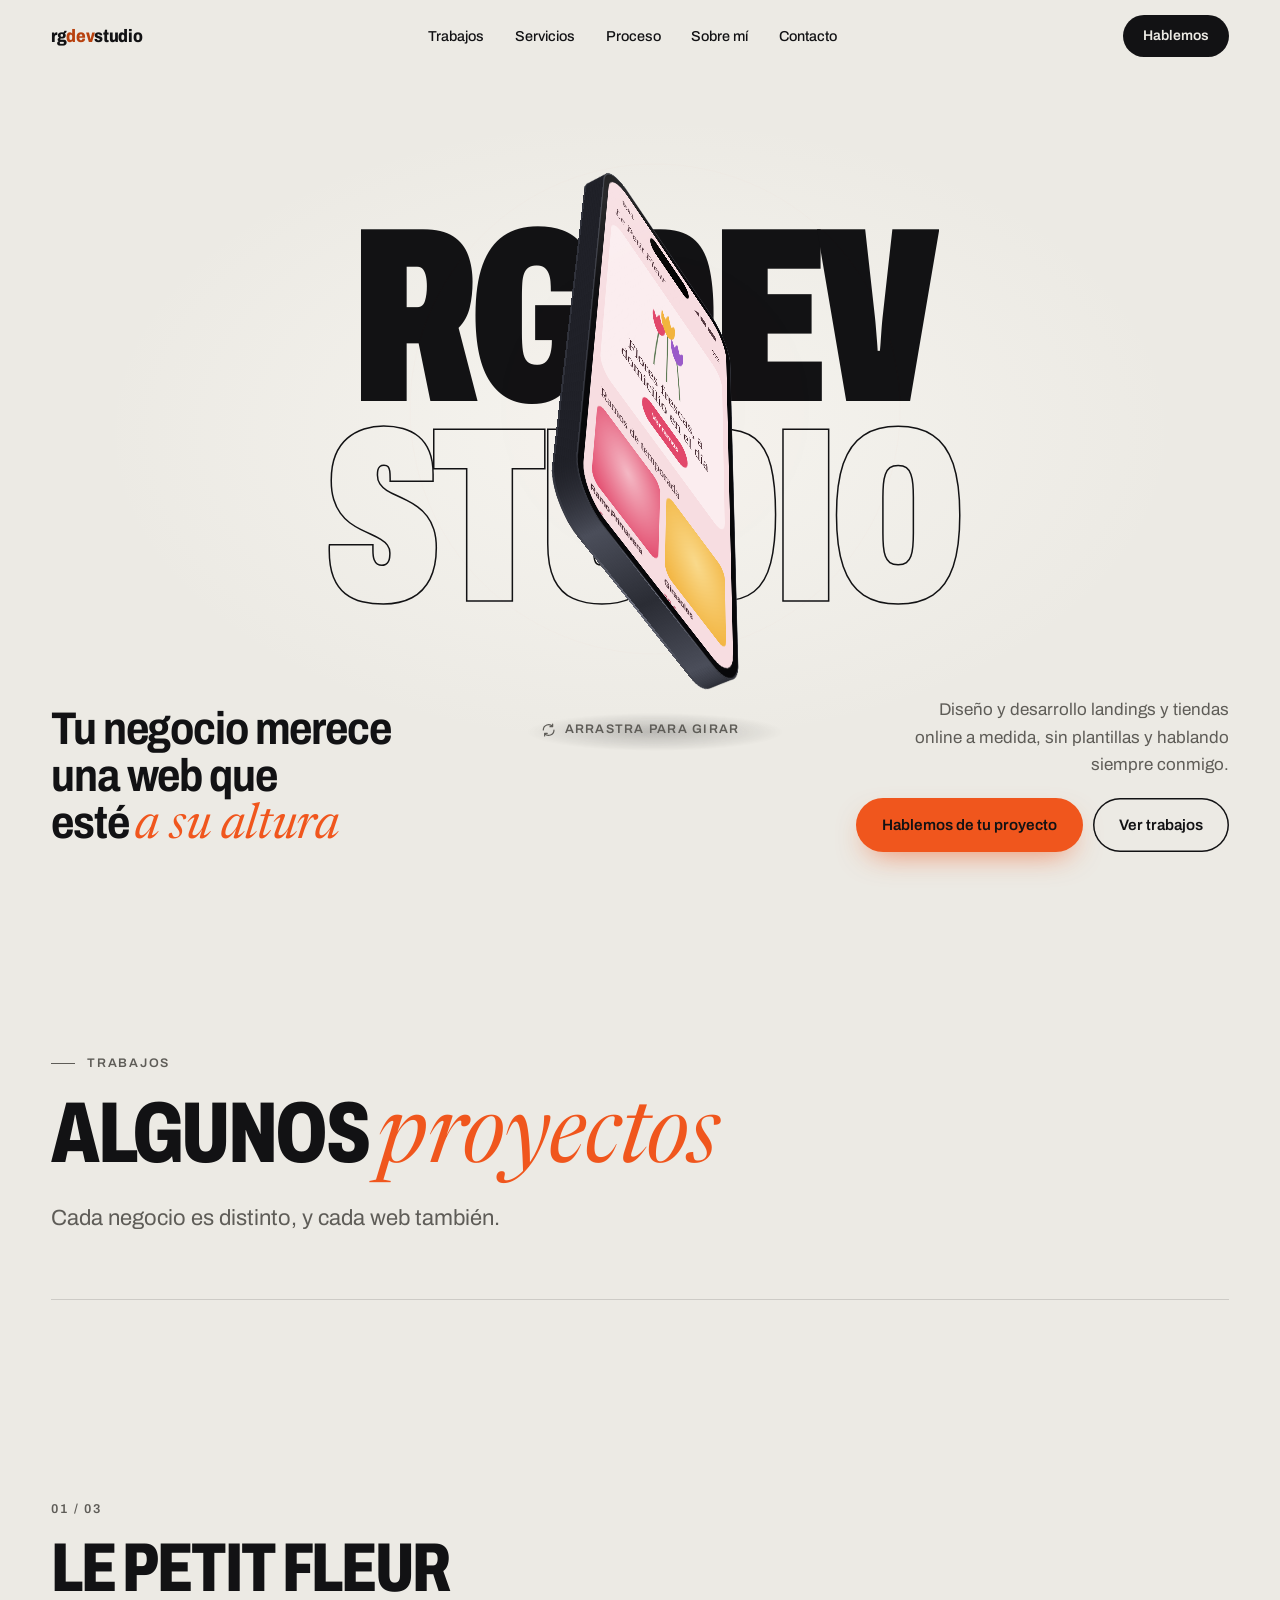
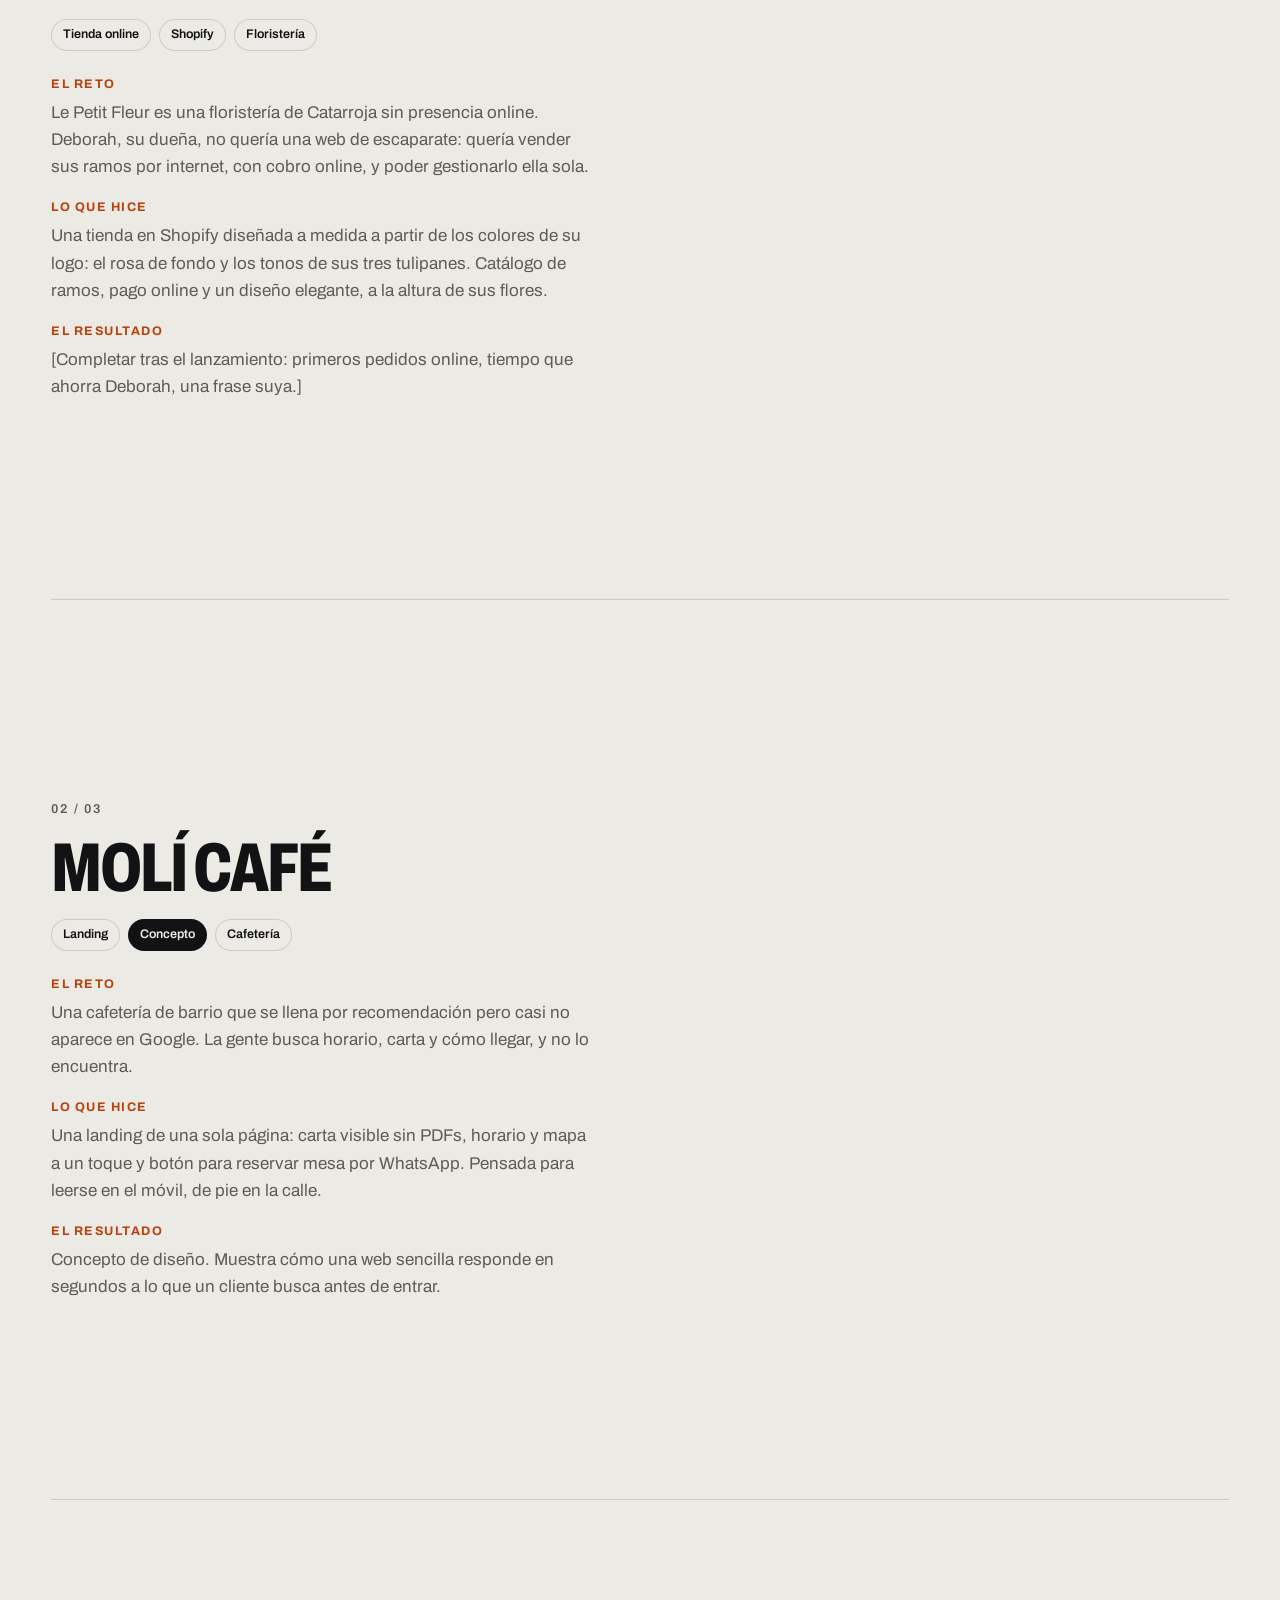
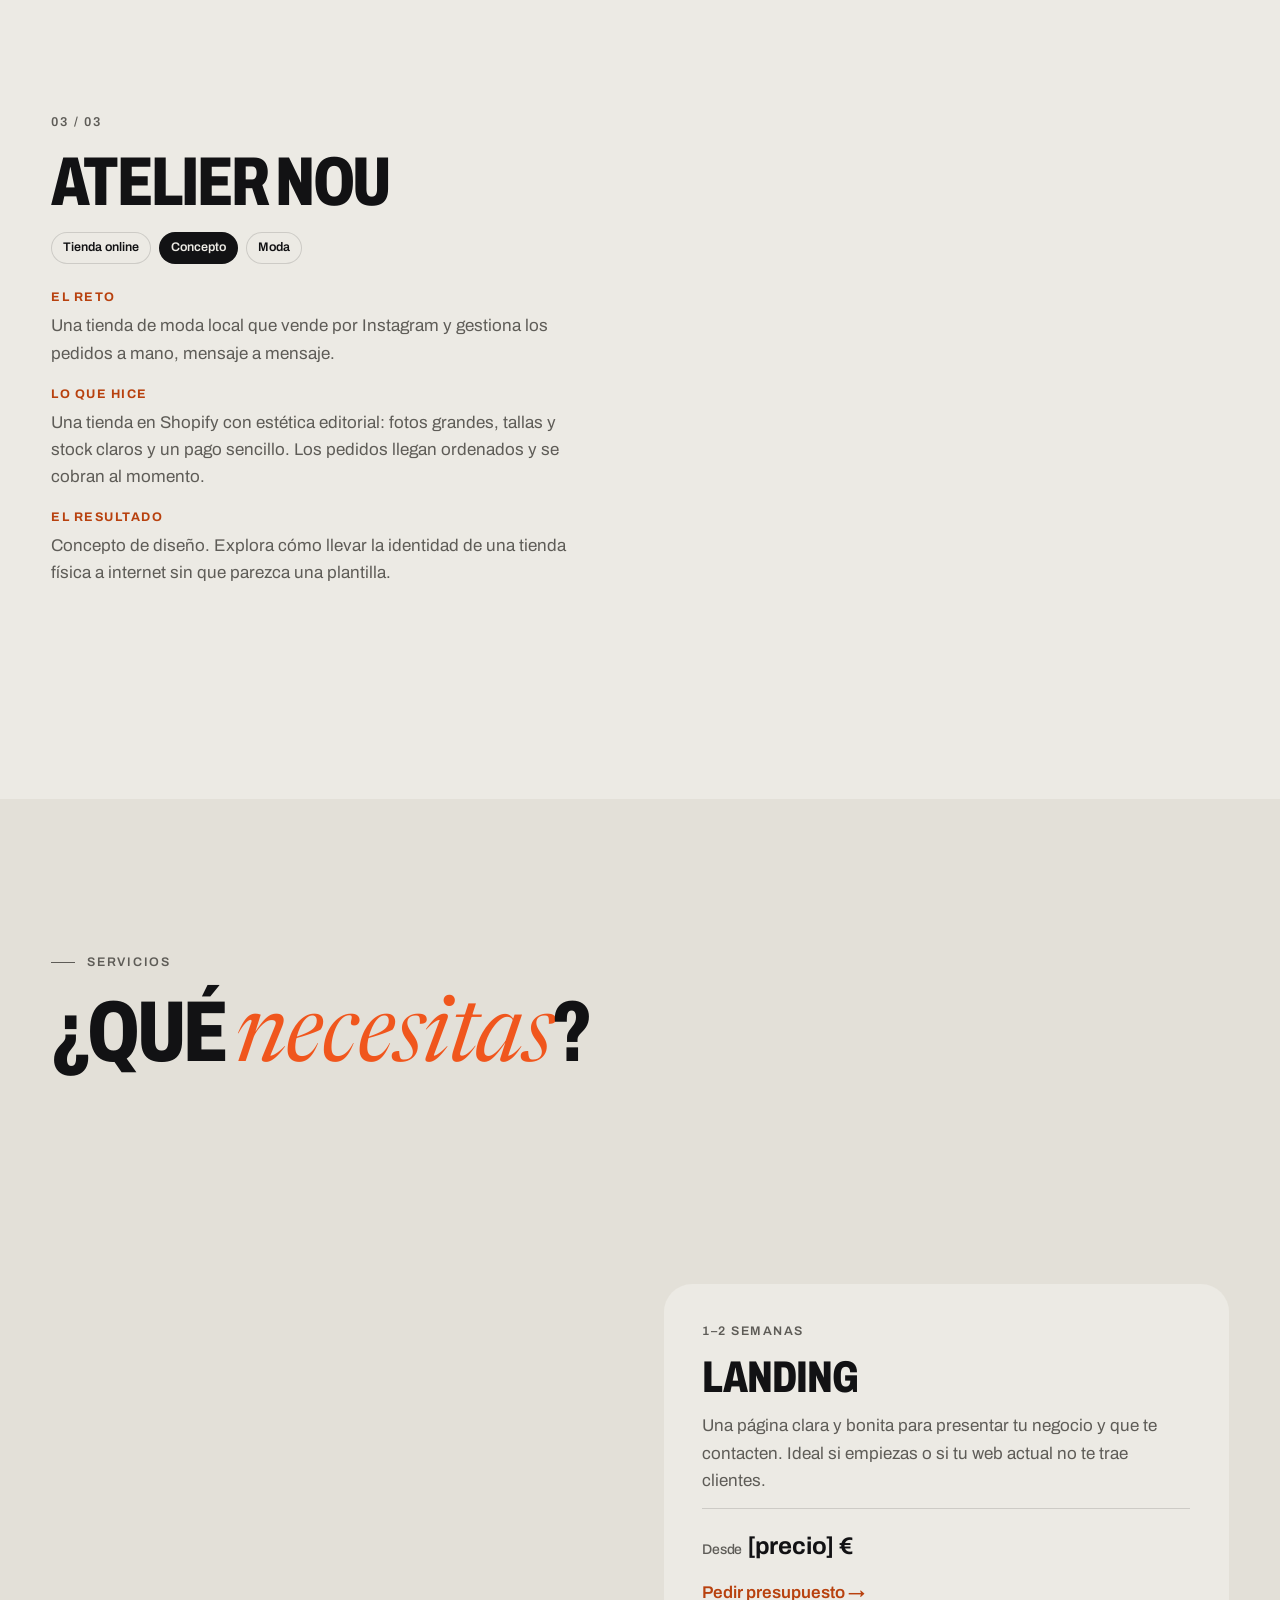
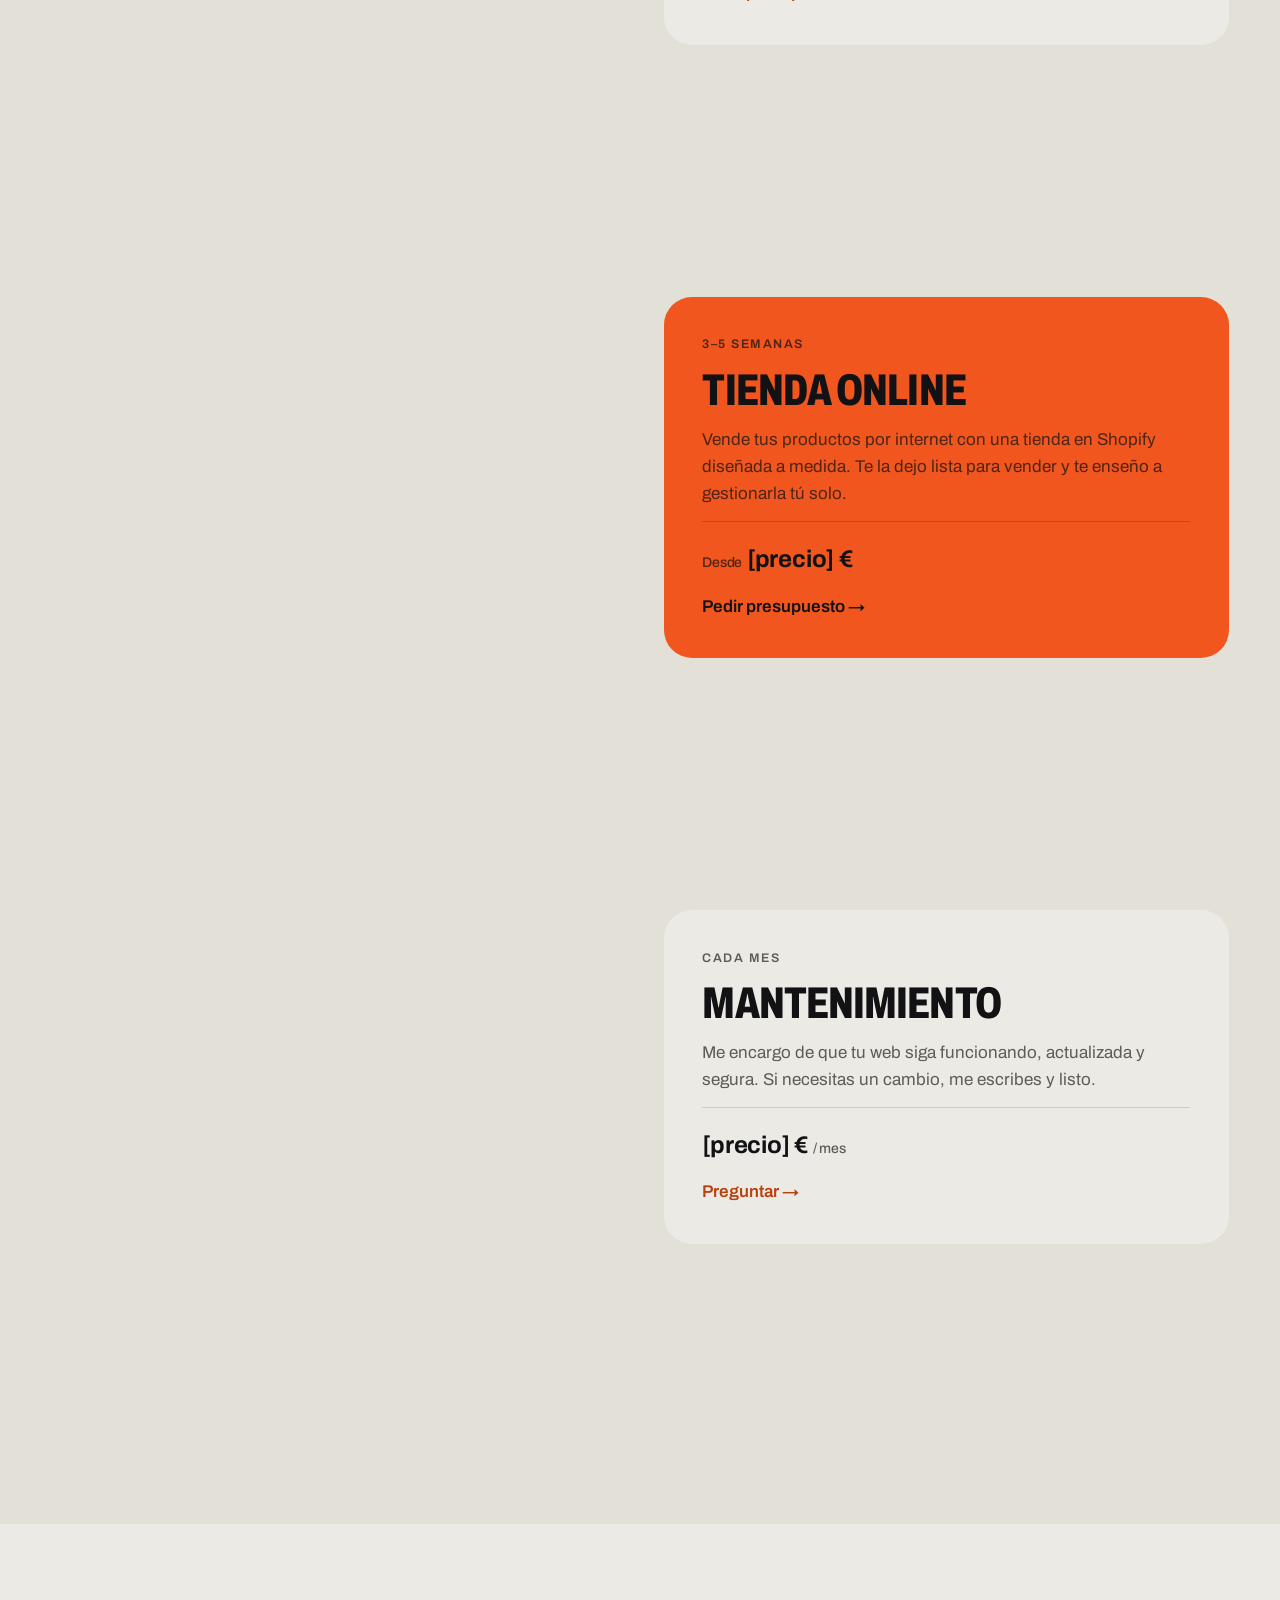
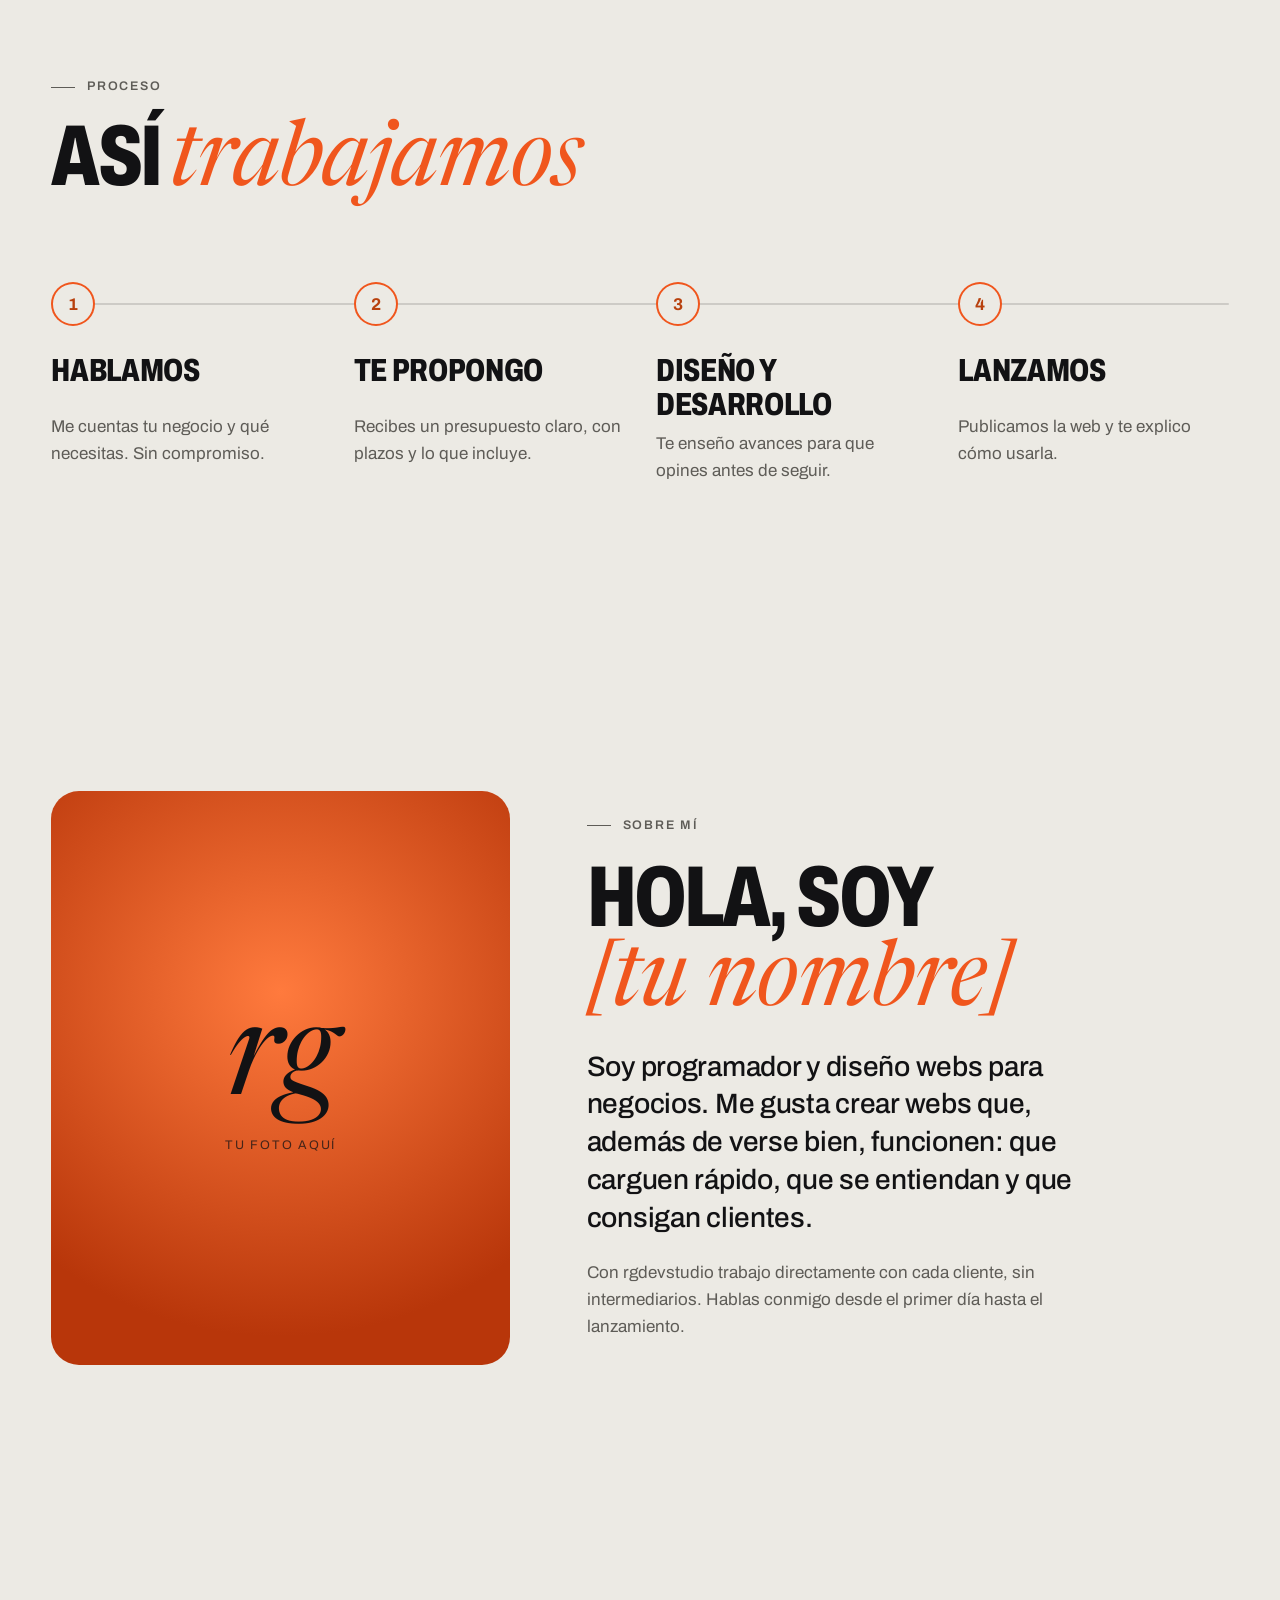
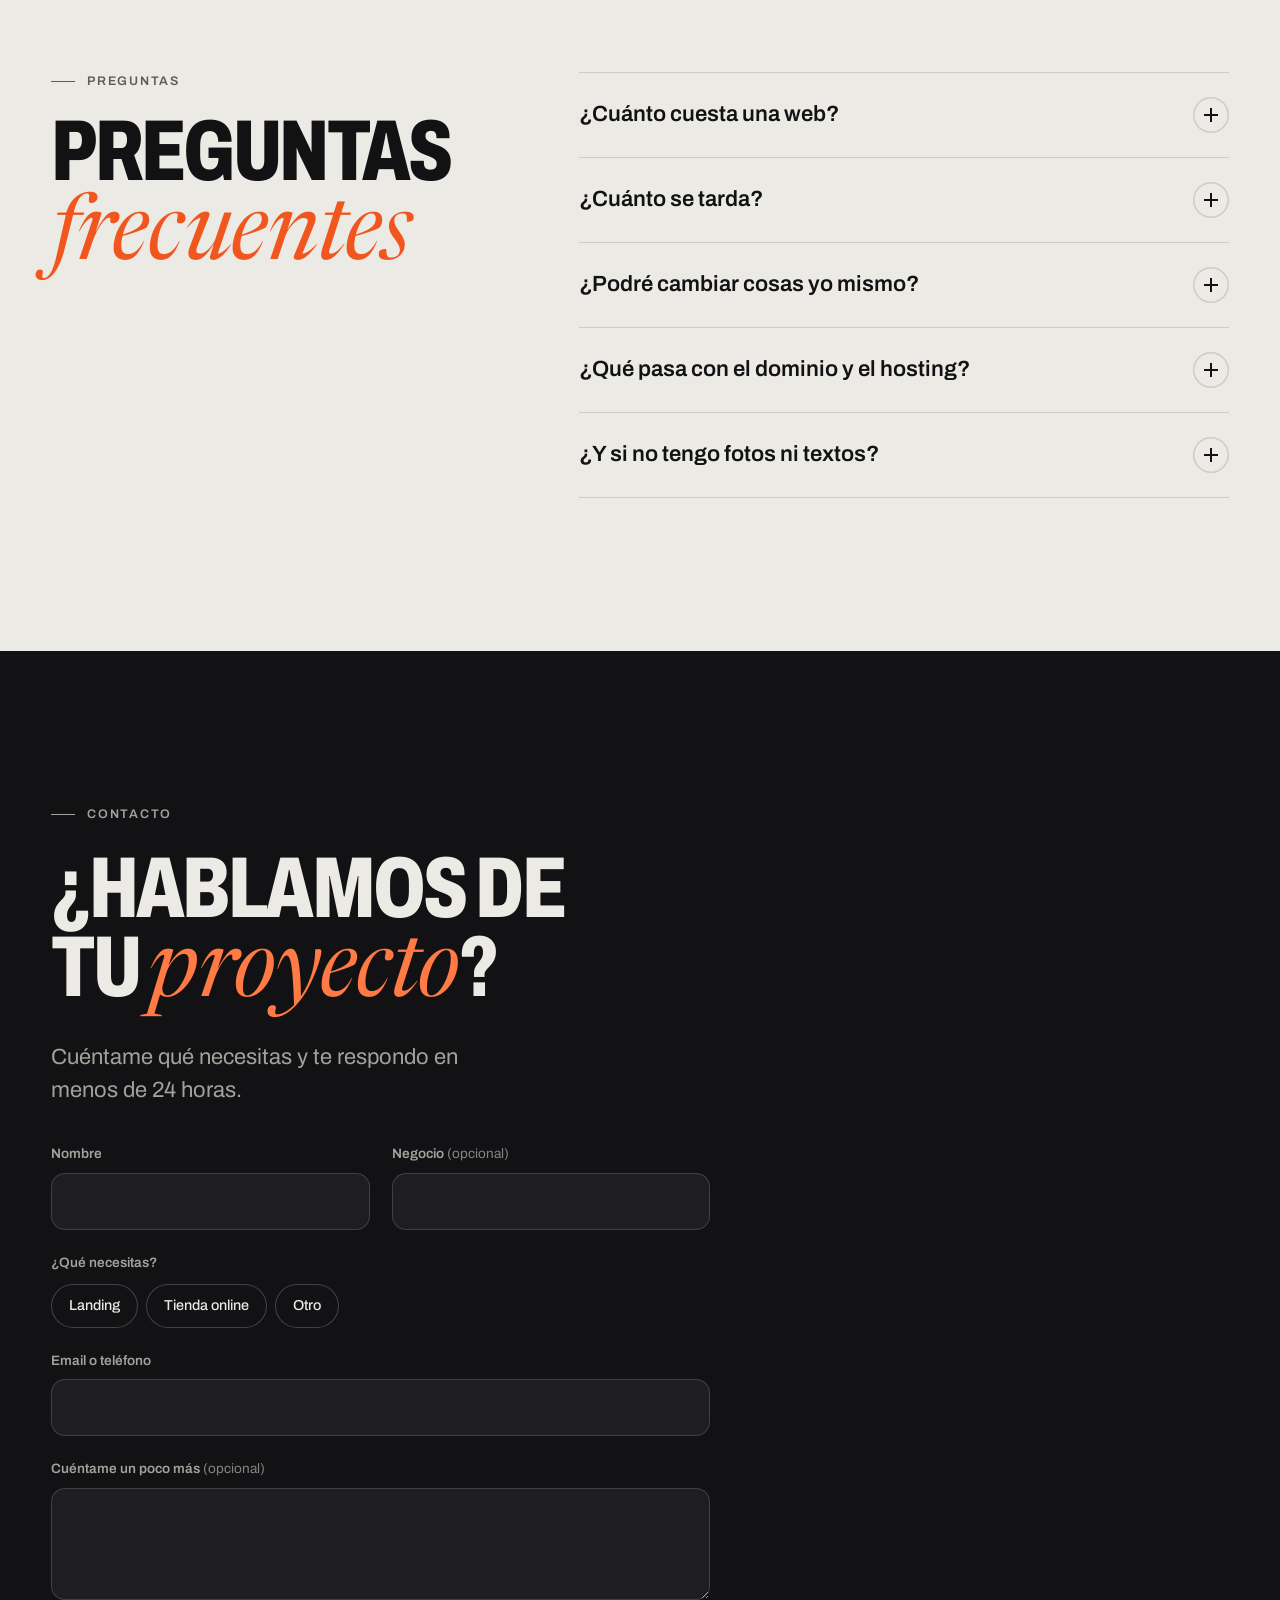
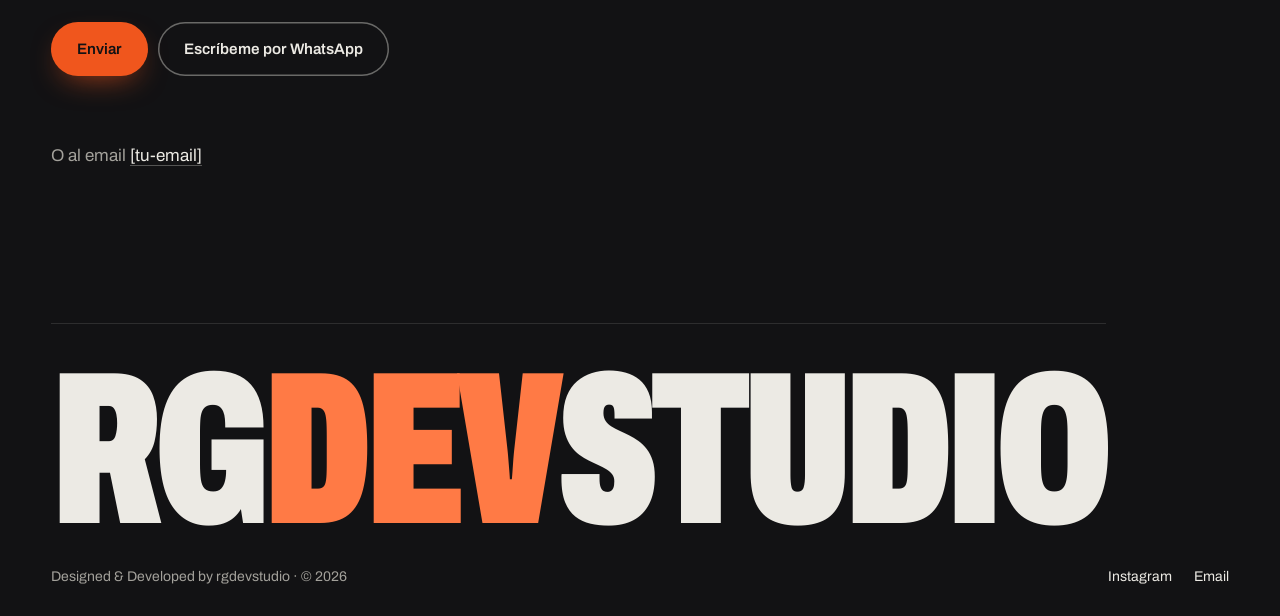
==== index.html @ 18f19a58 "Web rgdevstudio: versión naranja con móvil 3D Co-Authored-By: Claude Opus 5.5 <noreply@anthropic.com" ====
<!doctype html>
<html lang="es">
<head>
  <meta charset="utf-8">
  <meta name="viewport" content="width=device-width, initial-scale=1, viewport-fit=cover">
  <title>rgdevstudio · Diseño web a medida para negocios</title>
  <meta name="description" content="Diseño y desarrollo landings y tiendas online en Shopify a medida para pequeños negocios y comercios locales. Sin plantillas, webs rápidas y trato directo conmigo.">
  <meta name="theme-color" content="#ECEAE4">
  <!-- CAMBIAR: dominio definitivo -->
  <link rel="canonical" href="https://rgdevstudio.netlify.app/">

  <meta property="og:type" content="website">
  <meta property="og:locale" content="es_ES">
  <meta property="og:site_name" content="rgdevstudio">
  <meta property="og:title" content="rgdevstudio · Tu negocio merece una web que esté a su altura">
  <meta property="og:description" content="Landings y tiendas online en Shopify a medida, sin plantillas y hablando siempre conmigo.">
  <meta property="og:url" content="https://rgdevstudio.netlify.app/">
  <meta property="og:image" content="https://rgdevstudio.netlify.app/img/og-image.png">
  <meta property="og:image:width" content="1200">
  <meta property="og:image:height" content="630">
  <meta name="twitter:card" content="summary_large_image">

  <link rel="icon" href="/favicon.svg" type="image/svg+xml">

  <!-- Archivo (eje de anchura: condensada para titulares, normal para texto) + Newsreader cursiva para acentos -->
  <link rel="preconnect" href="https://fonts.googleapis.com">
  <link rel="preconnect" href="https://fonts.gstatic.com" crossorigin>
  <link rel="stylesheet" href="https://fonts.googleapis.com/css2?family=Archivo:wdth,wght@62..125,300..900&family=Newsreader:ital,opsz,wght@1,6..72,400&display=swap">

  <link rel="stylesheet" href="/css/styles.css">
  <script>document.documentElement.classList.add('js');</script>

  <script type="application/ld+json">
  {
    "@context": "https://schema.org",
    "@type": "ProfessionalService",
    "name": "rgdevstudio",
    "description": "Diseño y desarrollo de landings y tiendas online en Shopify a medida para pequeños negocios y comercios locales.",
    "url": "https://rgdevstudio.netlify.app/",
    "image": "https://rgdevstudio.netlify.app/img/og-image.png",
    "email": "[tu-email]",
    "telephone": "[+34 600 000 000]",
    "areaServed": { "@type": "Country", "name": "España" },
    "founder": { "@type": "Person", "name": "[tu nombre]", "jobTitle": "Diseñador y desarrollador web" },
    "knowsLanguage": "es",
    "sameAs": ["https://instagram.com/[tu-usuario]"]
  }
  </script>

  <!-- Sin librerías: todo el 3D es CSS y el movimiento, JS propio -->
  <script src="/js/main.js" defer></script>
</head>
<body>
  <a class="skip-link" href="#contenido">Saltar al contenido</a>

  <!-- ============ ESCENA 3D: el móvil que viaja por la página ============ -->
  <div class="stage" aria-hidden="true">
    <div class="phone-glow"></div>
    <div class="phone-shadow"></div>
    <div class="phone">
      <div class="phone-body">
        <i style="--i:0"></i><i style="--i:1"></i><i style="--i:2"></i><i style="--i:3"></i><i style="--i:4"></i><i style="--i:5"></i><i style="--i:6"></i><i style="--i:7"></i><i style="--i:8"></i><i style="--i:9"></i><i style="--i:10"></i><i style="--i:11"></i>
      </div>
      <div class="phone-back">
        <span class="camera"><i></i><i></i><i></i><b></b></span>
        <span class="back-mono">rg</span>
        <span class="back-text">rgdevstudio</span>
      </div>
      <div class="phone-front">
        <div class="phone-screen">
          <!-- Las pantallas de los proyectos se clonan aquí desde JS -->
          <div class="screen screen--svc screen--landing" data-screen-id="svc-landing">
            <div class="screen-scroll">
              <div class="sb"><span>9:41</span><span class="sb-icons"><i></i><i></i><i></i></span></div>
              <div class="sv-nav"><b>Tu negocio</b><span class="burger"><i></i><i></i></span></div>
              <div class="sv-hero"><p class="sv-eyebrow">Abierto hoy · 9:00 – 20:00</p><p class="sv-h">Lo que haces, explicado en una frase.</p><span class="sv-btn">Pide cita</span></div>
              <div class="sv-cards"><span><b>Servicio 1</b><i></i><i></i></span><span><b>Servicio 2</b><i></i><i></i></span></div>
              <div class="sv-quote">“Me contactan cada semana desde la web.”</div>
              <div class="sv-cta"><b>¿Hablamos?</b><span>WhatsApp</span><span>Llamar</span></div>
            </div>
          </div>
          <div class="screen screen--svc screen--shop" data-screen-id="svc-tienda">
            <div class="screen-scroll">
              <div class="sb"><span>9:41</span><span class="sb-icons"><i></i><i></i><i></i></span></div>
              <div class="sh-head"><span class="sh-back">‹</span><b>Tu cesta</b><span class="sh-count">2</span></div>
              <div class="sh-item"><i style="--c1:#F4B8C4;--c2:#E2486B"></i><span><b>Ramo Primavera</b><small>Entrega hoy</small></span><em>35 €</em></div>
              <div class="sh-item"><i style="--c1:#F9D98B;--c2:#F2B33D"></i><span><b>Girasoles</b><small>Entrega hoy</small></span><em>29 €</em></div>
              <div class="sh-sum"><span>Envío</span><b>Gratis</b></div>
              <div class="sh-sum sh-sum--total"><span>Total</span><b>64,00 €</b></div>
              <div class="sh-pay"><span class="sh-pay-btn">Pagar ahora</span><p>Pago seguro con tarjeta o Bizum</p></div>
              <div class="sh-toast"><i></i>Pedido recibido</div>
            </div>
          </div>
          <div class="screen screen--svc screen--care" data-screen-id="svc-mant">
            <div class="screen-scroll">
              <div class="sb sb--light"><span>9:41</span><span class="sb-icons"><i></i><i></i><i></i></span></div>
              <div class="ca-head"><small>Estado de tu web</small><b>Todo en orden</b></div>
              <div class="ca-ring"><svg viewBox="0 0 120 120" aria-hidden="true"><circle cx="60" cy="60" r="50"/><circle class="ca-arc" cx="60" cy="60" r="50"/></svg><span><b>99,9 %</b><small>en línea</small></span></div>
              <div class="ca-stats"><span><small>Carga</small><b>0,8 s</b></span><span><small>Seguridad</small><b>SSL ✓</b></span></div>
              <ul class="ca-log">
                <li><i></i><span><b>Cambio de horario</b><small>Hecho en 2 h</small></span></li>
                <li><i></i><span><b>Copia de seguridad</b><small>Hoy, 03:00</small></span></li>
                <li><i></i><span><b>Actualizaciones</b><small>Al día</small></span></li>
              </ul>
            </div>
          </div>
          <div class="screen screen--chat" data-screen-id="chat">
            <div class="screen-scroll">
              <div class="sb sb--dark"><span>9:41</span><span class="sb-icons"><i></i><i></i><i></i></span></div>
              <div class="chat-head">
                <span class="chat-avatar">rg</span>
                <span class="chat-who"><b>rgdevstudio</b><small>en línea</small></span>
              </div>
              <div class="chat-body">
                <p class="chat-day">Hoy</p>
                <p class="bubble bubble--me" style="--d:0">Hola, tengo una floristería y quiero vender online.</p>
                <p class="bubble bubble--me" style="--d:1">¿Cuánto costaría una tienda?</p>
                <p class="typing" style="--d:2"><i></i><i></i><i></i></p>
                <p class="bubble bubble--them" style="--d:3">¡Hola! Te preparo un presupuesto cerrado. ¿Me cuentas qué vendes y cómo lo entregas?</p>
                <p class="bubble bubble--me" style="--d:4">¡Genial! Te cuento.</p>
              </div>
              <div class="chat-input"><span>Escribe un mensaje</span><i></i></div>
            </div>
          </div>
        </div>
        <span class="island"></span>
        <span class="gloss"></span>
      </div>
    </div>
  </div>

  <header class="site-header">
    <div class="header-inner">
      <a class="logo" href="#inicio" aria-label="rgdevstudio, ir al inicio">rg<span>dev</span>studio</a>
      <nav class="nav" aria-label="Principal">
        <ul>
          <li><a href="#trabajos">Trabajos</a></li>
          <li><a href="#servicios">Servicios</a></li>
          <li><a href="#proceso">Proceso</a></li>
          <li><a href="#sobre-mi">Sobre mí</a></li>
          <li><a href="#contacto">Contacto</a></li>
        </ul>
      </nav>
      <a class="btn btn--ink btn--sm" href="#contacto">Hablemos</a>
    </div>
  </header>

  <main id="contenido">

    <!-- ============ HERO ============ -->
    <section class="hero" id="inicio" aria-labelledby="hero-title">
      <p class="giant" aria-hidden="true"><span class="giant-row">rgdev</span><span class="giant-row giant-row--b">studio</span></p>
      <div class="hero-slot" aria-hidden="true"></div>
      <p class="drag-hint" aria-hidden="true"><svg viewBox="0 0 24 24"><path d="M4 12a8 8 0 0 1 14-5.3M20 12a8 8 0 0 1-14 5.3M18 3v4h-4M6 21v-4h4"/></svg>Arrastra para girar</p>

      <div class="hero-foot container">
        <h1 class="hero-title" id="hero-title" data-reveal>Tu negocio merece una web que esté <em>a su altura</em></h1>
        <div class="hero-side" data-reveal>
          <p class="hero-sub">Diseño y desarrollo landings y tiendas online a medida, sin plantillas y hablando siempre conmigo.</p>
          <div class="hero-ctas">
            <a class="btn btn--accent" href="#contacto">Hablemos de tu proyecto</a>
            <a class="btn btn--line" href="#trabajos">Ver trabajos</a>
          </div>
        </div>
      </div>
    </section>

    <!-- ============ TRABAJOS ============ -->
    <section class="works" id="trabajos" aria-labelledby="works-title">
      <div class="container">
        <header class="works-head">
          <p class="kicker">Trabajos</p>
          <h2 class="title" id="works-title" data-reveal>Algunos <em>proyectos</em></h2>
          <p class="lead" data-reveal>Cada negocio es distinto, y cada web también.</p>
        </header>

        <article class="project" data-project="flor">
          <div class="project-text">
            <p class="project-num">01 / 03</p>
            <h3 class="project-name" data-reveal>Le Petit Fleur</h3>
            <p class="project-tags" data-reveal><span>Tienda online</span><span>Shopify</span><span>Floristería</span></p>
            <dl class="project-case" data-reveal>
              <div><dt>El reto</dt><dd>Le Petit Fleur es una floristería de Catarroja sin presencia online. Deborah, su dueña, no quería una web de escaparate: quería vender sus ramos por internet, con cobro online, y poder gestionarlo ella sola.</dd></div>
              <div><dt>Lo que hice</dt><dd>Una tienda en Shopify diseñada a medida a partir de los colores de su logo: el rosa de fondo y los tonos de sus tres tulipanes. Catálogo de ramos, pago online y un diseño elegante, a la altura de sus flores.</dd></div>
              <div><dt>El resultado</dt><dd>[Completar tras el lanzamiento: primeros pedidos online, tiempo que ahorra Deborah, una frase suya.]</dd></div>
            </dl>
          </div>
          <div class="project-visual">
            <div class="mini-phone" role="img" aria-label="Vista en el móvil de la tienda online de Le Petit Fleur">
              <div class="screen screen--flor" data-screen-id="flor">
                <div class="screen-scroll">
                  <div class="sb"><span>9:41</span><span class="sb-icons"><i></i><i></i><i></i></span></div>
                  <div class="fl-nav"><b>Le Petit Fleur</b><span class="burger"><i></i><i></i></span></div>
                  <div class="fl-hero">
                    <svg class="fl-tulips" viewBox="0 0 200 200" aria-hidden="true">
                      <g fill="none" stroke-linecap="round">
                        <path d="M64 200 C66 160 70 132 74 104" stroke="#5E7A55" stroke-width="3"/>
                        <path d="M100 200 C100 150 100 116 100 80" stroke="#5E7A55" stroke-width="3"/>
                        <path d="M138 200 C136 164 132 140 128 116" stroke="#5E7A55" stroke-width="3"/>
                      </g>
                      <path d="M74 106 C56 100 52 72 58 60 L66 72 L74 54 L82 72 L90 60 C96 72 92 100 74 106Z" fill="#E2486B"/>
                      <path d="M100 82 C80 76 76 44 82 30 L91 44 L100 22 L109 44 L118 30 C124 44 120 76 100 82Z" fill="#F2B33D"/>
                      <path d="M128 118 C110 112 106 84 112 72 L120 84 L128 66 L136 84 L144 72 C150 84 146 112 128 118Z" fill="#9A5BC9"/>
                    </svg>
                    <p class="fl-h">Flores frescas, a domicilio en el día</p>
                    <span class="fl-btn">Ver ramos</span>
                  </div>
                  <p class="fl-sec">Ramos de temporada</p>
                  <div class="fl-grid">
                    <span class="fl-prod"><i style="--c1:#F4B8C4;--c2:#E2486B"></i><b>Ramo Primavera</b><em>35 €</em></span>
                    <span class="fl-prod"><i style="--c1:#F9D98B;--c2:#F2B33D"></i><b>Girasoles</b><em>29 €</em></span>
                    <span class="fl-prod"><i style="--c1:#D8BCEB;--c2:#9A5BC9"></i><b>Lavanda</b><em>32 €</em></span>
                    <span class="fl-prod"><i style="--c1:#CFE3C6;--c2:#6E9A63"></i><b>Verdes</b><em>24 €</em></span>
                    <span class="fl-prod"><i style="--c1:#FBD3C3;--c2:#E8866A"></i><b>Peonías</b><em>42 €</em></span>
                    <span class="fl-prod"><i style="--c1:#F6E7EA;--c2:#D9A3AE"></i><b>Novia</b><em>60 €</em></span>
                  </div>
                  <div class="fl-foot"><b>Le Petit Fleur</b><span>Catarroja · Valencia</span></div>
                </div>
              </div>
            </div>
          </div>
        </article>

        <article class="project" data-project="cafe">
          <div class="project-text">
            <p class="project-num">02 / 03</p>
            <h3 class="project-name" data-reveal>Molí Café</h3>
            <p class="project-tags" data-reveal><span>Landing</span><span class="tag-concept">Concepto</span><span>Cafetería</span></p>
            <dl class="project-case" data-reveal>
              <div><dt>El reto</dt><dd>Una cafetería de barrio que se llena por recomendación pero casi no aparece en Google. La gente busca horario, carta y cómo llegar, y no lo encuentra.</dd></div>
              <div><dt>Lo que hice</dt><dd>Una landing de una sola página: carta visible sin PDFs, horario y mapa a un toque y botón para reservar mesa por WhatsApp. Pensada para leerse en el móvil, de pie en la calle.</dd></div>
              <div><dt>El resultado</dt><dd>Concepto de diseño. Muestra cómo una web sencilla responde en segundos a lo que un cliente busca antes de entrar.</dd></div>
            </dl>
          </div>
          <div class="project-visual">
            <div class="mini-phone" role="img" aria-label="Vista en el móvil del concepto de landing para Molí Café">
              <div class="screen screen--cafe" data-screen-id="cafe">
                <div class="screen-scroll">
                  <div class="sb sb--dark"><span>9:41</span><span class="sb-icons"><i></i><i></i><i></i></span></div>
                  <div class="mc-top"><b>Molí</b><span>Café de barrio · desde las 7:30</span></div>
                  <svg class="mc-cup" viewBox="0 0 200 160" aria-hidden="true">
                    <g fill="none" stroke="#E7D6BC" stroke-width="3" stroke-linecap="round">
                      <ellipse cx="94" cy="80" rx="56" ry="13"/>
                      <path d="M38 80 C40 118 62 140 94 140 C126 140 148 118 150 80"/>
                      <path d="M149 92 C176 90 178 120 148 120"/>
                      <path d="M80 60 C72 48 90 40 82 26" opacity=".6"/>
                      <path d="M98 62 C90 48 108 38 100 20" opacity=".6"/>
                    </g>
                    <ellipse cx="94" cy="80" rx="46" ry="9" fill="#6B3B22"/>
                  </svg>
                  <span class="mc-btn">Reservar mesa</span>
                  <p class="mc-sec">La carta</p>
                  <ul class="mc-menu">
                    <li><b>Espresso</b><s></s><em>1,40</em></li>
                    <li><b>Cortado</b><s></s><em>1,60</em></li>
                    <li><b>Flat white</b><s></s><em>2,60</em></li>
                    <li><b>Tostada del día</b><s></s><em>3,90</em></li>
                    <li><b>Bizcocho casero</b><s></s><em>2,80</em></li>
                  </ul>
                  <p class="mc-sec">Horario</p>
                  <ul class="mc-hours"><li><b>Lun – Vie</b><span>7:30 – 20:00</span></li><li><b>Sáb</b><span>9:00 – 14:00</span></li></ul>
                  <div class="mc-map"><i></i></div>
                </div>
              </div>
            </div>
          </div>
        </article>

        <article class="project" data-project="moda">
          <div class="project-text">
            <p class="project-num">03 / 03</p>
            <h3 class="project-name" data-reveal>Atelier Nou</h3>
            <p class="project-tags" data-reveal><span>Tienda online</span><span class="tag-concept">Concepto</span><span>Moda</span></p>
            <dl class="project-case" data-reveal>
              <div><dt>El reto</dt><dd>Una tienda de moda local que vende por Instagram y gestiona los pedidos a mano, mensaje a mensaje.</dd></div>
              <div><dt>Lo que hice</dt><dd>Una tienda en Shopify con estética editorial: fotos grandes, tallas y stock claros y un pago sencillo. Los pedidos llegan ordenados y se cobran al momento.</dd></div>
              <div><dt>El resultado</dt><dd>Concepto de diseño. Explora cómo llevar la identidad de una tienda física a internet sin que parezca una plantilla.</dd></div>
            </dl>
          </div>
          <div class="project-visual">
            <div class="mini-phone" role="img" aria-label="Vista en el móvil del concepto de tienda online para Atelier Nou">
              <div class="screen screen--moda" data-screen-id="moda">
                <div class="screen-scroll">
                  <div class="sb"><span>9:41</span><span class="sb-icons"><i></i><i></i><i></i></span></div>
                  <div class="mn-nav"><b>ATELIER NOU</b><span>Cesta 1</span></div>
                  <div class="mn-hero"><i></i><p>Nueva colección</p></div>
                  <p class="mn-sec">Lo más nuevo</p>
                  <div class="mn-grid">
                    <span class="mn-item"><i style="--c1:#B49673;--c2:#8F7352"></i><b>Abrigo lana</b><em>129 €</em></span>
                    <span class="mn-item"><i style="--c1:#9BA284;--c2:#5F6A4A"></i><b>Camisa lino</b><em>59 €</em></span>
                    <span class="mn-item"><i style="--c1:#3B3B3B;--c2:#121212"></i><b>Pantalón recto</b><em>79 €</em></span>
                    <span class="mn-item"><i style="--c1:#D6C8B6;--c2:#B3A28C"></i><b>Punto crudo</b><em>69 €</em></span>
                  </div>
                  <span class="mn-btn">Ver todo</span>
                </div>
              </div>
            </div>
          </div>
        </article>
      </div>
    </section>

    <!-- ============ SERVICIOS ============ -->
    <section class="section services" id="servicios" aria-labelledby="services-title">
      <div class="container">
        <header class="section-head">
          <p class="kicker">Servicios</p>
          <h2 class="title" id="services-title" data-reveal>¿Qué <em>necesitas</em>?</h2>
        </header>
        <div class="services-grid">
          <div class="services-slot" aria-hidden="true"></div>
          <article class="service" data-reveal data-svc="svc-landing">
            <p class="service-time">1–2 semanas</p>
            <h3 class="service-name">Landing</h3>
            <p class="service-desc">Una página clara y bonita para presentar tu negocio y que te contacten. Ideal si empiezas o si tu web actual no te trae clientes.</p>
            <p class="service-price"><small>Desde</small> [precio] €</p>
            <a class="service-link" href="#contacto" data-service="Landing">Pedir presupuesto <span aria-hidden="true">→</span></a>
          </article>
          <article class="service service--feature" data-reveal data-svc="svc-tienda">
            <p class="service-time">3–5 semanas</p>
            <h3 class="service-name">Tienda online</h3>
            <p class="service-desc">Vende tus productos por internet con una tienda en Shopify diseñada a medida. Te la dejo lista para vender y te enseño a gestionarla tú solo.</p>
            <p class="service-price"><small>Desde</small> [precio] €</p>
            <a class="service-link" href="#contacto" data-service="Tienda">Pedir presupuesto <span aria-hidden="true">→</span></a>
          </article>
          <article class="service" data-reveal data-svc="svc-mant">
            <p class="service-time">Cada mes</p>
            <h3 class="service-name">Mantenimiento</h3>
            <p class="service-desc">Me encargo de que tu web siga funcionando, actualizada y segura. Si necesitas un cambio, me escribes y listo.</p>
            <p class="service-price">[precio] € <small>/ mes</small></p>
            <a class="service-link" href="#contacto" data-service="Otro">Preguntar <span aria-hidden="true">→</span></a>
          </article>
        </div>
      </div>
    </section>

    <!-- ============ PROCESO ============ -->
    <section class="section process" id="proceso" aria-labelledby="process-title">
      <div class="container">
        <header class="section-head">
          <p class="kicker">Proceso</p>
          <h2 class="title" id="process-title" data-reveal>Así <em>trabajamos</em></h2>
        </header>
        <div class="process-track">
          <div class="process-line" aria-hidden="true"><i></i></div>
          <ol class="steps">
            <li class="step" data-reveal><span class="step-num">1</span><h3>Hablamos</h3><p>Me cuentas tu negocio y qué necesitas. Sin compromiso.</p></li>
            <li class="step" data-reveal><span class="step-num">2</span><h3>Te propongo</h3><p>Recibes un presupuesto claro, con plazos y lo que incluye.</p></li>
            <li class="step" data-reveal><span class="step-num">3</span><h3>Diseño y desarrollo</h3><p>Te enseño avances para que opines antes de seguir.</p></li>
            <li class="step" data-reveal><span class="step-num">4</span><h3>Lanzamos</h3><p>Publicamos la web y te explico cómo usarla.</p></li>
          </ol>
        </div>
      </div>
    </section>

    <!-- ============ SOBRE MÍ ============ -->
    <section class="section about" id="sobre-mi" aria-labelledby="about-title">
      <div class="container about-grid">
        <figure class="about-photo" data-reveal>
          <!--
            SUSTITUIR por tu foto real (~900x1125, WebP/AVIF, < 120 KB):
            <img src="/img/foto.webp" width="900" height="1125" loading="lazy" decoding="async" alt="[Tu nombre], fundador de rgdevstudio">
          -->
          <div class="photo-placeholder" role="img" aria-label="Espacio para la foto de [tu nombre]"><span>rg</span><small>Tu foto aquí</small></div>
        </figure>
        <div class="about-text">
          <p class="kicker">Sobre mí</p>
          <h2 class="title" id="about-title" data-reveal>Hola, soy <em>[tu nombre]</em></h2>
          <p class="about-lead" data-reveal>Soy programador y diseño webs para negocios. Me gusta crear webs que, además de verse bien, funcionen: que carguen rápido, que se entiendan y que consigan clientes.</p>
          <p class="about-body" data-reveal>Con rgdevstudio trabajo directamente con cada cliente, sin intermediarios. Hablas conmigo desde el primer día hasta el lanzamiento.</p>
        </div>
      </div>
    </section>

    <!-- ============ FAQ ============ -->
    <section class="section faq" id="faq" aria-labelledby="faq-title">
      <div class="container faq-grid">
        <header class="section-head">
          <p class="kicker">Preguntas</p>
          <h2 class="title" id="faq-title" data-reveal>Preguntas <em>frecuentes</em></h2>
        </header>
        <div class="faq-list">
          <details class="faq-item"><summary><span>¿Cuánto cuesta una web?</span><i aria-hidden="true"></i></summary><div class="faq-answer"><p>Depende de lo que necesites. La landing empieza en [precio] € y la tienda online en [precio] €. Te doy un presupuesto cerrado antes de empezar.</p></div></details>
          <details class="faq-item"><summary><span>¿Cuánto se tarda?</span><i aria-hidden="true"></i></summary><div class="faq-answer"><p>Una landing, 1–2 semanas. Una tienda, 3–5 semanas.</p></div></details>
          <details class="faq-item"><summary><span>¿Podré cambiar cosas yo mismo?</span><i aria-hidden="true"></i></summary><div class="faq-answer"><p>Sí. Te dejo la web preparada y te enseño a editar lo básico.</p></div></details>
          <details class="faq-item"><summary><span>¿Qué pasa con el dominio y el hosting?</span><i aria-hidden="true"></i></summary><div class="faq-answer"><p>Te ayudo a contratarlos. Todo queda a tu nombre.</p></div></details>
          <details class="faq-item"><summary><span>¿Y si no tengo fotos ni textos?</span><i aria-hidden="true"></i></summary><div class="faq-answer"><p>Te ayudo con los textos y te oriento con las fotos.</p></div></details>
        </div>
      </div>
    </section>

    <!-- ============ CONTACTO ============ -->
    <section class="contact" id="contacto" aria-labelledby="contact-title">
      <div class="container contact-grid">
        <div class="contact-main">
          <p class="kicker">Contacto</p>
          <h2 class="title" id="contact-title" data-reveal>¿Hablamos de tu <em>proyecto</em>?</h2>
          <p class="lead" data-reveal>Cuéntame qué necesitas y te respondo en menos de 24 horas.</p>

          <form class="form" name="contacto" method="POST" action="/gracias.html" data-netlify="true" netlify-honeypot="bot-field" novalidate data-reveal>
            <input type="hidden" name="form-name" value="contacto">
            <p class="hp" aria-hidden="true"><label>No rellenes esto: <input name="bot-field" tabindex="-1" autocomplete="off"></label></p>
            <div class="form-row">
              <div class="field">
                <label for="f-nombre">Nombre</label>
                <input id="f-nombre" name="nombre" type="text" autocomplete="name" required aria-describedby="e-nombre">
                <p class="field-error" id="e-nombre" role="alert"></p>
              </div>
              <div class="field">
                <label for="f-negocio">Negocio <span class="opt">(opcional)</span></label>
                <input id="f-negocio" name="negocio" type="text" autocomplete="organization">
              </div>
            </div>
            <fieldset class="choices">
              <legend>¿Qué necesitas?</legend>
              <div class="choices-row">
                <label class="choice"><input type="radio" name="necesito" value="Landing" id="c-landing"><span>Landing</span></label>
                <label class="choice"><input type="radio" name="necesito" value="Tienda" id="c-tienda"><span>Tienda online</span></label>
                <label class="choice"><input type="radio" name="necesito" value="Otro" id="c-otro"><span>Otro</span></label>
              </div>
            </fieldset>
            <div class="field">
              <label for="f-contacto">Email o teléfono</label>
              <input id="f-contacto" name="contacto" type="text" inputmode="email" autocomplete="email" required aria-describedby="e-contacto">
              <p class="field-error" id="e-contacto" role="alert"></p>
            </div>
            <div class="field">
              <label for="f-mensaje">Cuéntame un poco más <span class="opt">(opcional)</span></label>
              <textarea id="f-mensaje" name="mensaje" rows="3"></textarea>
            </div>
            <div class="form-actions">
              <button class="btn btn--accent btn--submit" type="submit"><span class="submit-label">Enviar</span></button>
              <!-- CAMBIAR: número en formato internacional sin + ni espacios -->
              <a class="btn btn--line-light" href="https://wa.me/34000000000?text=Hola%2C%20quiero%20hablar%20de%20una%20web%20para%20mi%20negocio" target="_blank" rel="noopener">Escríbeme por WhatsApp</a>
            </div>
            <p class="form-status" role="status" aria-live="polite"></p>
          </form>
          <p class="contact-mail">O al email <a href="mailto:[tu-email]">[tu-email]</a></p>
        </div>
        <div class="contact-slot" aria-hidden="true"></div>
      </div>
    </section>
  </main>

  <footer class="site-footer">
    <div class="container">
      <p class="footer-word" aria-hidden="true">rg<span>dev</span>studio</p>
      <div class="footer-row">
        <p>Designed &amp; Developed by rgdevstudio · © <span data-year>2026</span></p>
        <ul class="footer-links">
          <li><a href="https://instagram.com/[tu-usuario]" target="_blank" rel="noopener">Instagram</a></li>
          <li><a href="mailto:[tu-email]">Email</a></li>
        </ul>
      </div>
    </div>
  </footer>
</body>
</html>
---- css/styles.css ----
/* =========================================================
   rgdevstudio · propuesta 3 "Producto"
   Concepto: la web del cliente es el producto. Un móvil en 3D
   (CSS puro) flota sobre un titular gigante y viaja por la página.
   Piedra cálida, tinta y azul cobalto.
   ========================================================= */

:root {
  /* Color */
  --bg: #ECEAE4;
  --bg-2: #E3E0D8;
  --ink: #121214;
  --muted: #5E5C57;
  --line: rgba(18, 18, 20, 0.14);
  --accent: #F0561D;
  --accent-text: #B8410E;     /* naranja oscuro para texto pequeño sobre fondo claro (AA) */
  --accent-light: #FF7A45;    /* naranja para fondos oscuros */
  --on-accent: #121214;       /* texto sobre naranja: tinta, no blanco (contraste AA) */
  --on-ink: #ECEAE4;
  --on-ink-muted: #A3A19B;

  /* Tipo */
  --sans: "Archivo", "Helvetica Neue", Arial, system-ui, sans-serif;
  --serif: "Newsreader", Georgia, "Times New Roman", serif;

  --fs-body: 1.0625rem;
  --fs-lead: clamp(1.125rem, 1rem + 0.6vw, 1.375rem);
  --fs-title: clamp(2.6rem, 1.4rem + 5vw, 6.5rem);

  /* Espacio */
  --gutter: clamp(20px, 4vw, 56px);
  --section: clamp(5.5rem, 4rem + 7vw, 10rem);
  --header-h: 72px;
  --ease: cubic-bezier(0.22, 1, 0.36, 1);

  color-scheme: light;
}

/* ---------- Base ---------- */
*, *::before, *::after { box-sizing: border-box; }
html { -webkit-text-size-adjust: 100%; scroll-behavior: smooth; scroll-padding-top: var(--header-h); }
body {
  margin: 0; background: var(--bg); color: var(--ink);
  font-family: var(--sans); font-size: var(--fs-body); line-height: 1.6;
  font-variation-settings: "wdth" 100;
  -webkit-font-smoothing: antialiased;
}
img, svg { display: block; max-width: 100%; }
h1, h2, h3, p, figure, dl, dd, ul, ol { margin: 0; }
ul, ol { padding: 0; list-style: none; }
a { color: inherit; text-decoration: none; }
button { font: inherit; color: inherit; background: none; border: 0; padding: 0; cursor: pointer; }
em { font-family: var(--serif); font-style: italic; font-weight: 400; font-variation-settings: normal; letter-spacing: -0.01em; }
::selection { background: var(--accent); color: var(--on-accent); }
:focus-visible { outline: 2px solid var(--accent); outline-offset: 4px; border-radius: 4px; }

.sr-only { position: absolute !important; width: 1px; height: 1px; overflow: hidden; clip: rect(0 0 0 0); clip-path: inset(50%); white-space: nowrap; }
.skip-link {
  position: fixed; left: max(16px, env(safe-area-inset-left, 0px)); top: calc(12px + env(safe-area-inset-top, 0px)); z-index: 300;
  background: var(--ink); color: var(--on-ink); padding: 10px 16px; border-radius: 999px;
  transform: translateY(-200%); transition: transform .3s var(--ease);
}
.skip-link:focus { transform: none; }

.container {
  width: 100%; max-width: 1360px; margin-inline: auto;
  padding-left: max(var(--gutter), env(safe-area-inset-left, 0px));
  padding-right: max(var(--gutter), env(safe-area-inset-right, 0px));
}

.kicker { font-size: 0.78rem; font-weight: 600; letter-spacing: 0.14em; text-transform: uppercase; color: var(--muted); display: flex; align-items: center; gap: 12px; }
.kicker::before { content: ""; width: 24px; height: 1px; background: currentColor; }
.title {
  font-size: var(--fs-title); font-weight: 800; line-height: 0.92; letter-spacing: -0.03em;
  font-variation-settings: "wdth" 72; text-transform: uppercase; text-wrap: balance;
}
.title em { text-transform: none; font-size: 1.05em; color: var(--accent); }
.lead { font-size: var(--fs-lead); color: var(--muted); max-width: 36ch; line-height: 1.5; }

/* Reveal al hacer scroll (solo con JS; sin JS todo está visible) */
.js [data-reveal] { opacity: 0; transform: translateY(28px); transition: opacity .9s var(--ease), transform .9s var(--ease); }
.js [data-reveal].is-in { opacity: 1; transform: none; }

/* ---------- Botones ---------- */
.btn {
  display: inline-flex; align-items: center; justify-content: center; gap: 10px;
  height: 54px; padding: 0 26px; border-radius: 999px;
  font-size: 0.95rem; font-weight: 600; white-space: nowrap;
  transition: transform .4s var(--ease), background-color .3s, color .3s, box-shadow .3s;
}
.btn:hover { transform: translateY(-2px); }
.btn:active { transform: translateY(0) scale(.98); }
.btn--sm { height: 42px; padding: 0 20px; font-size: 0.875rem; }
.btn--ink { background: var(--ink); color: var(--on-ink); }
.btn--ink:hover { background: var(--accent); color: var(--on-accent); }
.btn--accent { background: var(--accent); color: var(--on-accent); box-shadow: 0 12px 30px -12px rgba(240,86,29,.7); }
.btn--accent:hover { background: var(--ink); color: var(--on-ink); box-shadow: 0 14px 30px -14px rgba(0,0,0,.6); }
.btn--line { box-shadow: inset 0 0 0 1.5px var(--ink); }
.btn--line:hover { background: var(--ink); color: var(--on-ink); }
.btn--line-light { color: var(--on-ink); box-shadow: inset 0 0 0 1.5px rgba(236,234,228,.4); }
.btn--line-light:hover { background: var(--on-ink); color: var(--ink); }

/* ---------- Header ---------- */
body::before { content: ""; position: fixed; inset: 0 0 auto; height: env(safe-area-inset-top, 0px); z-index: 120; background: var(--bg); }
.site-header { position: fixed; top: 0; left: 0; right: 0; z-index: 100; padding-top: env(safe-area-inset-top, 0px); transition: transform .5s var(--ease); }
.site-header::before {
  content: ""; position: absolute; inset: 0; z-index: -1;
  background: rgba(236, 234, 228, 0.78);
  -webkit-backdrop-filter: blur(14px) saturate(150%); backdrop-filter: blur(14px) saturate(150%);
  border-bottom: 1px solid var(--line); opacity: 0; transition: opacity .4s;
}
.site-header.is-scrolled::before { opacity: 1; }
.site-header.is-hidden { transform: translateY(-100%); }
.site-header.on-dark { color: var(--on-ink); }
.site-header.on-dark::before { background: rgba(18,18,20,.72); border-bottom-color: rgba(236,234,228,.1); }
.site-header.on-dark .btn--ink { background: var(--on-ink); color: var(--ink); }
.site-header.on-dark .logo span { color: var(--accent-light); }
.header-inner {
  max-width: 1360px; margin-inline: auto; height: var(--header-h);
  padding-left: max(var(--gutter), env(safe-area-inset-left, 0px));
  padding-right: max(var(--gutter), env(safe-area-inset-right, 0px));
  display: flex; align-items: center; justify-content: space-between; gap: 24px;
}
.logo { font-weight: 800; font-size: 1.125rem; letter-spacing: -0.02em; font-variation-settings: "wdth" 85; }
.logo span { color: var(--accent-text); }
.nav ul { display: flex; gap: clamp(16px, 2.4vw, 34px); }
.nav a { position: relative; font-size: 0.9rem; font-weight: 500; padding-block: 6px; }
.nav a::after { content: ""; position: absolute; left: 0; right: 0; bottom: 0; height: 1.5px; background: currentColor; transform: scaleX(0); transform-origin: right; transition: transform .45s var(--ease); }
.nav a:hover::after { transform: scaleX(1); transform-origin: left; }
@media (max-width: 900px) { .nav { display: none; } }

/* ---------- Escena 3D ---------- */
.stage {
  position: absolute; left: 0; right: 0; top: 0; height: 100svh;
  z-index: 40; pointer-events: none; overflow: hidden;
  perspective: 1800px; perspective-origin: 50% 45%;
}
.tour .stage { position: fixed; height: auto; bottom: 0; }

.phone {
  --d: 26px;                /* grosor */
  --r: 50px;                /* radio de las esquinas */
  position: absolute; left: 50%; top: 50%;
  width: 300px; height: 620px; margin: -310px 0 0 -150px;
  transform-style: preserve-3d; will-change: transform;
  transform: translateY(-2vh) scale(.82) rotateZ(4deg) rotateX(8deg) rotateY(-20deg);
}
@media (max-width: 900px) { .phone { transform: translateY(-6vh) scale(.56) rotateZ(4deg) rotateX(8deg) rotateY(-20deg); } }

/* Canto: 12 capas apiladas dan grosor con esquinas redondeadas */
.phone-body, .phone-body i { position: absolute; inset: 0; transform-style: preserve-3d; }
.phone-body i {
  border-radius: var(--r);
  background: linear-gradient(90deg, #1E1F26 0%, #4B4E5A 18%, #2A2C34 50%, #4B4E5A 82%, #1E1F26 100%);
  transform: translateZ(calc(var(--d) / -2 + var(--i) * var(--d) / 11));
}
.phone-body i:nth-child(1), .phone-body i:nth-child(12) { background: linear-gradient(90deg, #2F313A, #6A6D7A 50%, #2F313A); }

.phone-front, .phone-back {
  position: absolute; inset: 0; border-radius: var(--r);
  backface-visibility: hidden; -webkit-backface-visibility: hidden;
}
.phone-front { transform: translateZ(calc(var(--d) / 2 + 0.6px)); background: #08080A; box-shadow: inset 0 0 0 1.5px #3A3C45; }
.phone-back {
  transform: rotateY(180deg) translateZ(calc(var(--d) / 2 + 0.6px));
  background:
    radial-gradient(120% 70% at 30% 10%, rgba(255,255,255,.22), transparent 55%),
    linear-gradient(160deg, #FF7A3D 0%, #F0561D 45%, #B8360A 100%);
  box-shadow: inset 0 0 0 1.5px rgba(255,255,255,.18);
  overflow: hidden;
}
.camera {
  position: absolute; left: 20px; top: 20px; width: 118px; height: 118px; border-radius: 34px;
  background: linear-gradient(145deg, rgba(255,255,255,.22), rgba(0,0,0,.18)); box-shadow: inset 0 0 0 1px rgba(255,255,255,.25), 0 6px 14px rgba(0,0,0,.25);
}
.camera i { position: absolute; width: 44px; height: 44px; border-radius: 50%; background: radial-gradient(circle at 40% 35%, #4A4F6A 0 12%, #0B0C12 30% 62%, #2C2F3E 64% 100%); box-shadow: 0 0 0 3px rgba(20,22,40,.65); }
.camera i:nth-child(1) { left: 10px; top: 10px; }
.camera i:nth-child(2) { left: 10px; top: 64px; }
.camera i:nth-child(3) { left: 64px; top: 37px; }
.camera b { position: absolute; right: 14px; top: 14px; width: 12px; height: 12px; border-radius: 50%; background: #FFF4D6; opacity: .8; }
.back-mono { position: absolute; left: 0; right: 0; top: 44%; text-align: center; font-family: var(--serif); font-style: italic; font-size: 92px; line-height: 1; color: rgba(255,255,255,.88); text-shadow: 0 1px 0 rgba(255,255,255,.3), 0 -1px 0 rgba(0,0,0,.2); }
.back-text { position: absolute; left: 0; right: 0; bottom: 42px; text-align: center; font-size: 11px; font-weight: 600; letter-spacing: .34em; text-transform: uppercase; color: rgba(255,255,255,.6); }

.phone-screen { position: absolute; inset: 11px; border-radius: 40px; overflow: hidden; background: #000; }
.island { position: absolute; left: 50%; top: 21px; width: 92px; height: 26px; margin-left: -46px; border-radius: 20px; background: #000; z-index: 3; }
.gloss {
  position: absolute; inset: 0; border-radius: var(--r); pointer-events: none; z-index: 4;
  background: linear-gradient(115deg, transparent 30%, rgba(255,255,255,.14) 42%, rgba(255,255,255,.04) 50%, transparent 58%);
  background-size: 260% 100%; background-position: calc(var(--g, .5) * 100%) 0;
}

.phone .screen { position: absolute; inset: 0; opacity: 0; transition: opacity .25s; }
.phone .screen.is-on, :root:not(.js) .phone .screen--chat { opacity: 1; }

.phone-shadow {
  position: absolute; left: 50%; top: 50%; width: 280px; height: 46px; margin: -23px 0 0 -140px;
  border-radius: 50%; background: radial-gradient(closest-side, rgba(18,18,20,.32), rgba(18,18,20,0));
  will-change: transform, opacity; opacity: 0;
}
.tour .phone-shadow { opacity: 1; }

/* Halo de luz cobalto detrás del móvil (Servicios y Contacto) */
.phone-glow {
  position: absolute; left: 50%; top: 50%; width: 760px; height: 760px; margin: -380px 0 0 -380px;
  border-radius: 50%; pointer-events: none; opacity: 0; will-change: transform, opacity;
  background:
    radial-gradient(closest-side, rgba(240,86,29,.5), rgba(240,86,29,.16) 45%, rgba(240,86,29,0) 72%);
}
.phone-glow::before, .phone-glow::after {
  content: ""; position: absolute; inset: 12%; border-radius: 50%;
  border: 1px solid rgba(240,86,29,.4); animation: halo 4s linear infinite;
}
.phone-glow::after { animation-delay: -2s; }
@keyframes halo { 0% { transform: scale(.55); opacity: 0; } 30% { opacity: 1; } 100% { transform: scale(1.15); opacity: 0; } }

/* Arrastrar para girar (solo en el hero) */
.stage.is-interactive .phone { pointer-events: auto; cursor: grab; touch-action: pan-y; }
.stage.is-interactive .phone.is-dragging { cursor: grabbing; }

/* ---------- Pantallas (diseñadas a 278 x 598 px) ---------- */
.screen { width: 278px; height: 598px; overflow: hidden; font-family: var(--sans); font-size: 12px; line-height: 1.35; font-variation-settings: "wdth" 100; }
.screen-scroll { will-change: transform; transform: translate3d(0, calc(var(--s, 0) * -1px), 0); }
.sb { display: flex; justify-content: space-between; align-items: center; height: 46px; padding: 14px 26px 0 30px; font-size: 13px; font-weight: 600; }
.sb-icons { display: flex; gap: 4px; align-items: center; }
.sb-icons i { display: block; width: 14px; height: 9px; border-radius: 2px; background: currentColor; opacity: .85; }
.sb-icons i:nth-child(1) { width: 12px; clip-path: polygon(0 100%, 100% 0, 100% 100%); border-radius: 0; }
.sb-icons i:nth-child(3) { width: 20px; border-radius: 3px; }
.sb--dark { color: #F1E3CF; }

/* Le Petit Fleur */
.screen--flor { background: #F7DDE1; color: #3A1E26; }
.fl-nav { display: flex; justify-content: space-between; align-items: center; padding: 8px 18px 10px; }
.fl-nav b { font-family: Georgia, "Times New Roman", serif; font-style: italic; font-weight: 400; font-size: 20px; }
.burger { display: grid; gap: 4px; }
.burger i { display: block; width: 18px; height: 1.5px; background: currentColor; }
.fl-hero { margin: 4px 12px 0; padding: 16px 16px 20px; border-radius: 22px; background: #FBEDEF; display: grid; justify-items: center; text-align: center; gap: 10px; }
.fl-tulips { width: 150px; height: 150px; }
.fl-h { font-family: Georgia, "Times New Roman", serif; font-size: 25px; line-height: 1.08; letter-spacing: -0.01em; }
.fl-btn { background: #E2486B; color: #fff; font-weight: 600; padding: 10px 20px; border-radius: 999px; }
.fl-sec { padding: 22px 18px 10px; font-family: Georgia, serif; font-size: 18px; }
.fl-grid { display: grid; grid-template-columns: 1fr 1fr; gap: 12px; padding: 0 14px; }
.fl-prod { display: grid; gap: 4px; }
.fl-prod i { display: block; aspect-ratio: 1; border-radius: 14px; background: radial-gradient(circle at 50% 40%, var(--c1), var(--c2)); }
.fl-prod b { font-weight: 600; }
.fl-prod em { font-family: var(--sans); font-style: normal; color: #B4405C; font-weight: 600; }
.fl-foot { margin: 22px 0 0; padding: 22px 18px 40px; background: #3A1E26; color: #F7DDE1; display: grid; gap: 4px; }
.fl-foot b { font-family: Georgia, serif; font-style: italic; font-weight: 400; font-size: 18px; }

/* Molí Café */
.screen--cafe { background: #24150F; color: #F1E3CF; }
.mc-top { padding: 10px 20px 0; display: grid; gap: 4px; }
.mc-top b { font-family: var(--sans); font-weight: 800; font-size: 92px; line-height: .85; letter-spacing: -0.05em; font-variation-settings: "wdth" 70; }
.mc-top span { color: #D9A066; font-size: 12px; letter-spacing: .04em; }
.mc-cup { width: 200px; margin: 18px auto 6px; }
.mc-btn { display: block; margin: 6px 20px 0; text-align: center; background: #D9A066; color: #24150F; font-weight: 700; padding: 12px; border-radius: 999px; }
.mc-sec { padding: 26px 20px 10px; font-size: 11px; font-weight: 700; letter-spacing: .18em; text-transform: uppercase; color: #D9A066; }
.mc-menu { display: grid; gap: 10px; padding: 0 20px; font-size: 14px; }
.mc-menu li { display: flex; align-items: baseline; gap: 8px; }
.mc-menu s { flex: 1; border-bottom: 1.5px dotted rgba(241,227,207,.3); text-decoration: none; }
.mc-menu em { font-family: var(--sans); font-style: normal; color: #D9A066; }
.mc-hours { display: grid; gap: 6px; padding: 0 20px; font-size: 13px; }
.mc-hours li { display: flex; justify-content: space-between; }
.mc-map { margin: 20px 20px 40px; height: 130px; border-radius: 16px; position: relative; overflow: hidden;
  background: repeating-linear-gradient(30deg, rgba(241,227,207,.07) 0 2px, transparent 2px 26px), repeating-linear-gradient(-60deg, rgba(241,227,207,.07) 0 2px, transparent 2px 34px), #33211A; }
.mc-map i { position: absolute; left: 50%; top: 42%; width: 22px; height: 22px; margin: -11px; border-radius: 50% 50% 50% 0; transform: rotate(-45deg); background: #D9A066; }

/* Atelier Nou */
.screen--moda { background: #ECE8E1; color: #141414; }
.mn-nav { display: flex; justify-content: space-between; align-items: center; padding: 8px 18px 12px; font-size: 11px; letter-spacing: .1em; text-transform: uppercase; }
.mn-nav b { font-weight: 800; font-size: 15px; letter-spacing: .32em; }
.mn-hero { position: relative; margin: 0 12px; height: 300px; border-radius: 4px; overflow: hidden; background: linear-gradient(180deg, #CFC5B6, #B8AA95); }
.mn-hero i { position: absolute; left: 24%; right: 24%; top: 16%; bottom: 0; border-radius: 999px 999px 0 0; background: linear-gradient(180deg, #2A2825, #121110); }
.mn-hero p { position: absolute; left: 16px; bottom: 14px; color: #fff; font-family: Georgia, serif; font-size: 24px; font-style: italic; text-shadow: 0 1px 8px rgba(0,0,0,.3); }
.mn-sec { padding: 20px 18px 10px; font-size: 11px; font-weight: 700; letter-spacing: .2em; text-transform: uppercase; }
.mn-grid { display: grid; grid-template-columns: 1fr 1fr; gap: 14px 10px; padding: 0 12px; }
.mn-item { display: grid; gap: 3px; }
.mn-item i { display: block; height: 150px; border-radius: 2px; background: linear-gradient(170deg, var(--c1), var(--c2)); }
.mn-item em { font-family: var(--sans); font-style: normal; opacity: .65; }
.mn-btn { display: block; margin: 20px 12px 40px; text-align: center; background: #141414; color: #ECE8E1; padding: 13px; font-size: 11px; font-weight: 700; letter-spacing: .2em; text-transform: uppercase; }

/* Servicios: landing */
.screen--landing { background: #FFFFFF; color: #121214; }
.sv-nav { display: flex; justify-content: space-between; align-items: center; padding: 8px 18px 12px; }
.sv-nav b { font-weight: 800; font-size: 16px; letter-spacing: -0.02em; }
.sv-hero { margin: 0 12px; padding: 24px 18px; border-radius: 20px; background: linear-gradient(160deg, #FF7A3D, #C8410C); color: #fff; display: grid; gap: 12px; justify-items: start; }
.sv-eyebrow { font-size: 10px; font-weight: 600; letter-spacing: .12em; text-transform: uppercase; opacity: .75; }
.sv-h { font-size: 26px; font-weight: 800; line-height: 1.02; letter-spacing: -0.03em; }
.sv-btn { background: #fff; color: #121214; font-weight: 700; padding: 10px 18px; border-radius: 999px; }
.sv-cards { display: grid; grid-template-columns: 1fr 1fr; gap: 10px; padding: 14px 12px 0; }
.sv-cards span { display: grid; gap: 6px; padding: 14px; border-radius: 16px; background: #F1F0EC; }
.sv-cards i { display: block; height: 6px; border-radius: 3px; background: #D8D6CF; }
.sv-cards i + i { width: 60%; }
.sv-quote { margin: 14px 12px 0; padding: 16px; border-radius: 16px; background: #F1F0EC; font-family: Georgia, serif; font-style: italic; font-size: 15px; }
.sv-cta { margin: 14px 12px 40px; padding: 18px; border-radius: 16px; background: #121214; color: #fff; display: flex; flex-wrap: wrap; gap: 8px; align-items: center; }
.sv-cta b { width: 100%; font-size: 18px; }
.sv-cta span { padding: 8px 14px; border-radius: 999px; background: rgba(255,255,255,.12); font-weight: 600; }

/* Servicios: tienda (cesta y pago) */
.screen--shop { background: #F7F6F3; color: #121214; }
.sh-head { display: flex; align-items: center; justify-content: space-between; padding: 8px 18px 14px; }
.sh-head b { font-size: 17px; font-weight: 800; }
.sh-back { font-size: 22px; line-height: 1; }
.sh-count { width: 24px; height: 24px; border-radius: 50%; display: grid; place-items: center; background: var(--accent); color: var(--on-accent); font-weight: 700; font-size: 11px; }
.sh-item { display: grid; grid-template-columns: 64px 1fr auto; gap: 12px; align-items: center; margin: 0 12px 10px; padding: 10px; border-radius: 16px; background: #fff; }
.sh-item i { display: block; width: 64px; height: 64px; border-radius: 12px; background: radial-gradient(circle at 50% 40%, var(--c1), var(--c2)); }
.sh-item span { display: grid; }
.sh-item small { color: #2E9E5B; }
.sh-item em { font-family: var(--sans); font-style: normal; font-weight: 700; }
.sh-sum { display: flex; justify-content: space-between; padding: 10px 22px; font-size: 13px; }
.sh-sum--total { font-size: 18px; border-top: 1px solid rgba(0,0,0,.08); margin: 4px 12px 0; padding: 14px 10px; }
.sh-pay { margin: 12px 12px 0; display: grid; gap: 8px; text-align: center; }
.sh-pay-btn { display: block; padding: 15px; border-radius: 999px; background: #121214; color: #fff; font-weight: 700; font-size: 14px; }
.sh-pay p { color: #8A8880; font-size: 11px; }
.sh-toast { display: flex; align-items: center; gap: 10px; margin: 26px 12px 40px; padding: 12px 14px; border-radius: 14px; background: #E7F6EC; color: #1E7A43; font-weight: 700; }
.sh-toast i { width: 18px; height: 18px; border-radius: 50%; background: #2E9E5B; }
.phone .screen--shop.is-on .sh-toast { animation: toast 2.6s var(--ease) infinite; }
@keyframes toast { 0%, 15% { opacity: 0; transform: translateY(10px); } 30%, 85% { opacity: 1; transform: none; } 100% { opacity: 0; } }

/* Servicios: mantenimiento (panel de estado) */
.screen--care { background: #15110F; color: #F2ECE6; }
.sb--light { color: #E9EAF6; }
.ca-head { display: grid; gap: 2px; padding: 10px 20px 0; }
.ca-head small { color: #8C90B8; font-size: 11px; letter-spacing: .1em; text-transform: uppercase; }
.ca-head b { font-size: 24px; font-weight: 800; letter-spacing: -0.02em; }
.ca-ring { position: relative; width: 170px; height: 170px; margin: 18px auto 10px; }
.ca-ring svg { width: 100%; height: 100%; transform: rotate(-90deg); }
.ca-ring circle { fill: none; stroke: rgba(255,122,69,.15); stroke-width: 9; }
.ca-ring .ca-arc { stroke: var(--accent-light); stroke-linecap: round; stroke-dasharray: 314; stroke-dashoffset: 6; }
.phone .screen--care.is-on .ca-arc { animation: arc 1.6s var(--ease) both; }
@keyframes arc { from { stroke-dashoffset: 314; } }
.ca-ring span { position: absolute; inset: 0; display: grid; place-content: center; text-align: center; }
.ca-ring b { font-size: 26px; font-weight: 800; }
.ca-ring small { color: #8C90B8; }
.ca-stats { display: grid; grid-template-columns: 1fr 1fr; gap: 10px; padding: 0 14px; }
.ca-stats span { display: grid; padding: 12px 14px; border-radius: 14px; background: rgba(255,122,69,.1); }
.ca-stats small { color: #8C90B8; font-size: 11px; }
.ca-stats b { font-size: 18px; }
.ca-log { display: grid; gap: 8px; padding: 14px 14px 40px; }
.ca-log li { display: flex; align-items: center; gap: 10px; padding: 10px 12px; border-radius: 14px; background: rgba(255,255,255,.04); }
.ca-log i { width: 10px; height: 10px; border-radius: 50%; background: #3DDC84; box-shadow: 0 0 10px #3DDC84; flex: none; }
.ca-log span { display: grid; }
.ca-log small { color: #8C90B8; font-size: 11px; }

/* Chat */
.screen--chat { background: #F4F2EE; color: #121214; }
.screen--chat .sb { color: #121214; background: #fff; }
.chat-head { display: flex; align-items: center; gap: 10px; padding: 8px 16px 12px; background: #fff; border-bottom: 1px solid rgba(0,0,0,.06); }
.chat-avatar { width: 36px; height: 36px; border-radius: 50%; display: grid; place-items: center; background: var(--accent); color: var(--on-accent); font-family: var(--serif); font-style: italic; font-size: 18px; }
.chat-who { display: grid; line-height: 1.2; }
.chat-who b { font-size: 14px; }
.chat-who small { color: #2E9E5B; font-size: 11px; }
.chat-body { display: grid; gap: 8px; padding: 14px 14px 0; align-content: start; min-height: 430px; }
.chat-day { justify-self: center; font-size: 10px; letter-spacing: .1em; text-transform: uppercase; color: #8A8880; background: rgba(0,0,0,.05); padding: 4px 10px; border-radius: 999px; }
.bubble { max-width: 82%; padding: 9px 12px; border-radius: 16px; font-size: 13px; line-height: 1.35; }
.bubble--me { justify-self: end; background: var(--accent); color: var(--on-accent); border-bottom-right-radius: 4px; }
.bubble--them { justify-self: start; background: #fff; border-bottom-left-radius: 4px; box-shadow: 0 1px 2px rgba(0,0,0,.06); }
.typing { justify-self: start; display: flex; gap: 4px; padding: 12px 14px; background: #fff; border-radius: 16px; border-bottom-left-radius: 4px; }
.typing i { width: 6px; height: 6px; border-radius: 50%; background: #A3A19B; animation: dot 1s infinite; }
.typing i:nth-child(2) { animation-delay: .15s; }
.typing i:nth-child(3) { animation-delay: .3s; }
@keyframes dot { 0%, 60%, 100% { transform: translateY(0); } 30% { transform: translateY(-4px); } }
.chat-input { display: flex; align-items: center; justify-content: space-between; margin: 12px 12px 0; padding: 10px 10px 10px 16px; background: #fff; border-radius: 999px; color: #A3A19B; font-size: 12px; }
.chat-input i { width: 28px; height: 28px; border-radius: 50%; background: var(--accent); }
/* Los mensajes aparecen uno a uno cuando se ve el contacto */
.tour .chat-body > .bubble, .tour .chat-body > .typing { opacity: 0; transform: translateY(10px) scale(.96); }
.tour .phone.is-chat-play .chat-body > .bubble, .tour .phone.is-chat-play .chat-body > .typing {
  animation: pop .5s var(--ease) forwards; animation-delay: calc(var(--d) * 0.9s + .3s);
}
.tour .phone.is-chat-play .chat-body > .typing { animation: pop .4s var(--ease) forwards, vanish .2s 2.8s forwards; animation-delay: 2.1s, 0s; }
@keyframes pop { to { opacity: 1; transform: none; } }
@keyframes vanish { to { opacity: 0; height: 0; padding: 0; margin: -8px 0 0; } }

/* ---------- Hero ---------- */
.hero {
  position: relative; min-height: max(100svh, 640px); overflow: hidden;
  display: grid; grid-template-rows: 1fr auto;
  padding-top: calc(var(--header-h) + env(safe-area-inset-top, 0px));
  background:
    radial-gradient(60% 50% at 50% 48%, #F6F4EF 0%, rgba(246,244,239,0) 70%),
    var(--bg);
}
.giant {
  position: absolute; left: 0; right: 0; top: 50%; transform: translateY(-58%);
  display: grid; justify-items: center; pointer-events: none; user-select: none;
  font-weight: 900; text-transform: uppercase; line-height: .8; letter-spacing: -0.04em;
  font-variation-settings: "wdth" 62;
  font-size: clamp(5rem, 19.5vw, 24rem);
  color: var(--ink);
}
.giant-row { display: block; white-space: nowrap; }
.giant-row--b { color: transparent; -webkit-text-stroke: 1.5px var(--ink); }
.giant .ch { display: inline-block; }
.js .giant .ch { transform: translateY(105%); opacity: 0; animation: rise 1.1s var(--ease) forwards; animation-delay: calc(var(--n) * 45ms + 150ms); }
.giant-row { overflow: hidden; padding-inline: 0.04em; }
@keyframes rise { to { transform: none; opacity: 1; } }

.hero-slot { position: absolute; left: 50%; top: 50%; width: 300px; height: min(64vh, 600px); transform: translate(-50%, -54%); pointer-events: none; }
.drag-hint {
  position: absolute; left: 50%; top: calc(50% + min(32vh, 300px) - 2vh); transform: translateX(-50%);
  display: none; align-items: center; gap: 8px; z-index: 41; pointer-events: none;
  font-size: 0.78rem; font-weight: 600; letter-spacing: .1em; text-transform: uppercase; color: var(--muted);
}
.drag-hint svg { width: 16px; height: 16px; fill: none; stroke: currentColor; stroke-width: 1.8; stroke-linecap: round; stroke-linejoin: round; }
.tour .drag-hint { display: inline-flex; transition: opacity .4s; }
.tour .drag-hint.is-gone { opacity: 0; }

.hero-foot { grid-row: 2; position: relative; z-index: 45; display: grid; gap: 28px; padding-bottom: clamp(28px, 4vw, 48px); pointer-events: none; }
.hero-foot a, .hero-foot h1 { pointer-events: auto; }
.hero-title { font-size: clamp(1.75rem, 1.1rem + 2.2vw, 3rem); font-weight: 700; line-height: 1.02; letter-spacing: -0.025em; max-width: 15ch; font-variation-settings: "wdth" 85; text-wrap: balance; }
.hero-title em { color: var(--accent); font-size: 1.08em; }
.hero-side { display: grid; gap: 20px; justify-items: start; }
.hero-sub { color: var(--muted); max-width: 34ch; }
.hero-ctas { display: flex; flex-wrap: wrap; gap: 10px; }
@media (min-width: 901px) {
  .hero-foot { grid-template-columns: 1fr 1fr; align-items: end; }
  .hero-side { justify-items: end; text-align: right; }
}
@media (max-width: 900px) {
  .hero { grid-template-rows: auto auto auto; min-height: 0; }
  .giant { position: relative; top: auto; transform: none; margin-top: 18px; font-size: 25vw; }
  .hero-slot { position: relative; left: auto; top: auto; transform: none; margin: -4vw auto 0; width: 180px; height: min(360px, 46svh); }
  .drag-hint { position: relative; left: auto; top: auto; transform: none; justify-self: center; margin: 18px 0 6px; }
  .hero-foot { grid-row: auto; padding-top: 18px; }
}

/* ---------- Trabajos ---------- */
.works { position: relative; padding-top: var(--section); }
.works-head { display: grid; gap: 20px; margin-bottom: clamp(32px, 5vw, 64px); }
.project { display: grid; gap: 32px; padding-block: clamp(48px, 6vw, 80px); border-top: 1px solid var(--line); }
.project-text { display: grid; gap: 18px; align-content: center; min-width: 0; }
.project-num { font-size: 0.8rem; font-weight: 600; letter-spacing: .14em; color: var(--muted); font-variant-numeric: tabular-nums; }
.project-name { font-size: clamp(2.4rem, 1.6rem + 3.4vw, 5rem); font-weight: 800; line-height: .92; letter-spacing: -0.03em; font-variation-settings: "wdth" 72; text-transform: uppercase; }
.project-tags { display: flex; flex-wrap: wrap; gap: 8px; }
.project-tags span { font-size: 0.78rem; font-weight: 600; padding: 6px 12px; border-radius: 999px; box-shadow: inset 0 0 0 1px var(--line); }
.project-tags .tag-concept { background: var(--ink); color: var(--on-ink); box-shadow: none; }
.project-case { display: grid; gap: 18px; margin-top: 6px; max-width: 54ch; }
.project-case dt { font-size: 0.78rem; font-weight: 700; letter-spacing: .12em; text-transform: uppercase; color: var(--accent-text); margin-bottom: 4px; }
.project-case dd { color: var(--muted); }

/* Móvil plano para cuando no hay recorrido 3D (móvil, sin JS o movimiento reducido) */
.project-visual { display: grid; place-items: center; min-width: 0; }
.mini-phone {
  position: relative; width: 278px; height: 598px; max-width: 100%;
  border-radius: 44px; overflow: hidden; background: #000;
  box-shadow: 0 0 0 10px #121214, 0 0 0 11.5px #3A3C45, 0 40px 80px -30px rgba(0,0,0,.45);
  transform: scale(.86); transform-origin: top center; margin-bottom: -84px;
}
.mini-phone .screen { position: absolute; inset: 0; }

@media (min-width: 901px) {
  .project { grid-template-columns: minmax(0, 1fr) minmax(0, 1fr); gap: 48px; min-height: 100svh; align-items: center; }
  .mini-phone { transform: none; margin-bottom: 0; }
}
/* En el recorrido 3D de escritorio el móvil flotante ocupa la columna derecha */
.tour-desk .project-visual .mini-phone { visibility: hidden; }

/* ---------- Servicios ---------- */
.section { padding-block: var(--section); position: relative; }
.section-head { display: grid; gap: 20px; margin-bottom: clamp(40px, 6vw, 80px); }
.services { background: var(--bg-2); }
.services-grid { display: grid; gap: 14px; }
@media (min-width: 900px) { .services-grid { grid-template-columns: repeat(3, minmax(0, 1fr)); } }
.service {
  display: grid; grid-template-rows: auto auto 1fr auto auto; gap: 14px;
  padding: clamp(26px, 3vw, 40px); border-radius: 28px; background: var(--bg);
  transition: transform .6s var(--ease), box-shadow .6s var(--ease);
}
.services-slot { display: none; }
/* Teléfono: ventana fija arriba donde aparece el móvil; cada tarjeta cabe
   entera en el hueco que queda debajo, así se lee sin que nada la tape */
@media (max-width: 900px) {
  .tour .services-slot {
    display: block; position: sticky; z-index: 2; top: calc(var(--header-h) + env(safe-area-inset-top, 0px));
    height: 34svh; margin-inline: calc(-1 * max(var(--gutter), env(safe-area-inset-left, 0px)));
    background: linear-gradient(var(--bg-2) 88%, rgba(227,224,216,0));
  }
  .tour .services-grid { gap: 22svh; padding-top: 4svh; padding-bottom: 18svh; }
  .tour .service { grid-template-rows: auto; gap: 10px; padding: 22px; }
  .tour .service-price { padding-top: 12px; }
  .tour .service.is-current { box-shadow: 0 24px 50px -30px rgba(18,18,20,.45); }
}
@media (min-width: 901px) {
  .tour-desk .services-grid { grid-template-columns: minmax(0, 1fr) minmax(0, 1fr); gap: 0 48px; }
  .tour-desk .services-slot { display: block; grid-column: 1; grid-row: 1 / span 3; }
  .tour-desk .service { grid-column: 2; margin-block: 14vh; transition: transform .6s var(--ease), box-shadow .6s var(--ease), opacity .6s var(--ease); }
  .tour-desk .service.is-current { box-shadow: 0 30px 70px -36px rgba(18,18,20,.45); transform: translateY(-4px); }
}
.js .service.is-in:hover { transform: translateY(-8px); box-shadow: 0 30px 60px -30px rgba(18,18,20,.35); }
.service-time { font-size: 0.78rem; font-weight: 600; letter-spacing: .12em; text-transform: uppercase; color: var(--muted); }
.service-name { font-size: clamp(2rem, 1.5rem + 1.6vw, 3rem); font-weight: 800; line-height: .95; letter-spacing: -0.02em; text-transform: uppercase; font-variation-settings: "wdth" 72; }
.service-desc { color: var(--muted); }
.service-price { font-size: 1.5rem; font-weight: 700; letter-spacing: -0.01em; padding-top: 18px; border-top: 1px solid var(--line); }
.service-price small { font-size: 0.875rem; font-weight: 500; color: var(--muted); }
.service-link { font-weight: 600; color: var(--accent-text); }
.service-link span { display: inline-block; transition: transform .4s var(--ease); }
.service-link:hover span { transform: translateX(5px); }
.service--feature { background: var(--accent); color: var(--on-accent); }
.service--feature .service-time, .service--feature .service-desc, .service--feature .service-price small { color: rgba(18,18,20,.72); }
.service--feature .service-price { border-top-color: rgba(18,18,20,.2); }
.service--feature .service-link { color: var(--on-accent); }

/* ---------- Proceso ---------- */
.process-track { position: relative; }
.process-line { position: absolute; left: 21px; top: 0; bottom: 0; width: 2px; background: var(--line); border-radius: 2px; overflow: hidden; }
.process-line i { position: absolute; inset: 0; background: var(--accent); transform-origin: top; transform: scaleY(var(--p, 1)); }
.steps { display: grid; gap: 40px; padding-left: 68px; }
.step { position: relative; display: grid; gap: 8px; }
.step-num {
  position: absolute; left: -68px; top: -4px; width: 44px; height: 44px; border-radius: 50%;
  display: grid; place-items: center; background: var(--bg); box-shadow: inset 0 0 0 2px var(--accent);
  font-weight: 700; color: var(--accent-text); transition: background-color .4s, color .4s;
}
.step.is-on .step-num { background: var(--accent); color: var(--on-accent); }
.step h3 { font-size: clamp(1.5rem, 1.2rem + 1vw, 2rem); font-weight: 800; line-height: 1.05; text-transform: uppercase; letter-spacing: -0.01em; font-variation-settings: "wdth" 75; }
.step p { color: var(--muted); max-width: 30ch; }
@media (min-width: 1000px) {
  .process-line { left: 0; right: 0; top: 21px; bottom: auto; width: auto; height: 2px; }
  .process-line i { transform-origin: left; transform: scaleX(var(--p, 1)); }
  .steps { grid-template-columns: repeat(4, minmax(0, 1fr)); gap: 32px; padding-left: 0; padding-top: 72px; }
  .step-num { left: 0; top: -72px; }
}

/* ---------- Sobre mí ---------- */
.about-grid { display: grid; gap: clamp(40px, 6vw, 96px); align-items: center; }
@media (min-width: 900px) { .about-grid { grid-template-columns: minmax(0, 5fr) minmax(0, 7fr); } }
.about-photo { max-width: 460px; width: 100%; }
.about-photo img, .photo-placeholder { width: 100%; aspect-ratio: 4 / 5; max-width: 100%; border-radius: 28px; object-fit: cover; }
.photo-placeholder { display: grid; place-items: center; align-content: center; gap: 8px; background: radial-gradient(80% 60% at 50% 35%, #FF7A3D, #B8360A); color: var(--on-accent); }
.photo-placeholder span { font-family: var(--serif); font-style: italic; font-size: clamp(5rem, 14vw, 8rem); line-height: 1; }
.photo-placeholder small { font-size: .78rem; letter-spacing: .14em; text-transform: uppercase; opacity: .75; }
.about-text { display: grid; gap: 22px; min-width: 0; }
.about-lead { font-size: clamp(1.25rem, 1.05rem + 0.9vw, 1.75rem); line-height: 1.35; letter-spacing: -0.01em; max-width: 34ch; font-weight: 500; }
.about-body { color: var(--muted); max-width: 52ch; }

/* ---------- FAQ ---------- */
@media (min-width: 1000px) { .faq-grid { display: grid; grid-template-columns: minmax(0, 5fr) minmax(0, 7fr); gap: 64px; align-items: start; } }
.faq-list { border-top: 1px solid var(--line); }
.faq-item { border-bottom: 1px solid var(--line); overflow: hidden; }
.faq-item summary { list-style: none; display: flex; justify-content: space-between; align-items: center; gap: 20px; padding: 24px 0; font-size: clamp(1.0625rem, 1rem + .5vw, 1.375rem); font-weight: 600; transition: color .3s; }
.faq-item summary::-webkit-details-marker { display: none; }
.faq-item summary:hover { color: var(--accent-text); }
.faq-item summary i { position: relative; width: 36px; height: 36px; flex: none; border-radius: 50%; box-shadow: inset 0 0 0 1.5px var(--line); transition: background-color .4s, transform .5s var(--ease); }
.faq-item summary i::before, .faq-item summary i::after { content: ""; position: absolute; left: 11px; right: 11px; top: 17px; height: 2px; background: currentColor; transition: transform .5s var(--ease); }
.faq-item summary i::after { transform: rotate(90deg); }
.faq-item[open] summary i { background: var(--accent); color: var(--on-accent); box-shadow: none; transform: rotate(180deg); }
.faq-item[open] summary i::after { transform: rotate(0); }
.faq-answer { padding: 0 52px 26px 0; }
.faq-answer p { color: var(--muted); max-width: 60ch; }

/* ---------- Contacto ---------- */
.contact { background: var(--ink); color: var(--on-ink); padding-block: var(--section); position: relative; }
.contact .kicker, .contact .lead, .contact-mail { color: var(--on-ink-muted); }
.contact .title em { color: var(--accent-light); }
.contact-grid { display: grid; gap: 48px; }
@media (min-width: 901px) { .contact-grid { grid-template-columns: minmax(0, 7fr) minmax(0, 5fr); align-items: center; } }
.contact-main { display: grid; gap: 24px; min-width: 0; }
.contact-slot { display: none; }
@media (min-width: 901px) { .tour-desk .contact-slot { display: block; height: min(70vh, 620px); } }
.contact-mail a { color: var(--on-ink); border-bottom: 1px solid rgba(236,234,228,.3); }
.contact-mail a:hover { border-color: var(--on-ink); }

.form { display: grid; gap: 22px; margin-top: 12px; }
.hp { position: absolute; left: -9999px; }
.form-row { display: grid; gap: 22px; }
@media (min-width: 640px) { .form-row { grid-template-columns: 1fr 1fr; } }
.field { display: grid; gap: 8px; min-width: 0; }
.field label, .choices legend { font-size: 0.85rem; font-weight: 600; color: var(--on-ink-muted); }
.opt { font-weight: 400; opacity: .8; }
.field input, .field textarea {
  width: 100%; font: inherit; color: var(--on-ink); background: rgba(236,234,228,.06);
  border: 1px solid rgba(236,234,228,.16); border-radius: 14px; padding: 14px 16px; outline: none; resize: vertical;
  transition: border-color .3s, background-color .3s, box-shadow .3s;
}
.field input:focus, .field textarea:focus { border-color: var(--accent-light); background: rgba(236,234,228,.1); box-shadow: 0 0 0 4px rgba(255,122,69,.22); }
.field.is-invalid input { border-color: #FF8A6B; }
.field-error { font-size: 0.875rem; color: #FF9B80; }
.field-error:empty { display: none; }
.choices { border: 0; padding: 0; margin: 0; min-width: 0; }
.choices legend { padding: 0; margin-bottom: 10px; }
.choices-row { display: flex; flex-wrap: wrap; gap: 8px; }
.choice { position: relative; }
.choice input { position: absolute; inset: 0; opacity: 0; margin: 0; }
.choice span { display: inline-flex; align-items: center; height: 44px; padding: 0 18px; border-radius: 999px; box-shadow: inset 0 0 0 1px rgba(236,234,228,.22); font-weight: 500; font-size: 0.9rem; transition: background-color .3s, color .3s, transform .3s var(--ease); }
.choice:hover span { box-shadow: inset 0 0 0 1px var(--on-ink); }
.choice input:checked + span { background: var(--on-ink); color: var(--ink); }
.choice input:focus-visible + span { outline: 2px solid var(--accent-light); outline-offset: 3px; }
.form-actions { display: flex; flex-wrap: wrap; gap: 10px; }
.form-status { font-size: 0.9rem; color: var(--on-ink-muted); min-height: 1.4em; }
.form-status.is-error { color: #FF9B80; }
.form-success { display: grid; gap: 10px; padding: 24px; border-radius: 20px; background: rgba(236,234,228,.06); }
.form-success h3 { font-size: 1.75rem; font-weight: 800; text-transform: uppercase; font-variation-settings: "wdth" 75; }
.form-success p { color: var(--on-ink-muted); }

/* ---------- Footer ---------- */
.site-footer { background: var(--ink); color: var(--on-ink-muted); padding-bottom: calc(28px + env(safe-area-inset-bottom, 0px)); overflow: hidden; }
.footer-word {
  font-weight: 900; text-transform: uppercase; font-variation-settings: "wdth" 62; letter-spacing: -0.04em; line-height: .8;
  font-size: clamp(3.5rem, 17vw, 18rem); color: var(--on-ink); white-space: nowrap; width: max-content; max-width: 100%; border-top: 1px solid rgba(236,234,228,.12); padding-top: 40px;
}
.footer-word span { color: var(--accent-light); }
.footer-row { display: flex; flex-wrap: wrap; justify-content: space-between; gap: 12px 24px; margin-top: 28px; font-size: 0.875rem; }
.footer-links { display: flex; gap: 22px; }
.footer-links a { color: var(--on-ink); }
.footer-links a:hover { color: var(--accent-light); }

/* ---------- Movimiento reducido ---------- */
@media (prefers-reduced-motion: reduce) {
  html { scroll-behavior: auto; }
  *, *::before, *::after { animation-duration: 0.001ms !important; animation-delay: 0s !important; transition-duration: 0.001ms !important; }
  .js [data-reveal] { opacity: 1; transform: none; }
  .js .giant .ch { transform: none; opacity: 1; }
}
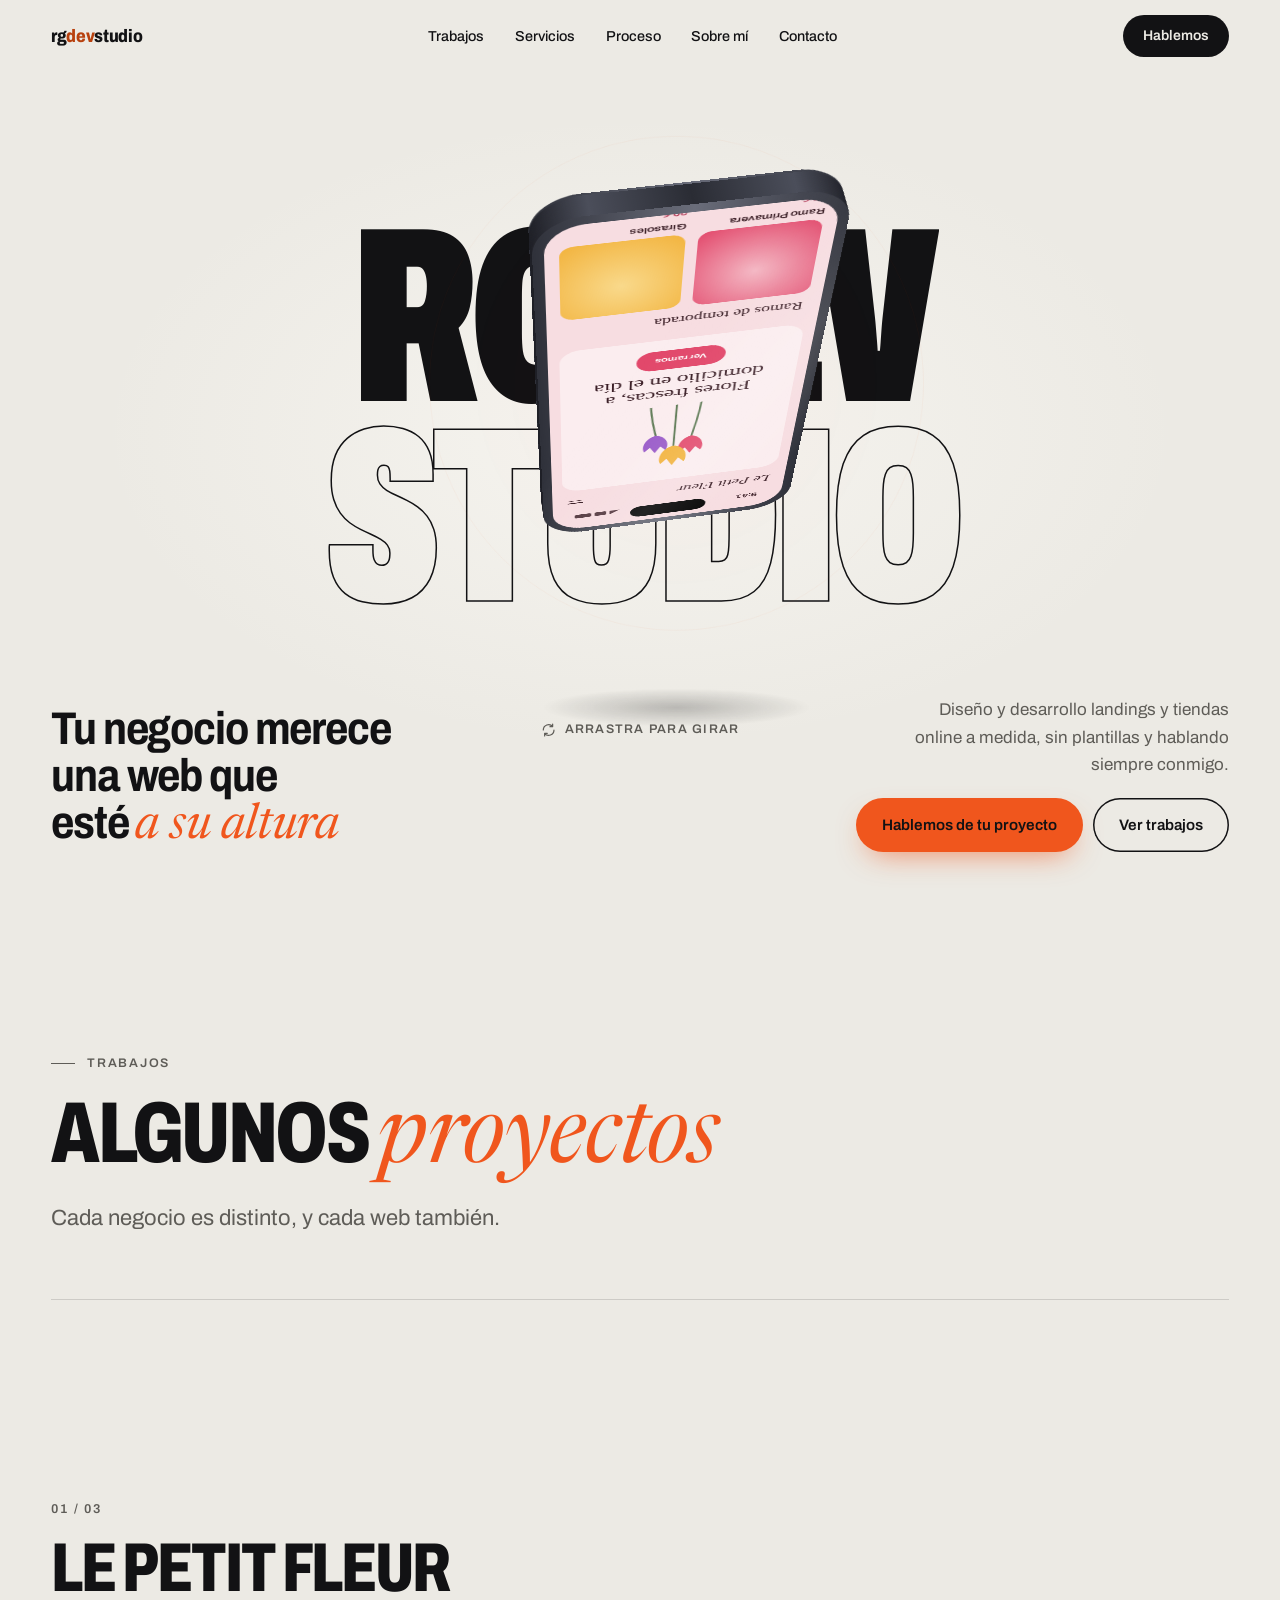
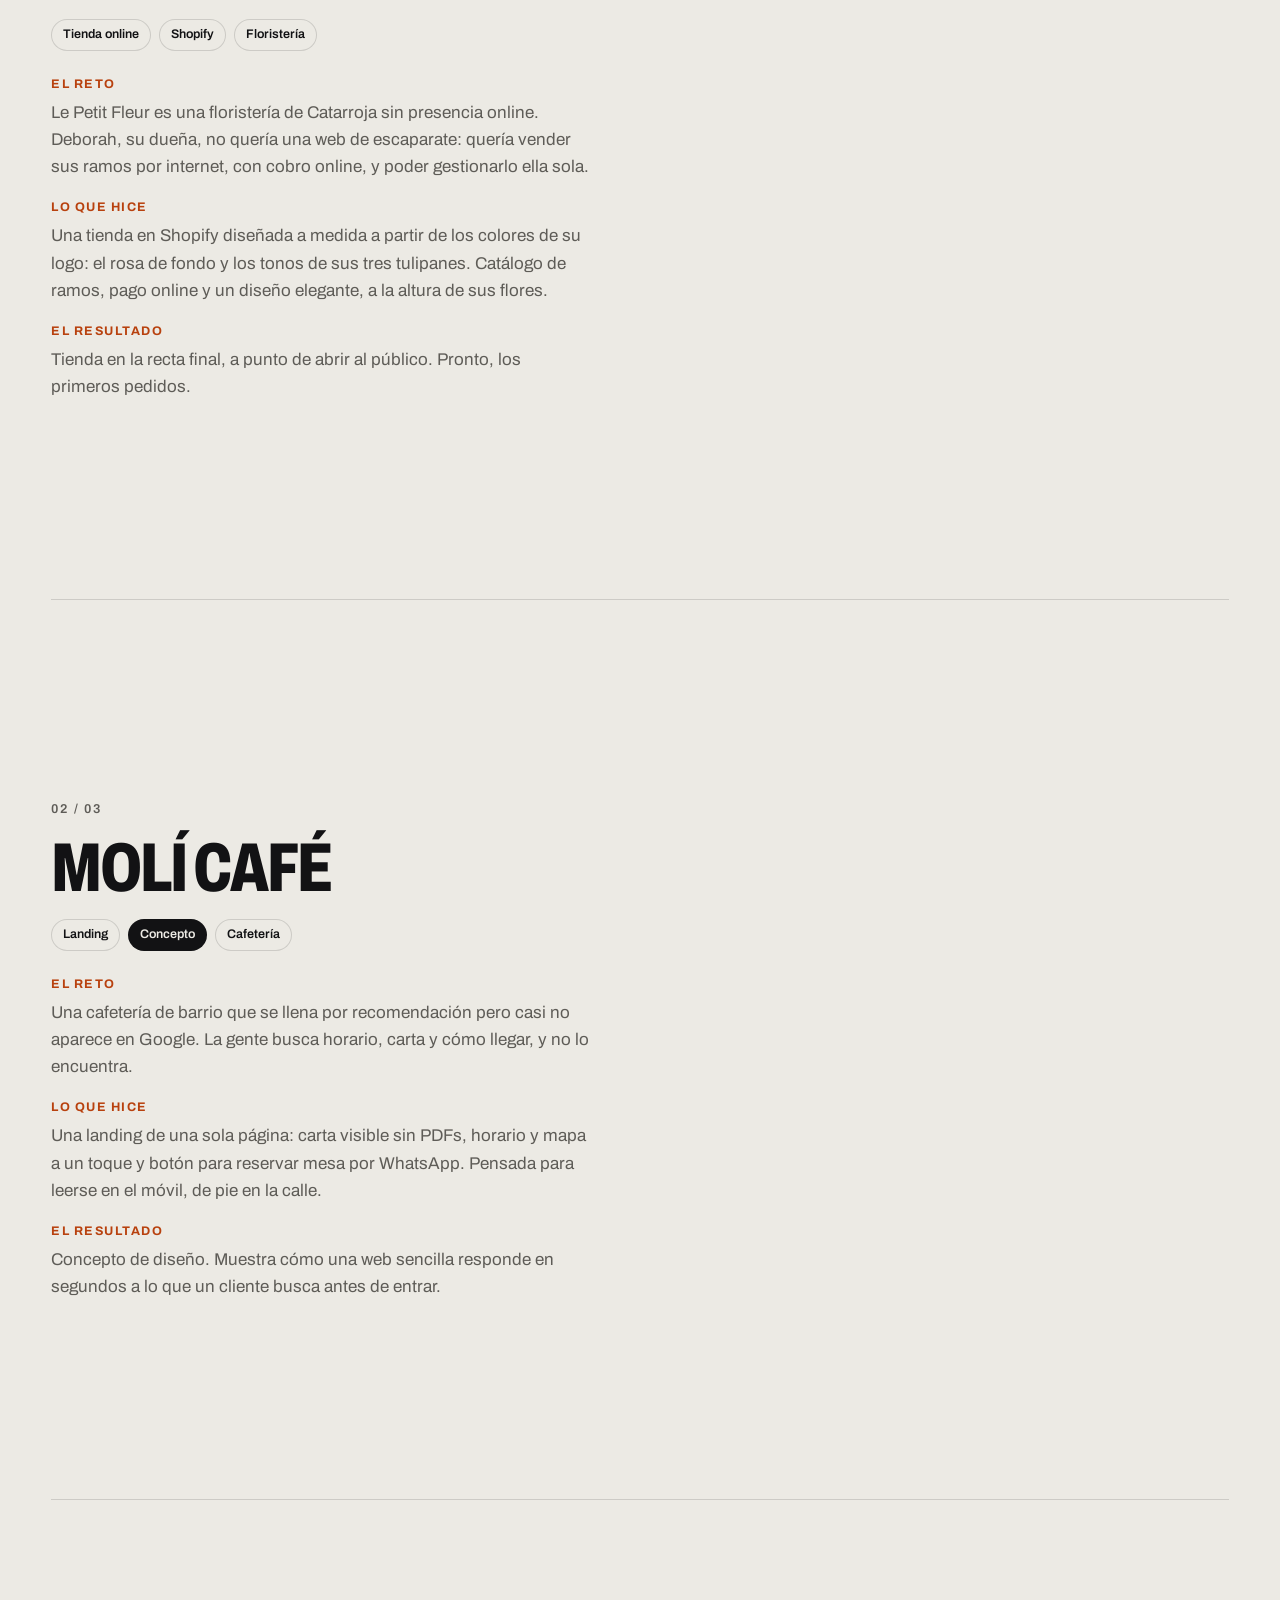
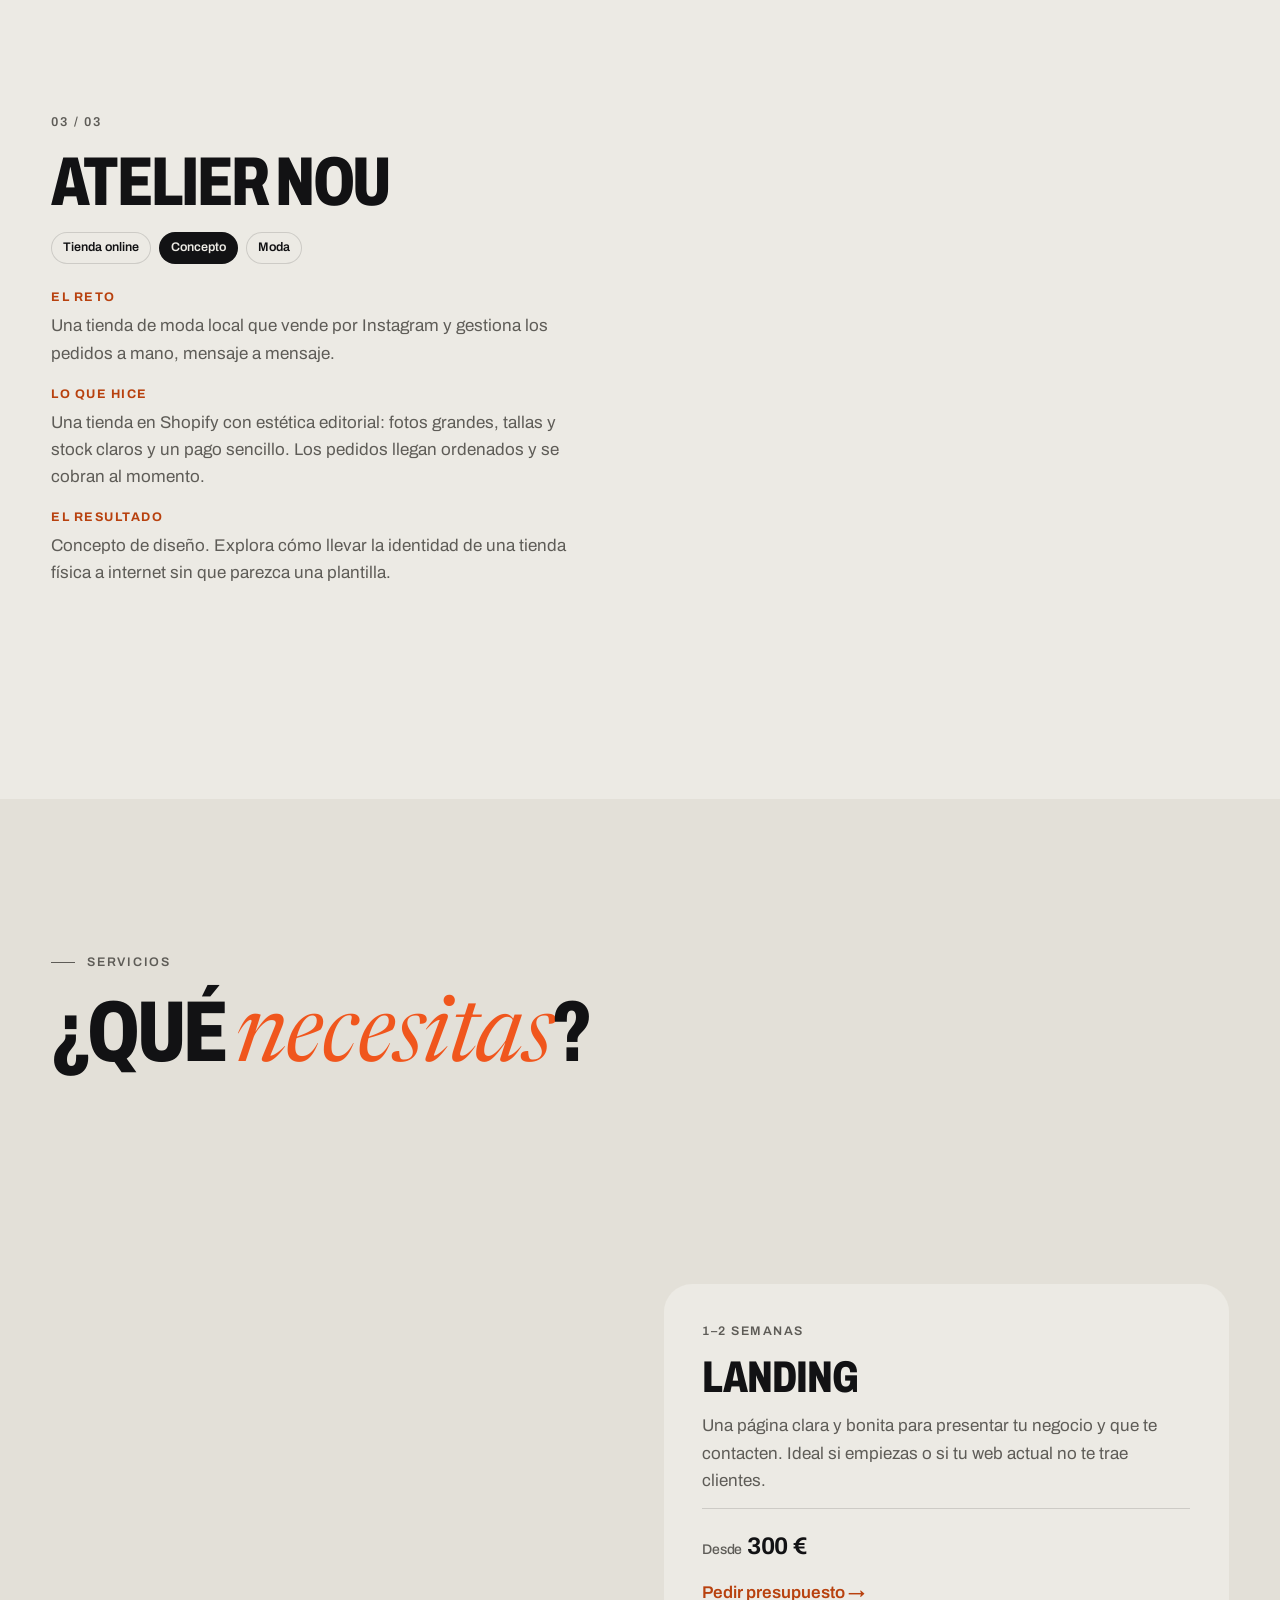
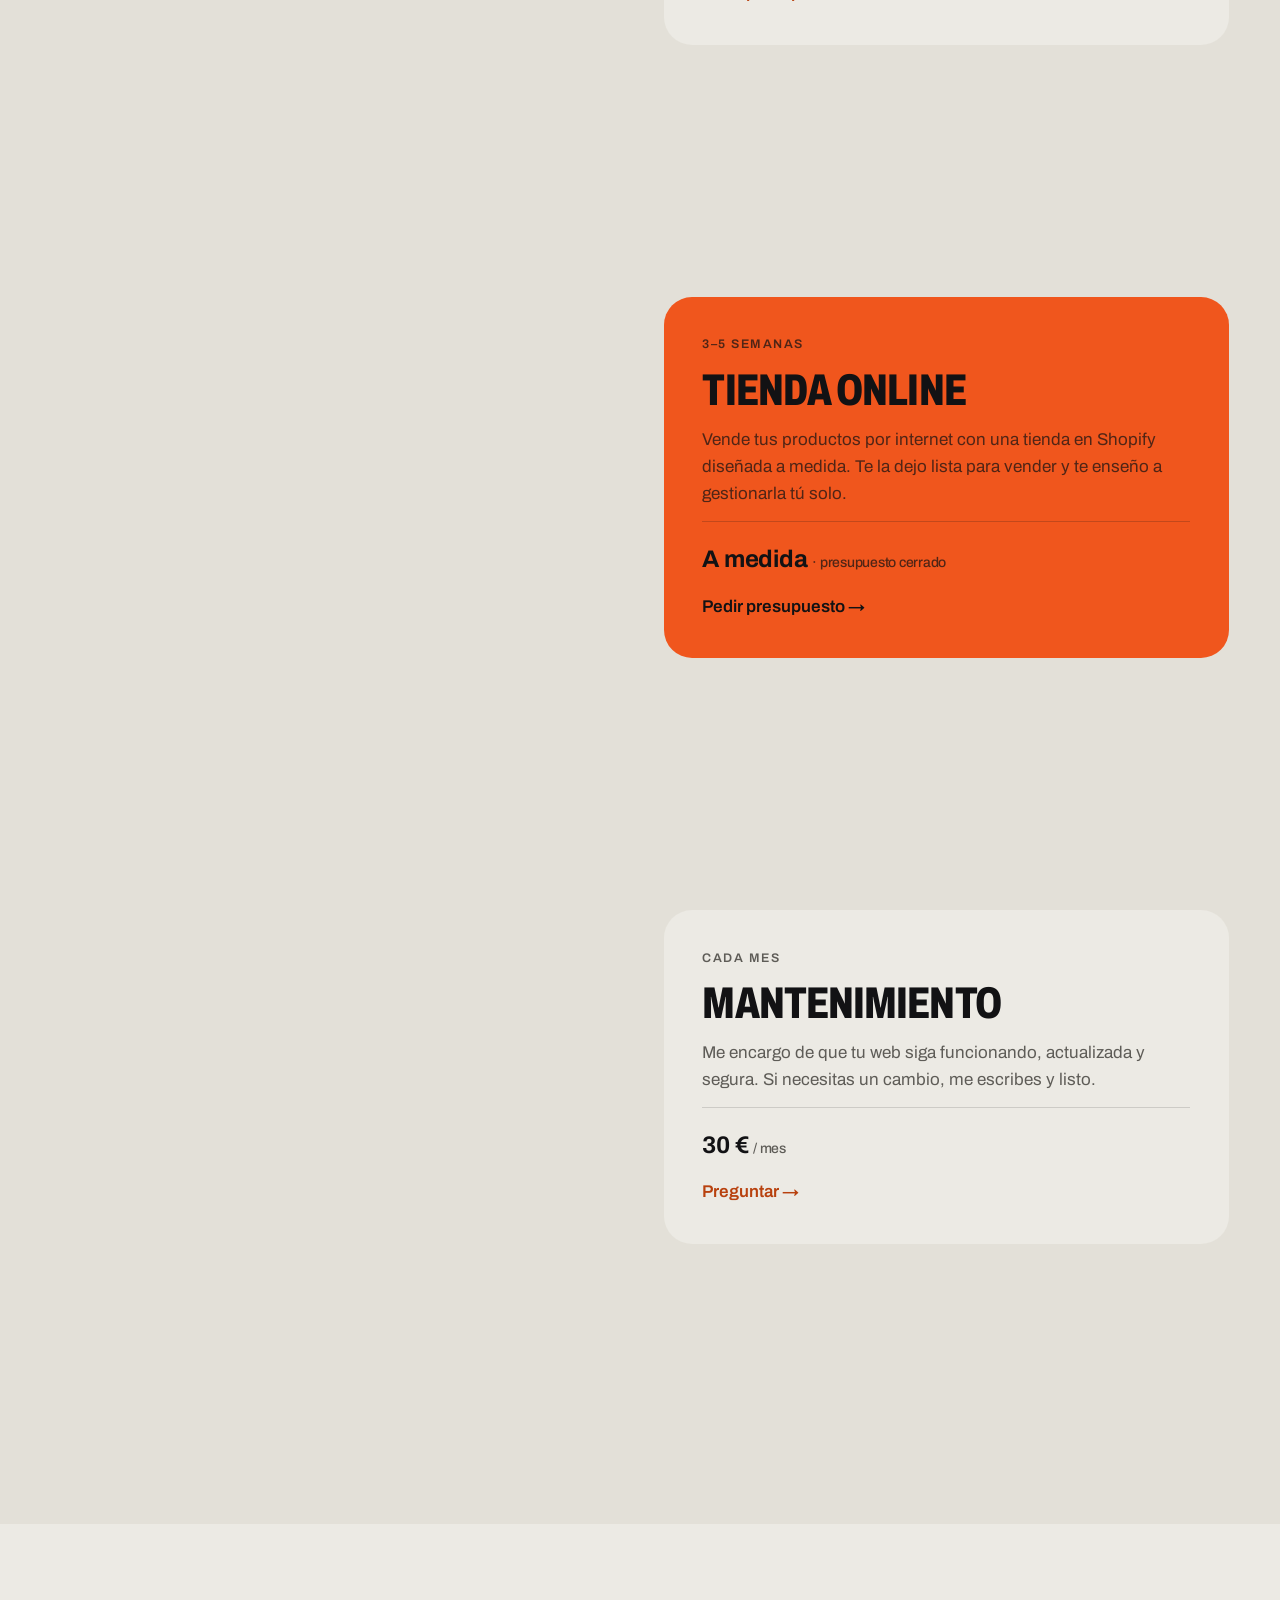
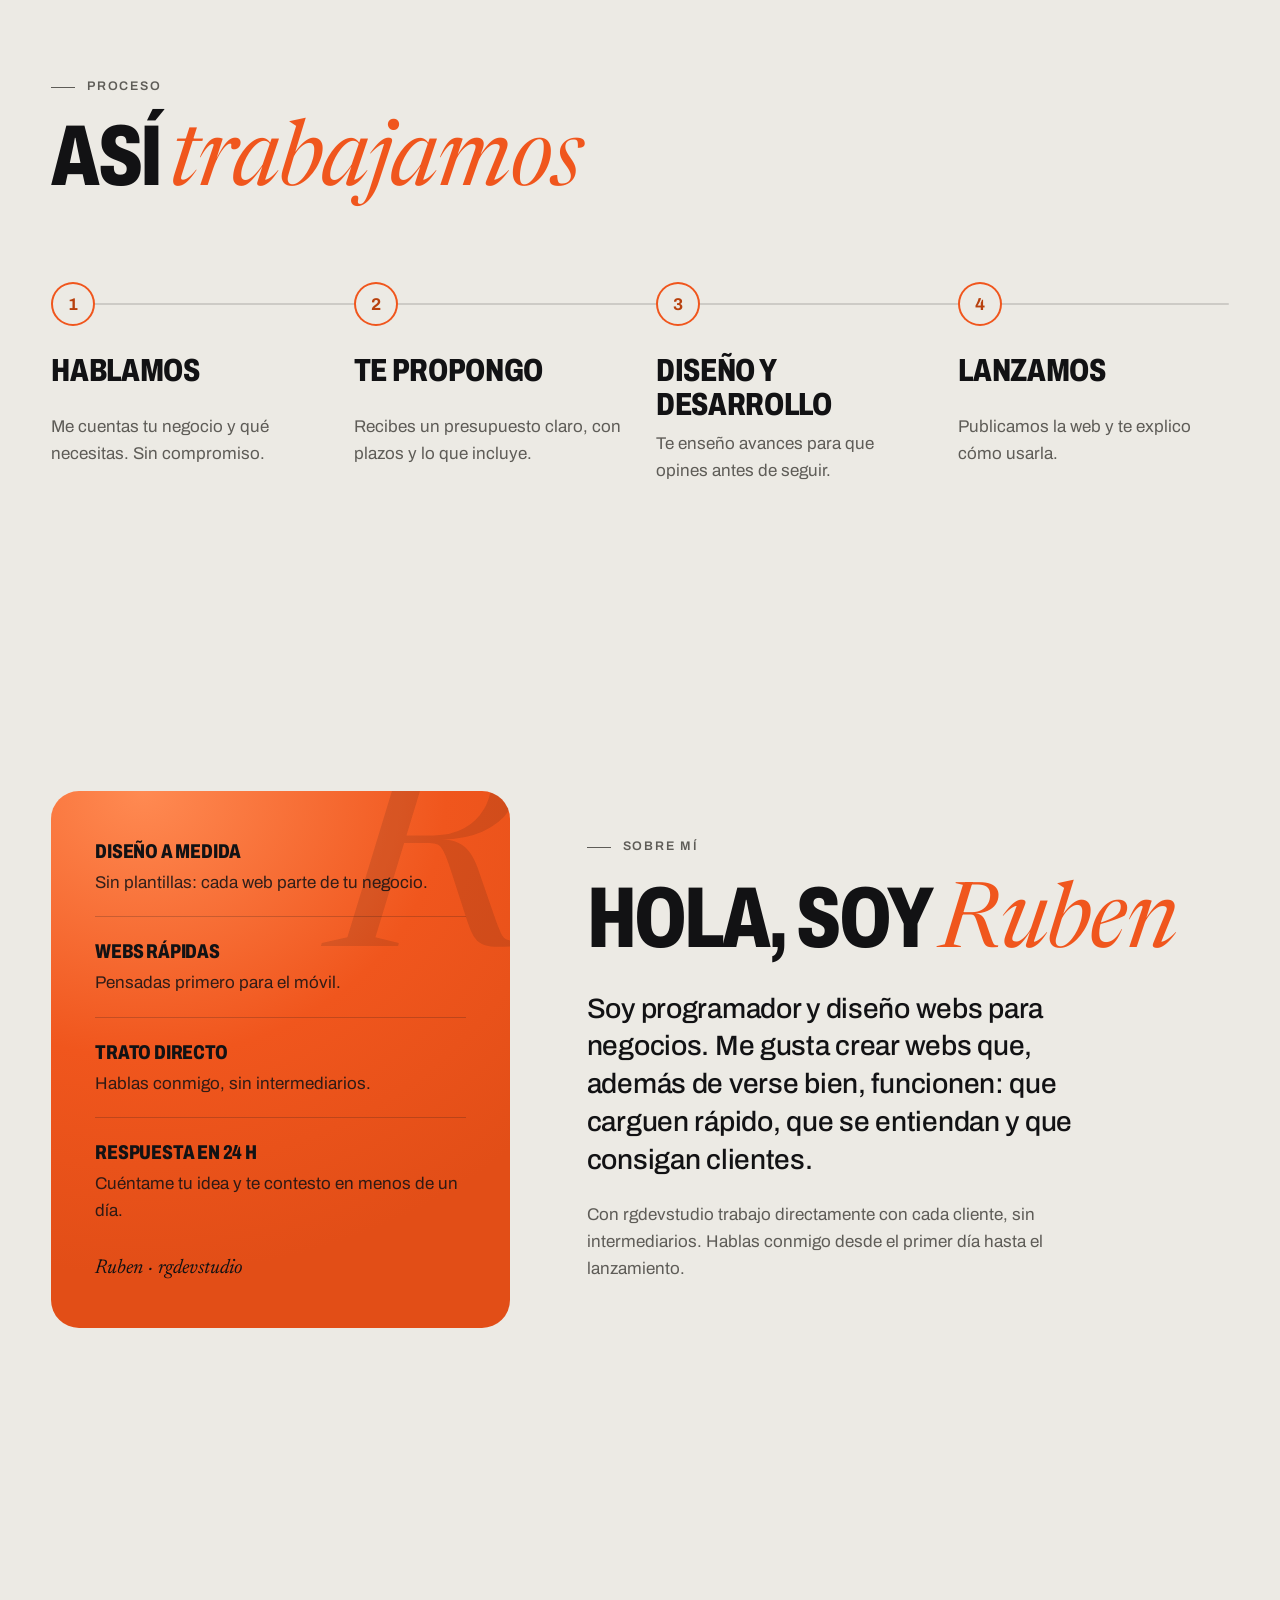
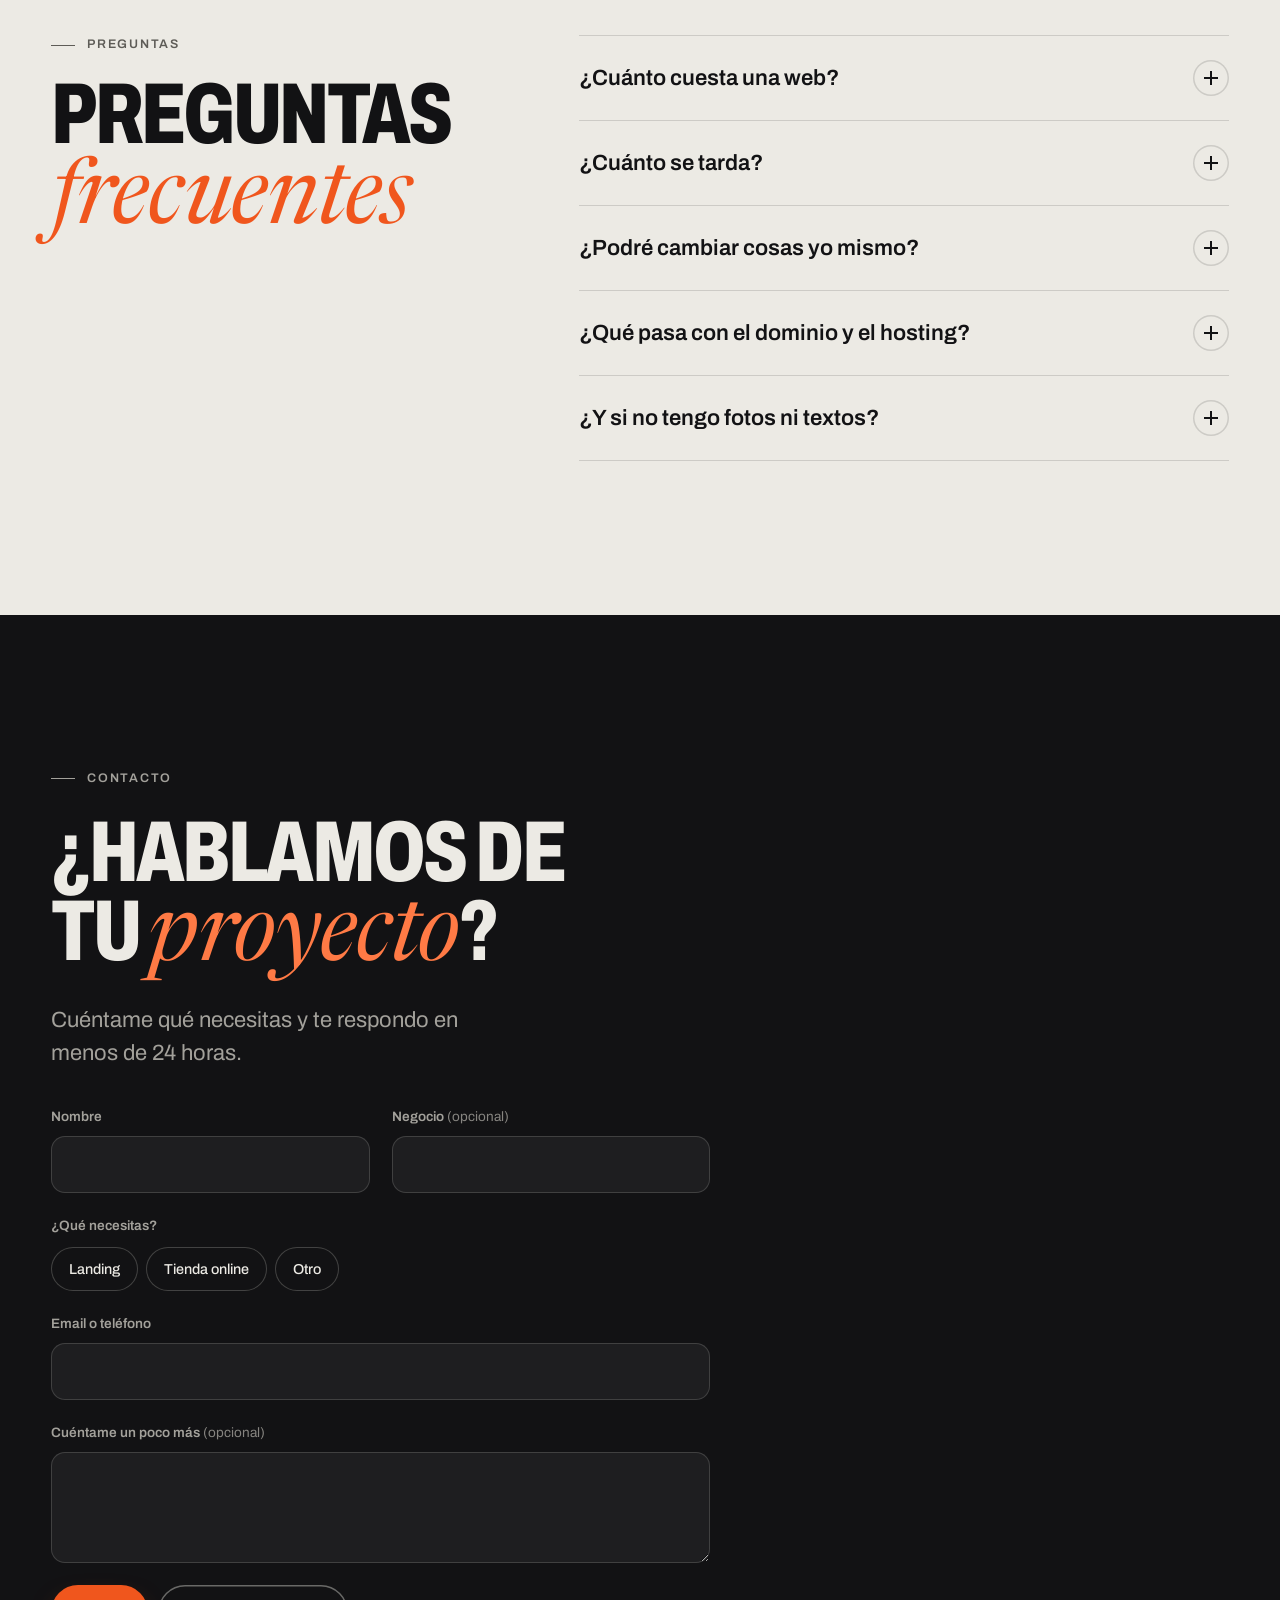
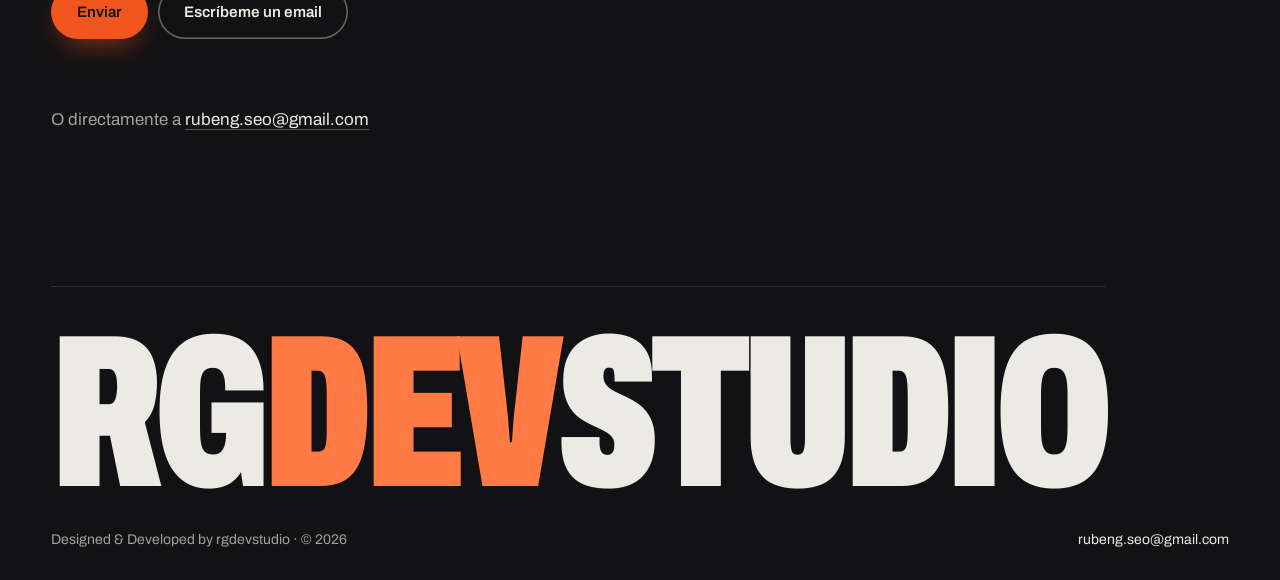
==== commit abf7542d: "Datos de Ruben, precios y email; tarjeta de compromisos en lugar de foto - Landing desde 300 €, mant" ====
--- a/index.html
+++ b/index.html
@@ -38,12 +38,10 @@
     "description": "Diseño y desarrollo de landings y tiendas online en Shopify a medida para pequeños negocios y comercios locales.",
     "url": "https://rgdevstudio.netlify.app/",
     "image": "https://rgdevstudio.netlify.app/img/og-image.png",
-    "email": "[tu-email]",
-    "telephone": "[+34 600 000 000]",
+    "email": "rubeng.seo@gmail.com",
     "areaServed": { "@type": "Country", "name": "España" },
-    "founder": { "@type": "Person", "name": "[tu nombre]", "jobTitle": "Diseñador y desarrollador web" },
-    "knowsLanguage": "es",
-    "sameAs": ["https://instagram.com/[tu-usuario]"]
+    "founder": { "@type": "Person", "name": "Ruben", "jobTitle": "Diseñador y desarrollador web" },
+    "knowsLanguage": "es"
   }
   </script>
 
@@ -182,7 +180,7 @@
             <dl class="project-case" data-reveal>
               <div><dt>El reto</dt><dd>Le Petit Fleur es una floristería de Catarroja sin presencia online. Deborah, su dueña, no quería una web de escaparate: quería vender sus ramos por internet, con cobro online, y poder gestionarlo ella sola.</dd></div>
               <div><dt>Lo que hice</dt><dd>Una tienda en Shopify diseñada a medida a partir de los colores de su logo: el rosa de fondo y los tonos de sus tres tulipanes. Catálogo de ramos, pago online y un diseño elegante, a la altura de sus flores.</dd></div>
-              <div><dt>El resultado</dt><dd>[Completar tras el lanzamiento: primeros pedidos online, tiempo que ahorra Deborah, una frase suya.]</dd></div>
+              <div><dt>El resultado</dt><dd>Tienda en la recta final, a punto de abrir al público. Pronto, los primeros pedidos.</dd></div>
             </dl>
           </div>
           <div class="project-visual">
@@ -313,21 +311,21 @@
             <p class="service-time">1–2 semanas</p>
             <h3 class="service-name">Landing</h3>
             <p class="service-desc">Una página clara y bonita para presentar tu negocio y que te contacten. Ideal si empiezas o si tu web actual no te trae clientes.</p>
-            <p class="service-price"><small>Desde</small> [precio] €</p>
+            <p class="service-price"><small>Desde</small> 300 €</p>
             <a class="service-link" href="#contacto" data-service="Landing">Pedir presupuesto <span aria-hidden="true">→</span></a>
           </article>
           <article class="service service--feature" data-reveal data-svc="svc-tienda">
             <p class="service-time">3–5 semanas</p>
             <h3 class="service-name">Tienda online</h3>
             <p class="service-desc">Vende tus productos por internet con una tienda en Shopify diseñada a medida. Te la dejo lista para vender y te enseño a gestionarla tú solo.</p>
-            <p class="service-price"><small>Desde</small> [precio] €</p>
+            <p class="service-price">A medida <small>· presupuesto cerrado</small></p>
             <a class="service-link" href="#contacto" data-service="Tienda">Pedir presupuesto <span aria-hidden="true">→</span></a>
           </article>
           <article class="service" data-reveal data-svc="svc-mant">
             <p class="service-time">Cada mes</p>
             <h3 class="service-name">Mantenimiento</h3>
             <p class="service-desc">Me encargo de que tu web siga funcionando, actualizada y segura. Si necesitas un cambio, me escribes y listo.</p>
-            <p class="service-price">[precio] € <small>/ mes</small></p>
+            <p class="service-price">30 € <small>/ mes</small></p>
             <a class="service-link" href="#contacto" data-service="Otro">Preguntar <span aria-hidden="true">→</span></a>
           </article>
         </div>
@@ -356,16 +354,19 @@
     <!-- ============ SOBRE MÍ ============ -->
     <section class="section about" id="sobre-mi" aria-labelledby="about-title">
       <div class="container about-grid">
-        <figure class="about-photo" data-reveal>
-          <!--
-            SUSTITUIR por tu foto real (~900x1125, WebP/AVIF, < 120 KB):
-            <img src="/img/foto.webp" width="900" height="1125" loading="lazy" decoding="async" alt="[Tu nombre], fundador de rgdevstudio">
-          -->
-          <div class="photo-placeholder" role="img" aria-label="Espacio para la foto de [tu nombre]"><span>rg</span><small>Tu foto aquí</small></div>
-        </figure>
+        <aside class="about-card" data-reveal aria-label="Cómo trabajo">
+          <p class="about-card-mono" aria-hidden="true">R</p>
+          <ul class="about-card-list">
+            <li><b>Diseño a medida</b><span>Sin plantillas: cada web parte de tu negocio.</span></li>
+            <li><b>Webs rápidas</b><span>Pensadas primero para el móvil.</span></li>
+            <li><b>Trato directo</b><span>Hablas conmigo, sin intermediarios.</span></li>
+            <li><b>Respuesta en 24 h</b><span>Cuéntame tu idea y te contesto en menos de un día.</span></li>
+          </ul>
+          <p class="about-card-sign">Ruben · rgdevstudio</p>
+        </aside>
         <div class="about-text">
           <p class="kicker">Sobre mí</p>
-          <h2 class="title" id="about-title" data-reveal>Hola, soy <em>[tu nombre]</em></h2>
+          <h2 class="title" id="about-title" data-reveal>Hola, soy <em>Ruben</em></h2>
           <p class="about-lead" data-reveal>Soy programador y diseño webs para negocios. Me gusta crear webs que, además de verse bien, funcionen: que carguen rápido, que se entiendan y que consigan clientes.</p>
           <p class="about-body" data-reveal>Con rgdevstudio trabajo directamente con cada cliente, sin intermediarios. Hablas conmigo desde el primer día hasta el lanzamiento.</p>
         </div>
@@ -380,7 +381,7 @@
           <h2 class="title" id="faq-title" data-reveal>Preguntas <em>frecuentes</em></h2>
         </header>
         <div class="faq-list">
-          <details class="faq-item"><summary><span>¿Cuánto cuesta una web?</span><i aria-hidden="true"></i></summary><div class="faq-answer"><p>Depende de lo que necesites. La landing empieza en [precio] € y la tienda online en [precio] €. Te doy un presupuesto cerrado antes de empezar.</p></div></details>
+          <details class="faq-item"><summary><span>¿Cuánto cuesta una web?</span><i aria-hidden="true"></i></summary><div class="faq-answer"><p>Depende de lo que necesites. La landing empieza en 300 € y el mantenimiento cuesta 30 € al mes. La tienda online depende de tu catálogo. En todos los casos te doy un presupuesto cerrado antes de empezar.</p></div></details>
           <details class="faq-item"><summary><span>¿Cuánto se tarda?</span><i aria-hidden="true"></i></summary><div class="faq-answer"><p>Una landing, 1–2 semanas. Una tienda, 3–5 semanas.</p></div></details>
           <details class="faq-item"><summary><span>¿Podré cambiar cosas yo mismo?</span><i aria-hidden="true"></i></summary><div class="faq-answer"><p>Sí. Te dejo la web preparada y te enseño a editar lo básico.</p></div></details>
           <details class="faq-item"><summary><span>¿Qué pasa con el dominio y el hosting?</span><i aria-hidden="true"></i></summary><div class="faq-answer"><p>Te ayudo a contratarlos. Todo queda a tu nombre.</p></div></details>
@@ -430,12 +431,11 @@
             </div>
             <div class="form-actions">
               <button class="btn btn--accent btn--submit" type="submit"><span class="submit-label">Enviar</span></button>
-              <!-- CAMBIAR: número en formato internacional sin + ni espacios -->
-              <a class="btn btn--line-light" href="https://wa.me/34000000000?text=Hola%2C%20quiero%20hablar%20de%20una%20web%20para%20mi%20negocio" target="_blank" rel="noopener">Escríbeme por WhatsApp</a>
+              <a class="btn btn--line-light" href="mailto:rubeng.seo@gmail.com">Escríbeme un email</a>
             </div>
             <p class="form-status" role="status" aria-live="polite"></p>
           </form>
-          <p class="contact-mail">O al email <a href="mailto:[tu-email]">[tu-email]</a></p>
+          <p class="contact-mail">O directamente a <a href="mailto:rubeng.seo@gmail.com">rubeng.seo@gmail.com</a></p>
         </div>
         <div class="contact-slot" aria-hidden="true"></div>
       </div>
@@ -448,8 +448,7 @@
       <div class="footer-row">
         <p>Designed &amp; Developed by rgdevstudio · © <span data-year>2026</span></p>
         <ul class="footer-links">
-          <li><a href="https://instagram.com/[tu-usuario]" target="_blank" rel="noopener">Instagram</a></li>
-          <li><a href="mailto:[tu-email]">Email</a></li>
+          <li><a href="mailto:rubeng.seo@gmail.com">rubeng.seo@gmail.com</a></li>
         </ul>
       </div>
     </div>
--- a/css/styles.css
+++ b/css/styles.css
@@ -523,11 +523,23 @@
 /* ---------- Sobre mí ---------- */
 .about-grid { display: grid; gap: clamp(40px, 6vw, 96px); align-items: center; }
 @media (min-width: 900px) { .about-grid { grid-template-columns: minmax(0, 5fr) minmax(0, 7fr); } }
-.about-photo { max-width: 460px; width: 100%; }
-.about-photo img, .photo-placeholder { width: 100%; aspect-ratio: 4 / 5; max-width: 100%; border-radius: 28px; object-fit: cover; }
-.photo-placeholder { display: grid; place-items: center; align-content: center; gap: 8px; background: radial-gradient(80% 60% at 50% 35%, #FF7A3D, #B8360A); color: var(--on-accent); }
-.photo-placeholder span { font-family: var(--serif); font-style: italic; font-size: clamp(5rem, 14vw, 8rem); line-height: 1; }
-.photo-placeholder small { font-size: .78rem; letter-spacing: .14em; text-transform: uppercase; opacity: .75; }
+/* Tarjeta de compromisos (en lugar de foto) */
+.about-card {
+  position: relative; overflow: hidden; display: grid; gap: 28px; max-width: 480px; width: 100%;
+  padding: clamp(28px, 4vw, 44px); border-radius: 28px; color: var(--on-accent);
+  background: radial-gradient(120% 90% at 20% 0%, #FF8A52, var(--accent) 55%, #E24E17 100%);
+}
+.about-card-mono {
+  position: absolute; right: -0.06em; top: -0.2em; pointer-events: none;
+  font-family: var(--serif); font-style: italic; font-size: clamp(12rem, 26vw, 18rem); line-height: 1; color: rgba(18,18,20,.12);
+}
+.about-card-list { position: relative; display: grid; gap: 20px; }
+.about-card-list li { display: grid; gap: 2px; padding-top: 18px; border-top: 1px solid rgba(18,18,20,.2); }
+.about-card-list li:first-child { border-top: 0; padding-top: 0; }
+.about-card-list b { font-size: 1.25rem; font-weight: 800; text-transform: uppercase; letter-spacing: -0.01em; font-variation-settings: "wdth" 75; }
+.about-card-list span { color: rgba(18,18,20,.86); }
+@media (max-width: 899px) { .about-card { order: 2; } }
+.about-card-sign { position: relative; font-family: var(--serif); font-style: italic; font-size: 1.25rem; }
 .about-text { display: grid; gap: 22px; min-width: 0; }
 .about-lead { font-size: clamp(1.25rem, 1.05rem + 0.9vw, 1.75rem); line-height: 1.35; letter-spacing: -0.01em; max-width: 34ch; font-weight: 500; }
 .about-body { color: var(--muted); max-width: 52ch; }
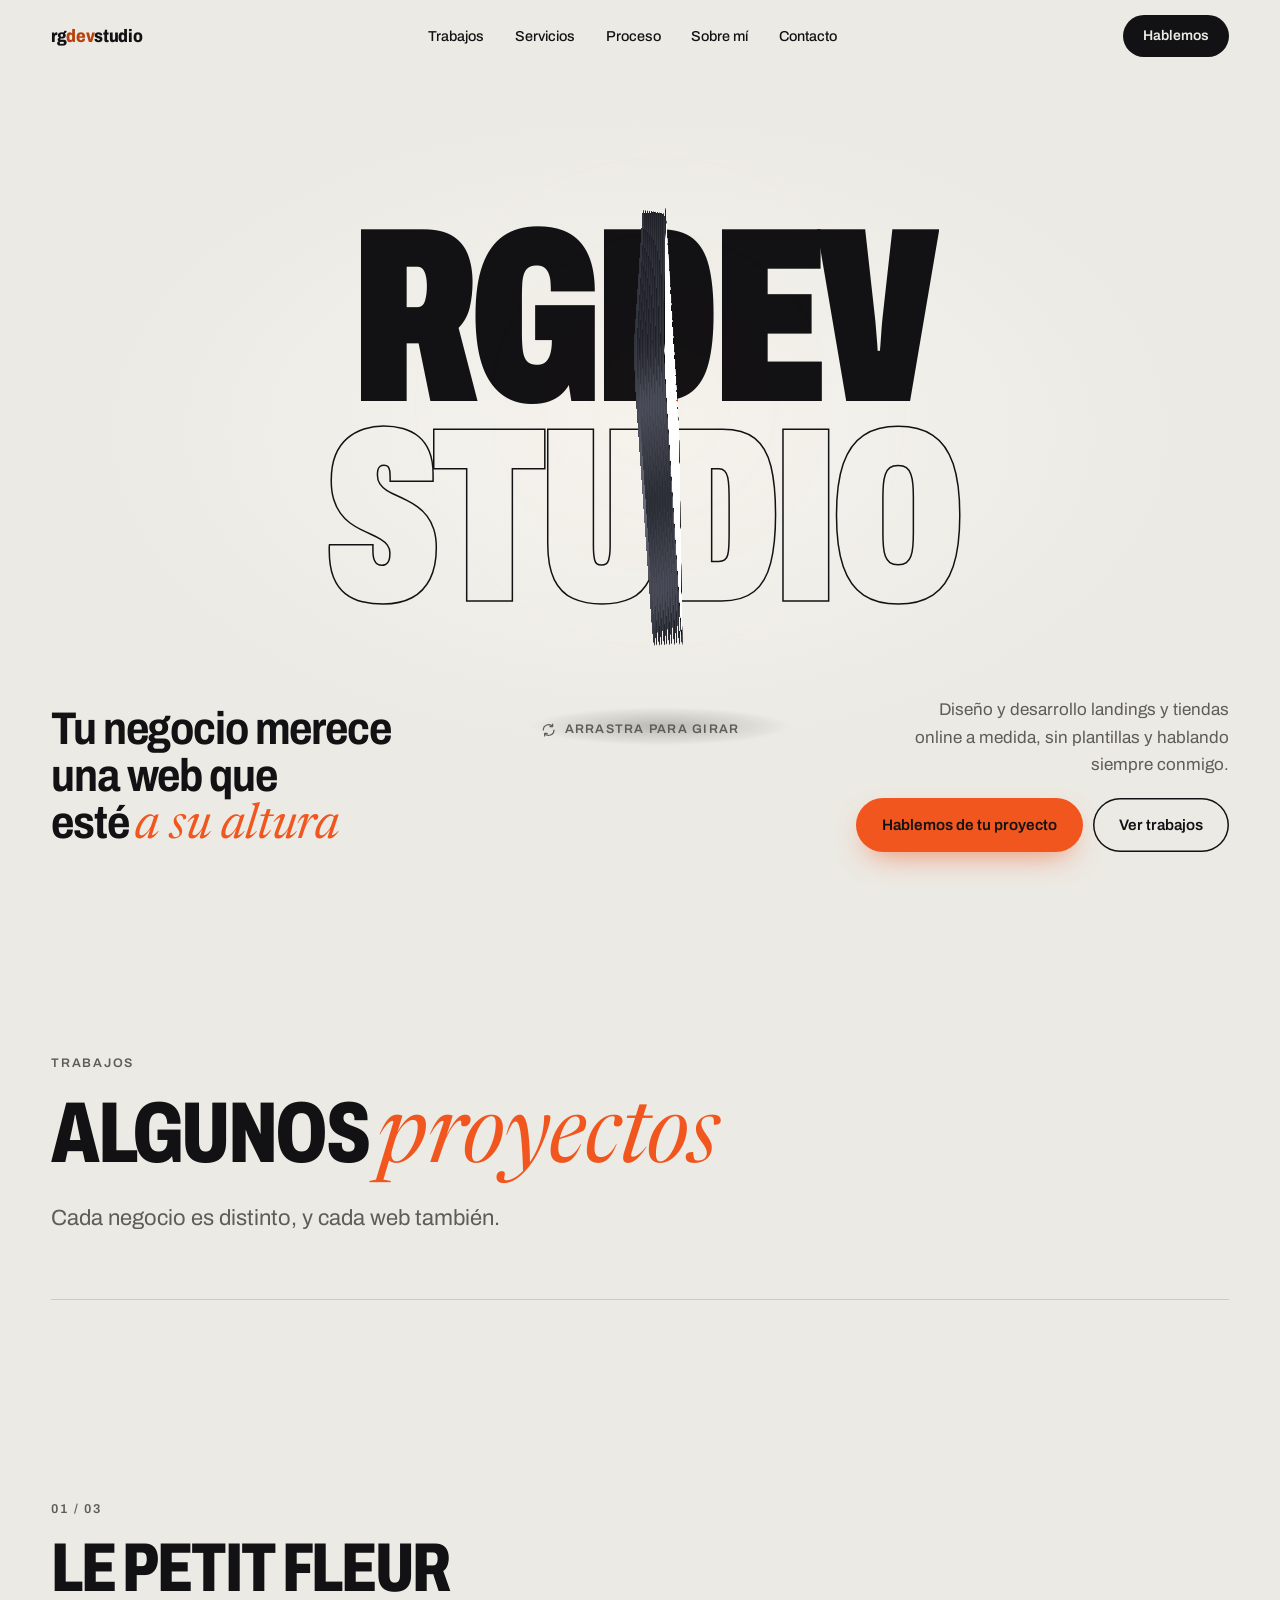
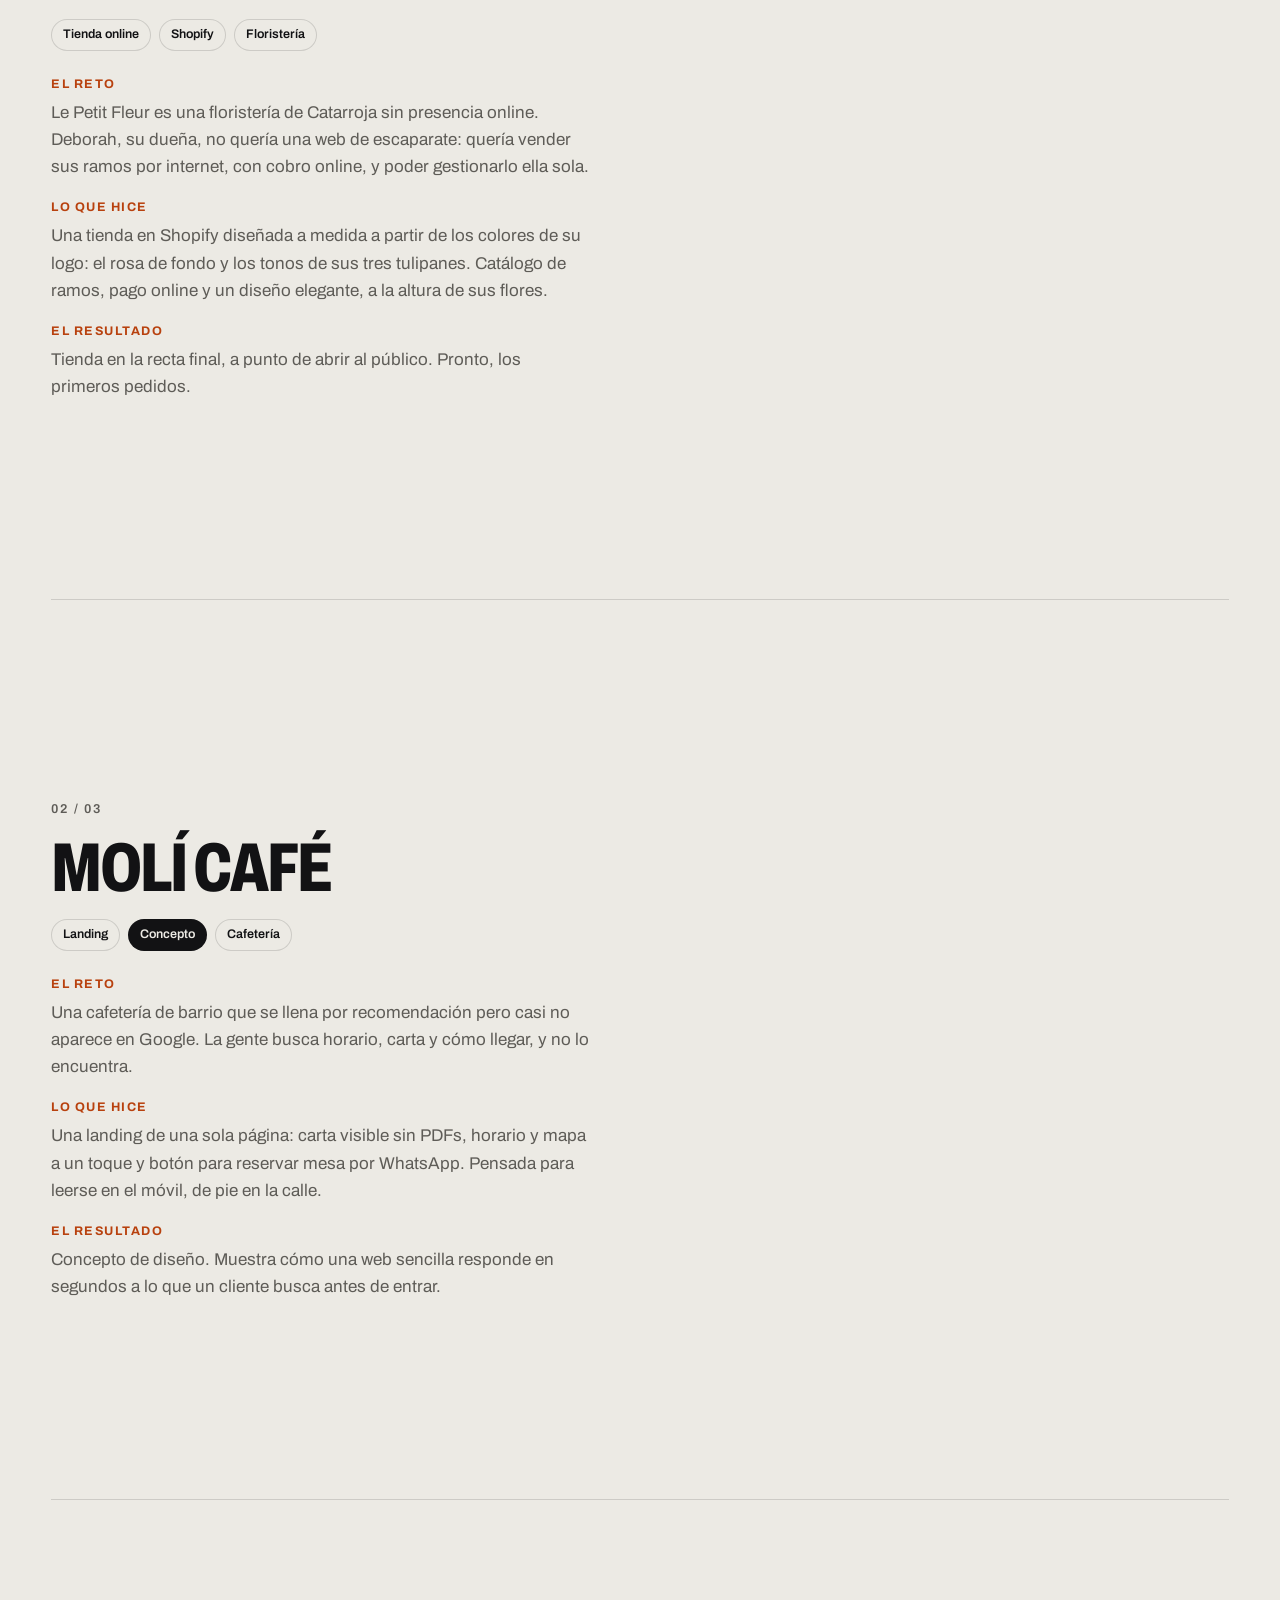
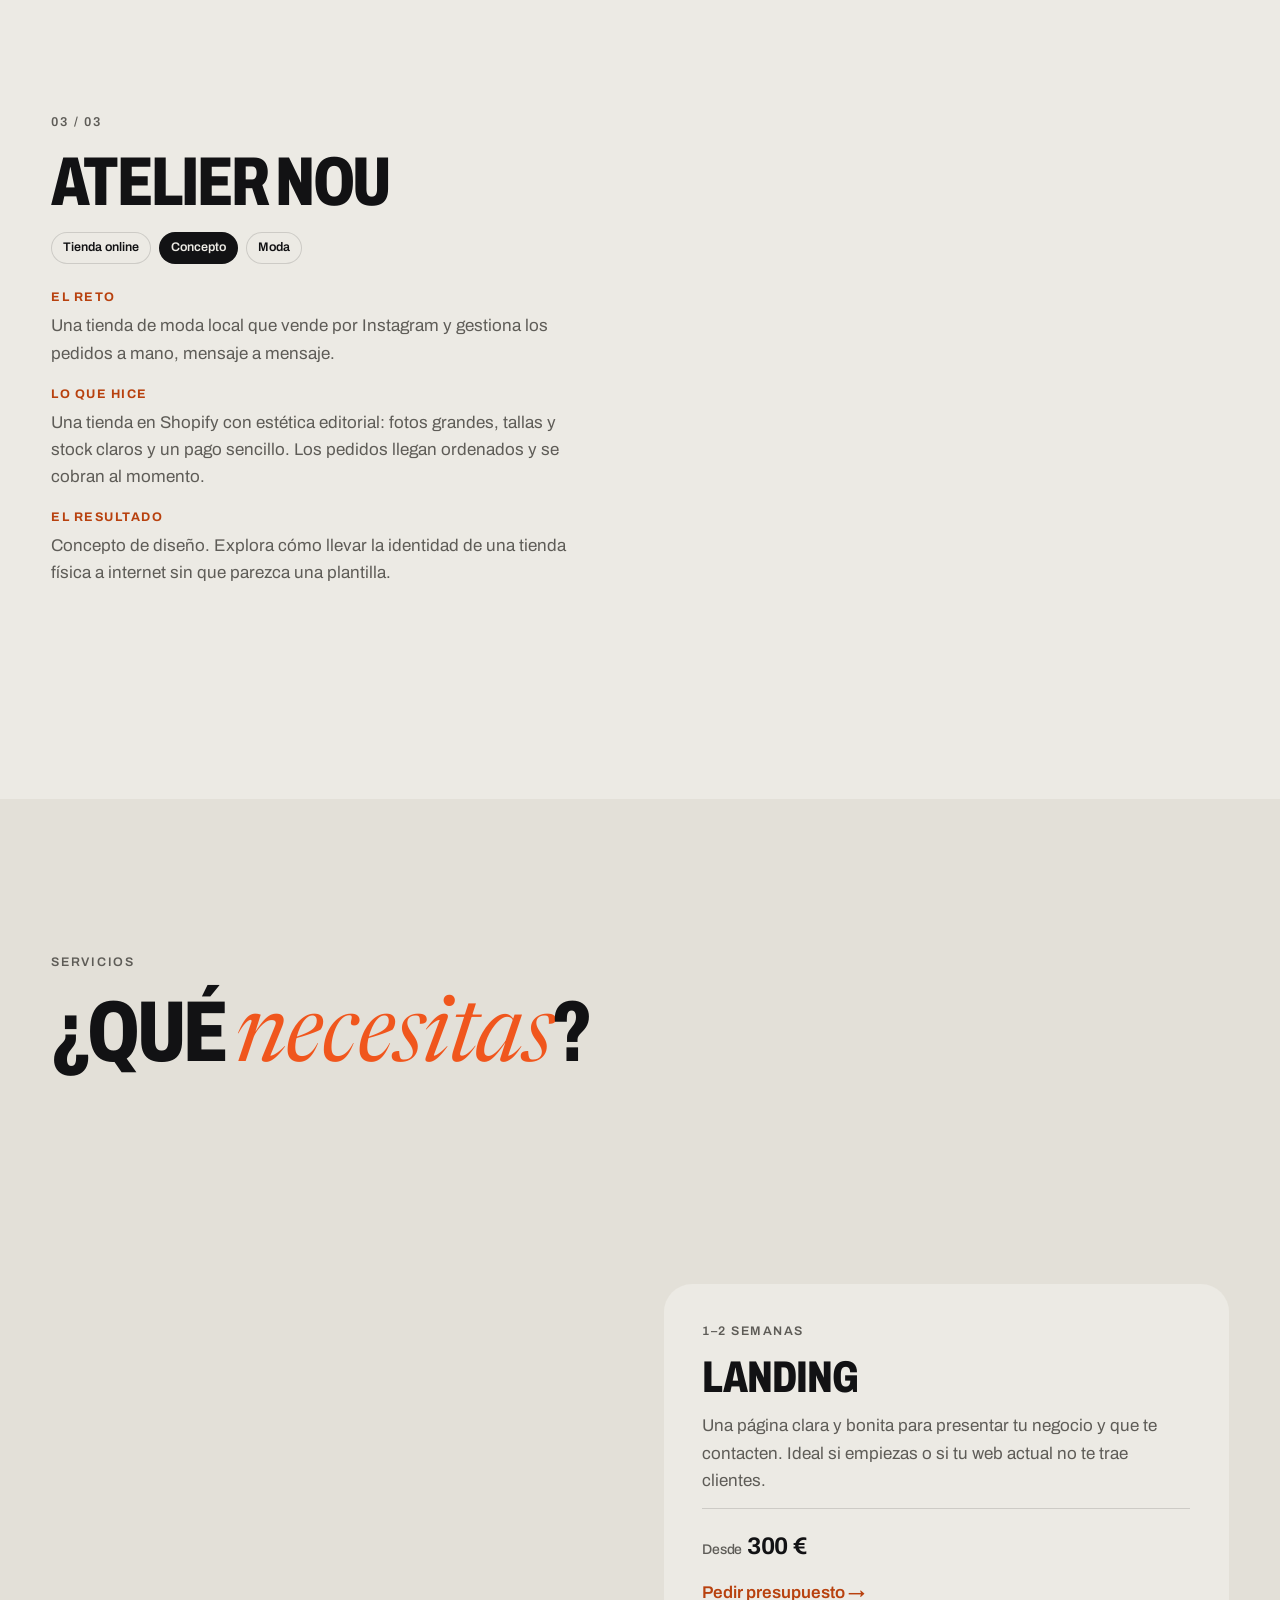
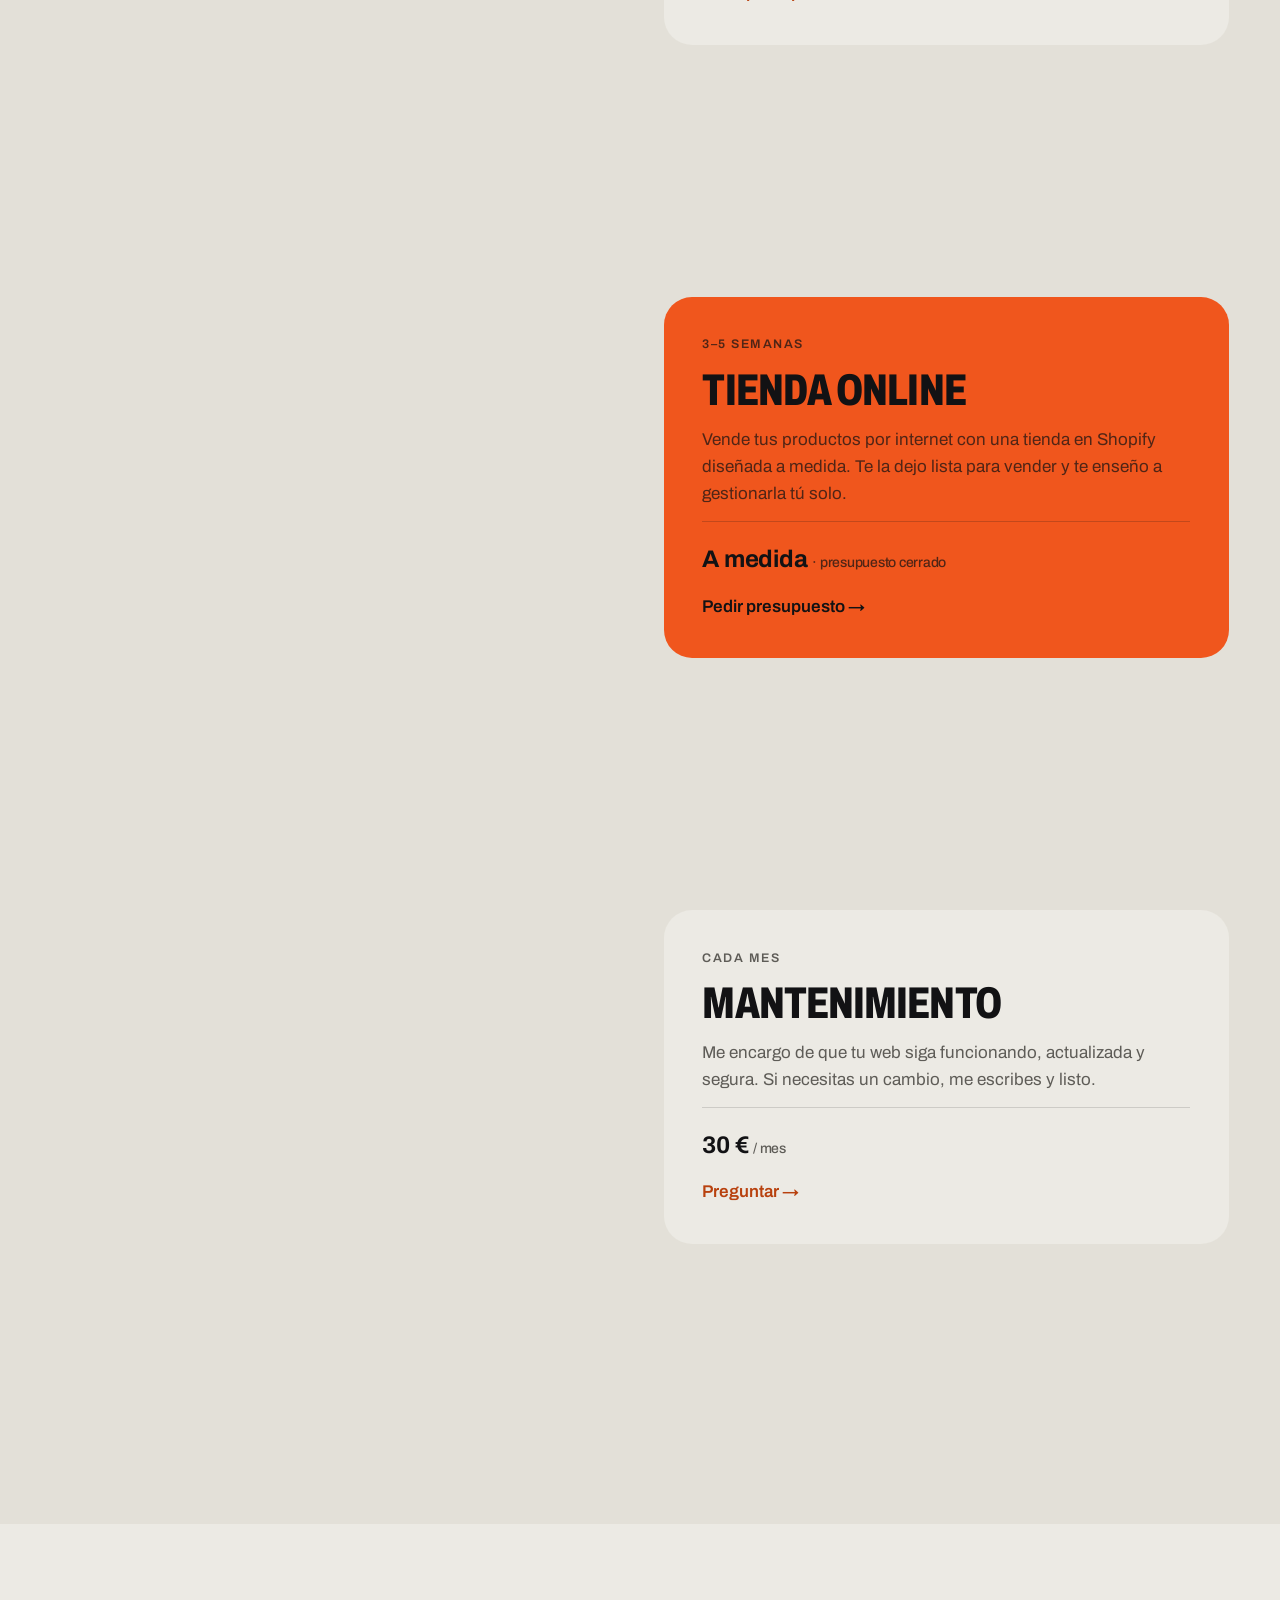
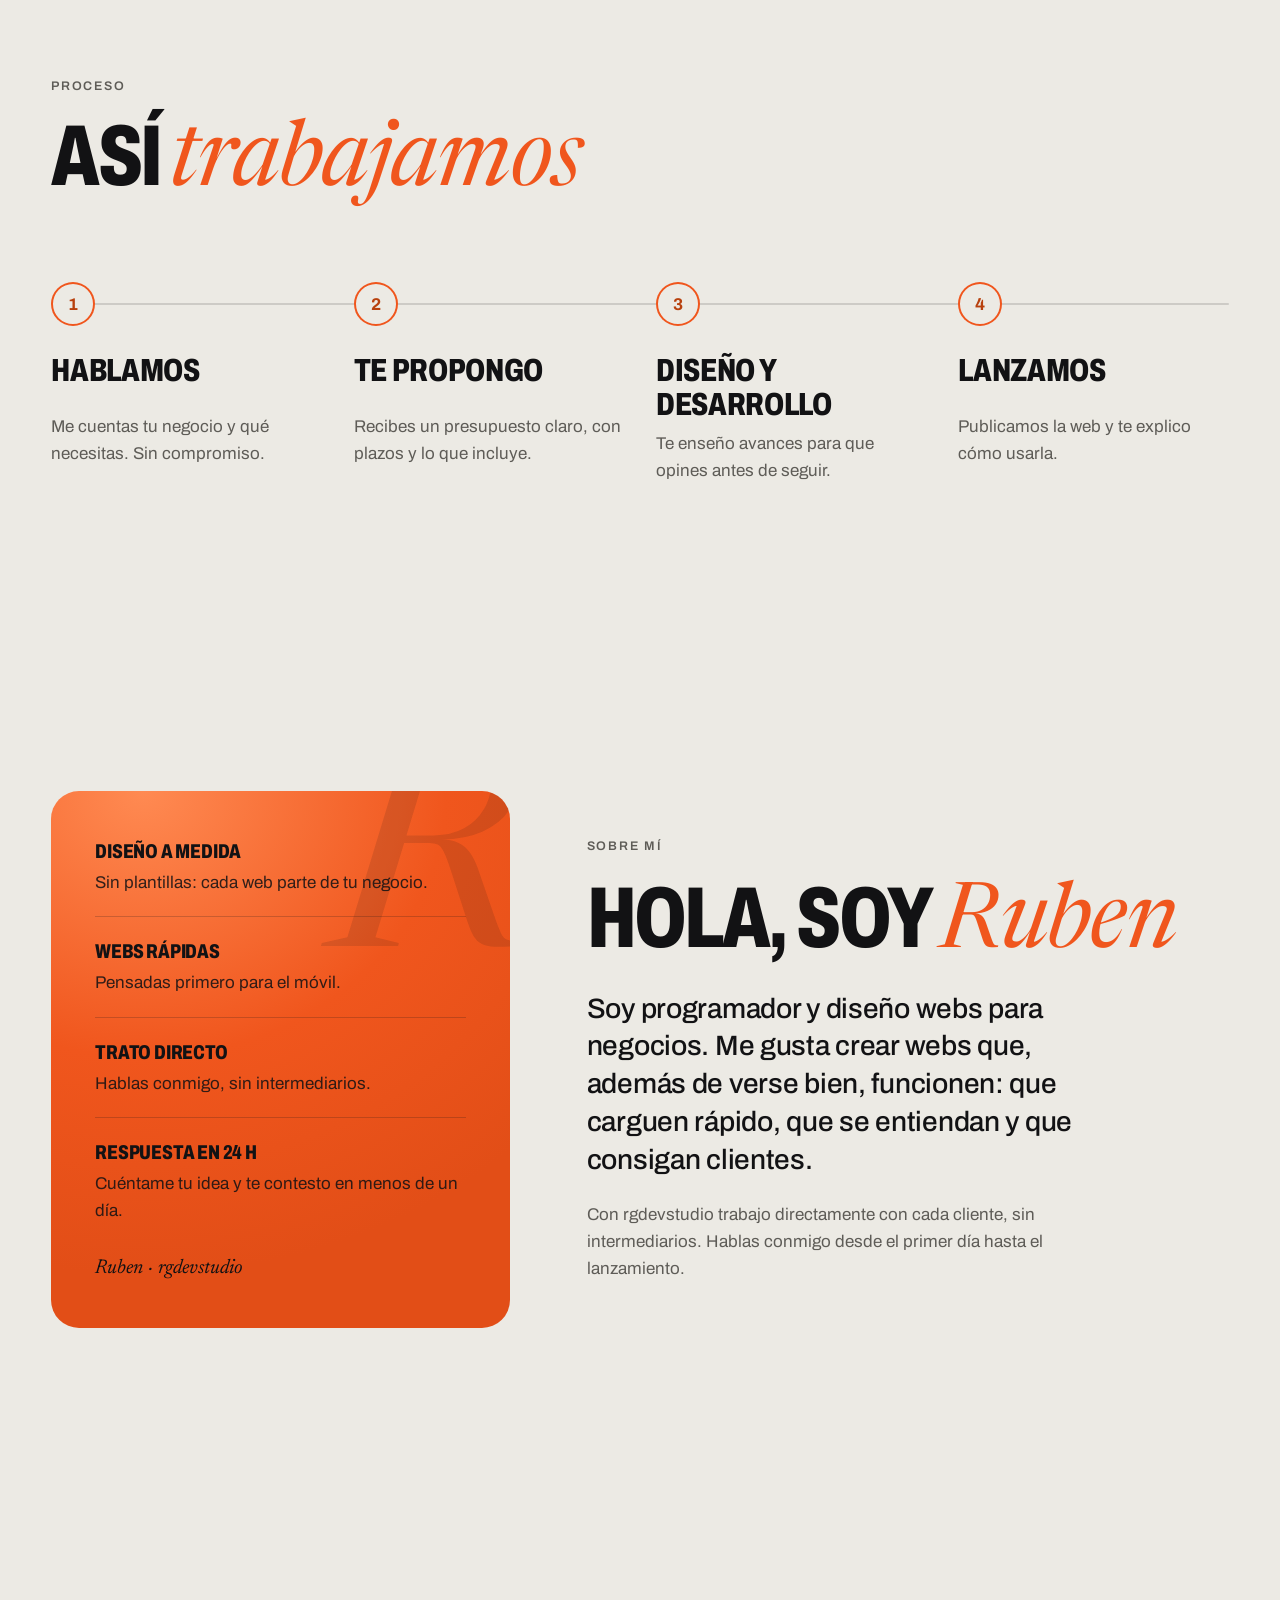
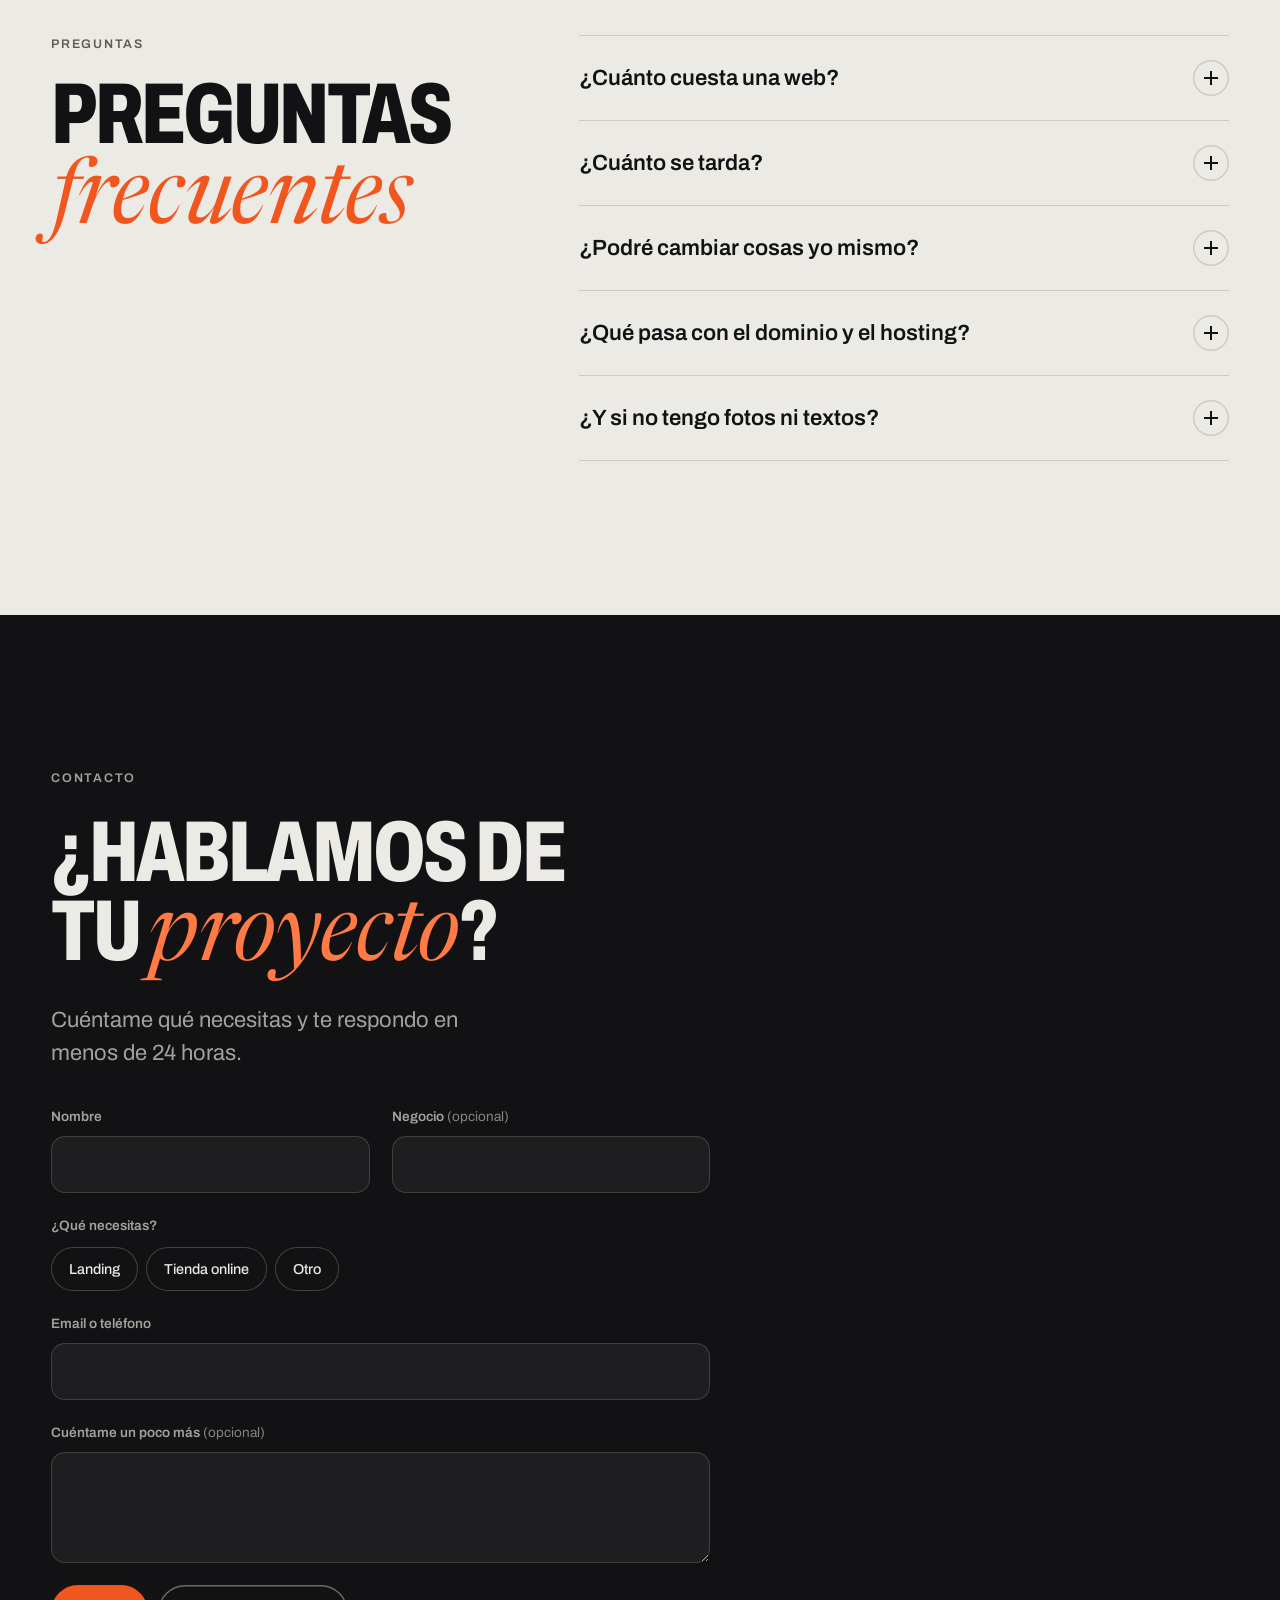
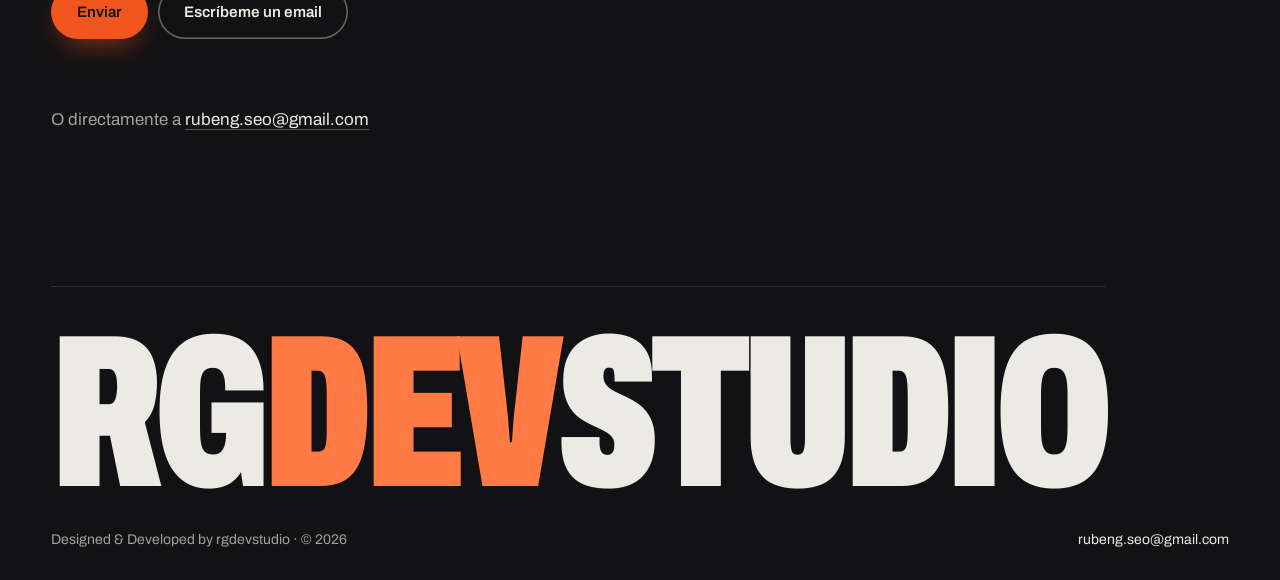
==== commit e05297ca: "Móvil: la web se monta sola en el hero y portada animada de Le Petit Fleur Co-Authored-By: Claude Op" ====
--- a/index.html
+++ b/index.html
@@ -67,6 +67,17 @@
       <div class="phone-front">
         <div class="phone-screen">
           <!-- Las pantallas de los proyectos se clonan aquí desde JS -->
+          <div class="screen screen--build" data-screen-id="build">
+            <div class="screen-scroll">
+              <div class="sb"><span>9:41</span><span class="sb-icons"><i></i><i></i><i></i></span></div>
+              <span class="bd-tag">diseñando…</span>
+              <span class="bd-blk bd-b1"></span><span class="bd-blk bd-b2"></span><span class="bd-blk bd-b3"></span><span class="bd-blk bd-b4"></span><span class="bd-blk bd-b5"></span>
+              <p class="bd-txt bd-t1">Tu negocio, explicado en una frase.</p>
+              <p class="bd-txt bd-t2">Pide cita</p>
+              <p class="bd-txt bd-t3">¿Hablamos?</p>
+              <p class="bd-txt bd-t4"><span>WhatsApp</span><span>Llamar</span></p>
+            </div>
+          </div>
           <div class="screen screen--svc screen--landing" data-screen-id="svc-landing">
             <div class="screen-scroll">
               <div class="sb"><span>9:41</span><span class="sb-icons"><i></i><i></i><i></i></span></div>
@@ -184,35 +195,27 @@
             </dl>
           </div>
           <div class="project-visual">
-            <div class="mini-phone" role="img" aria-label="Vista en el móvil de la tienda online de Le Petit Fleur">
-              <div class="screen screen--flor" data-screen-id="flor">
+            <div class="mini-phone" role="img" aria-label="Portada animada de Le Petit Fleur: tres tulipanes que se dibujan y florecen sobre fondo rosa">
+              <div class="screen screen--fcover" data-screen-id="flor">
                 <div class="screen-scroll">
                   <div class="sb"><span>9:41</span><span class="sb-icons"><i></i><i></i><i></i></span></div>
-                  <div class="fl-nav"><b>Le Petit Fleur</b><span class="burger"><i></i><i></i></span></div>
-                  <div class="fl-hero">
-                    <svg class="fl-tulips" viewBox="0 0 200 200" aria-hidden="true">
-                      <g fill="none" stroke-linecap="round">
-                        <path d="M64 200 C66 160 70 132 74 104" stroke="#5E7A55" stroke-width="3"/>
-                        <path d="M100 200 C100 150 100 116 100 80" stroke="#5E7A55" stroke-width="3"/>
-                        <path d="M138 200 C136 164 132 140 128 116" stroke="#5E7A55" stroke-width="3"/>
-                      </g>
-                      <path d="M74 106 C56 100 52 72 58 60 L66 72 L74 54 L82 72 L90 60 C96 72 92 100 74 106Z" fill="#E2486B"/>
-                      <path d="M100 82 C80 76 76 44 82 30 L91 44 L100 22 L109 44 L118 30 C124 44 120 76 100 82Z" fill="#F2B33D"/>
-                      <path d="M128 118 C110 112 106 84 112 72 L120 84 L128 66 L136 84 L144 72 C150 84 146 112 128 118Z" fill="#9A5BC9"/>
-                    </svg>
-                    <p class="fl-h">Flores frescas, a domicilio en el día</p>
-                    <span class="fl-btn">Ver ramos</span>
-                  </div>
-                  <p class="fl-sec">Ramos de temporada</p>
-                  <div class="fl-grid">
-                    <span class="fl-prod"><i style="--c1:#F4B8C4;--c2:#E2486B"></i><b>Ramo Primavera</b><em>35 €</em></span>
-                    <span class="fl-prod"><i style="--c1:#F9D98B;--c2:#F2B33D"></i><b>Girasoles</b><em>29 €</em></span>
-                    <span class="fl-prod"><i style="--c1:#D8BCEB;--c2:#9A5BC9"></i><b>Lavanda</b><em>32 €</em></span>
-                    <span class="fl-prod"><i style="--c1:#CFE3C6;--c2:#6E9A63"></i><b>Verdes</b><em>24 €</em></span>
-                    <span class="fl-prod"><i style="--c1:#FBD3C3;--c2:#E8866A"></i><b>Peonías</b><em>42 €</em></span>
-                    <span class="fl-prod"><i style="--c1:#F6E7EA;--c2:#D9A3AE"></i><b>Novia</b><em>60 €</em></span>
-                  </div>
-                  <div class="fl-foot"><b>Le Petit Fleur</b><span>Catarroja · Valencia</span></div>
+                  <p class="fc-label">Tienda online · Shopify</p>
+                  <svg class="fc-tulips" viewBox="0 0 200 230" aria-hidden="true">
+                    <g class="fc-stems" fill="none" stroke="#5E7A55" stroke-width="2.4" stroke-linecap="round">
+                      <path pathLength="1" d="M64 230 C66 186 70 150 74 112"/>
+                      <path pathLength="1" d="M100 230 C100 172 100 130 100 88"/>
+                      <path pathLength="1" d="M138 230 C136 190 132 160 128 126"/>
+                      <path pathLength="1" d="M100 182 C82 172 72 186 78 206"/>
+                    </g>
+                    <g class="fc-flowers" stroke-width="2.4" stroke-linejoin="round">
+                      <path class="fc-f1" pathLength="1" d="M74 114 C54 108 50 78 56 64 L65 78 L74 58 L83 78 L92 64 C98 78 94 108 74 114Z"/>
+                      <path class="fc-f2" pathLength="1" d="M100 90 C78 84 74 50 80 34 L90 50 L100 26 L110 50 L120 34 C126 50 122 84 100 90Z"/>
+                      <path class="fc-f3" pathLength="1" d="M128 128 C108 122 104 92 110 78 L119 92 L128 72 L137 92 L146 78 C152 92 148 122 128 128Z"/>
+                    </g>
+                  </svg>
+                  <p class="fc-name">Le Petit Fleur</p>
+                  <p class="fc-place">Floristería en Catarroja</p>
+                  <span class="fc-btn">Ver ramos <b>→</b></span>
                 </div>
               </div>
             </div>
--- a/css/styles.css
+++ b/css/styles.css
@@ -68,8 +68,7 @@
   padding-right: max(var(--gutter), env(safe-area-inset-right, 0px));
 }
 
-.kicker { font-size: 0.78rem; font-weight: 600; letter-spacing: 0.14em; text-transform: uppercase; color: var(--muted); display: flex; align-items: center; gap: 12px; }
-.kicker::before { content: ""; width: 24px; height: 1px; background: currentColor; }
+.kicker { font-size: 0.78rem; font-weight: 600; letter-spacing: 0.14em; text-transform: uppercase; color: var(--muted); }
 .title {
   font-size: var(--fs-title); font-weight: 800; line-height: 0.92; letter-spacing: -0.03em;
   font-variation-settings: "wdth" 72; text-transform: uppercase; text-wrap: balance;
@@ -277,6 +276,59 @@
 .mn-item i { display: block; height: 150px; border-radius: 2px; background: linear-gradient(170deg, var(--c1), var(--c2)); }
 .mn-item em { font-family: var(--sans); font-style: normal; opacity: .65; }
 .mn-btn { display: block; margin: 20px 12px 40px; text-align: center; background: #141414; color: #ECE8E1; padding: 13px; font-size: 11px; font-weight: 700; letter-spacing: .2em; text-transform: uppercase; }
+
+/* Hero: la web se monta sola (boceto → diseño, en bucle) */
+.screen--build { background: #fff; color: #121214; position: relative; }
+.screen--build .screen-scroll { position: relative; height: 598px; }
+.bd-tag { position: absolute; top: 66px; right: 24px; font-size: 10px; font-weight: 600; letter-spacing: .08em; color: var(--accent-text); animation: bd-tag 6s infinite; }
+@keyframes bd-tag { 0%, 25% { opacity: 1; } 32%, 100% { opacity: 0; } }
+.bd-blk { position: absolute; left: 14px; right: 14px; border-radius: 16px; border: 1.5px dashed rgba(240,86,29,.55); opacity: 0; animation: bd-fill 6s cubic-bezier(.22,1,.36,1) infinite; animation-delay: var(--d); }
+.bd-b1 { top: 60px; height: 26px; right: 150px; border-radius: 7px; --fill: #121214; --d: 0s; }
+.bd-b2 { top: 100px; height: 196px; --fill: linear-gradient(160deg, #FF8A52, #F0561D 60%, #C8410C); --d: .25s; }
+.bd-b3 { top: 310px; height: 86px; right: 145px; --fill: #F1F0EC; --d: .5s; }
+.bd-b4 { top: 310px; height: 86px; left: 145px; --fill: #F1F0EC; --d: .65s; }
+.bd-b5 { top: 410px; height: 128px; --fill: #121214; --d: .85s; }
+@keyframes bd-fill {
+  0% { opacity: 0; transform: translateY(12px); }
+  8% { opacity: 1; transform: none; background: transparent; border-color: rgba(240,86,29,.55); }
+  30%, 88% { opacity: 1; transform: none; background: var(--fill); border-color: transparent; }
+  100% { opacity: 0; }
+}
+.bd-txt { position: absolute; left: 32px; right: 32px; color: #fff; opacity: 0; animation: bd-txt 6s infinite; animation-delay: 1.4s; }
+.bd-t1 { top: 130px; font-size: 26px; font-weight: 800; line-height: 1.02; letter-spacing: -0.03em; }
+.bd-t2 { top: 248px; right: auto; background: #fff; color: #121214; font-weight: 700; padding: 8px 16px; border-radius: 999px; }
+.bd-t3 { top: 436px; font-size: 19px; font-weight: 800; }
+.bd-t4 { top: 480px; display: flex; gap: 6px; }
+.bd-t4 span { background: rgba(255,255,255,.14); padding: 7px 13px; border-radius: 999px; font-weight: 600; }
+@keyframes bd-txt { 0%, 4% { opacity: 0; transform: translateY(6px); } 14%, 82% { opacity: 1; transform: none; } 92%, 100% { opacity: 0; } }
+
+/* Trabajos · Le Petit Fleur: portada animada (tulipanes que se dibujan y florecen) */
+.screen--fcover { color: #3A1E26; background: radial-gradient(80% 50% at 50% 30%, #FCEEF0, #F4CFD6 70%, #EDBCC6); }
+.screen--fcover .screen-scroll { height: 598px; display: grid; justify-items: center; align-content: start; text-align: center; }
+.fc-label { margin-top: 26px; font-size: 10px; font-weight: 700; letter-spacing: .2em; text-transform: uppercase; color: rgba(58,30,38,.6); }
+.fc-tulips { width: 200px; height: 230px; margin-top: 28px; overflow: visible; }
+.fc-stems path { stroke-dasharray: 1; stroke-dashoffset: 1; animation: fc-draw 8s cubic-bezier(.65,0,.35,1) infinite; }
+.fc-stems path:nth-child(2) { animation-delay: .15s; }
+.fc-stems path:nth-child(3) { animation-delay: .3s; }
+.fc-stems path:nth-child(4) { animation-delay: .5s; }
+.fc-flowers path { fill-opacity: 0; stroke-dasharray: 1; stroke-dashoffset: 1; transform-box: fill-box; transform-origin: 50% 100%; animation: fc-draw 8s cubic-bezier(.65,0,.35,1) infinite, fc-bloom 8s cubic-bezier(.22,1,.36,1) infinite; }
+.fc-f1 { fill: #E2486B; stroke: #E2486B; animation-delay: .9s, .9s !important; }
+.fc-f2 { fill: #F2B33D; stroke: #E8A21F; animation-delay: 1.1s, 1.1s !important; }
+.fc-f3 { fill: #9A5BC9; stroke: #9A5BC9; animation-delay: 1.3s, 1.3s !important; }
+@keyframes fc-draw { 0% { stroke-dashoffset: 1; } 22%, 88% { stroke-dashoffset: 0; } 100% { stroke-dashoffset: 0; opacity: 0; } }
+@keyframes fc-bloom {
+  0%, 16% { fill-opacity: 0; transform: scale(.82); }
+  28% { fill-opacity: 1; transform: scale(1.06); }
+  34%, 60% { fill-opacity: 1; transform: scale(1) rotate(0deg); }
+  72% { transform: scale(1) rotate(-2.5deg); }
+  84% { fill-opacity: 1; transform: scale(1) rotate(1.5deg); }
+  100% { fill-opacity: 0; transform: scale(1); }
+}
+.fc-name, .fc-place, .fc-btn { opacity: 0; animation: fc-in 8s cubic-bezier(.22,1,.36,1) infinite; }
+.fc-name { margin-top: 26px; font-family: Georgia, "Times New Roman", serif; font-style: italic; font-size: 38px; line-height: 1; letter-spacing: -0.01em; animation-delay: 1.9s; }
+.fc-place { margin-top: 10px; font-size: 12px; color: rgba(58,30,38,.7); animation-delay: 2.1s; }
+.fc-btn { margin-top: 30px; display: inline-flex; gap: 8px; align-items: center; padding: 11px 20px; border-radius: 999px; background: #3A1E26; color: #FCEEF0; font-weight: 700; animation-delay: 2.3s; }
+@keyframes fc-in { 0% { opacity: 0; transform: translateY(12px); } 10%, 78% { opacity: 1; transform: none; } 90%, 100% { opacity: 0; } }
 
 /* Servicios: landing */
 .screen--landing { background: #FFFFFF; color: #121214; }
